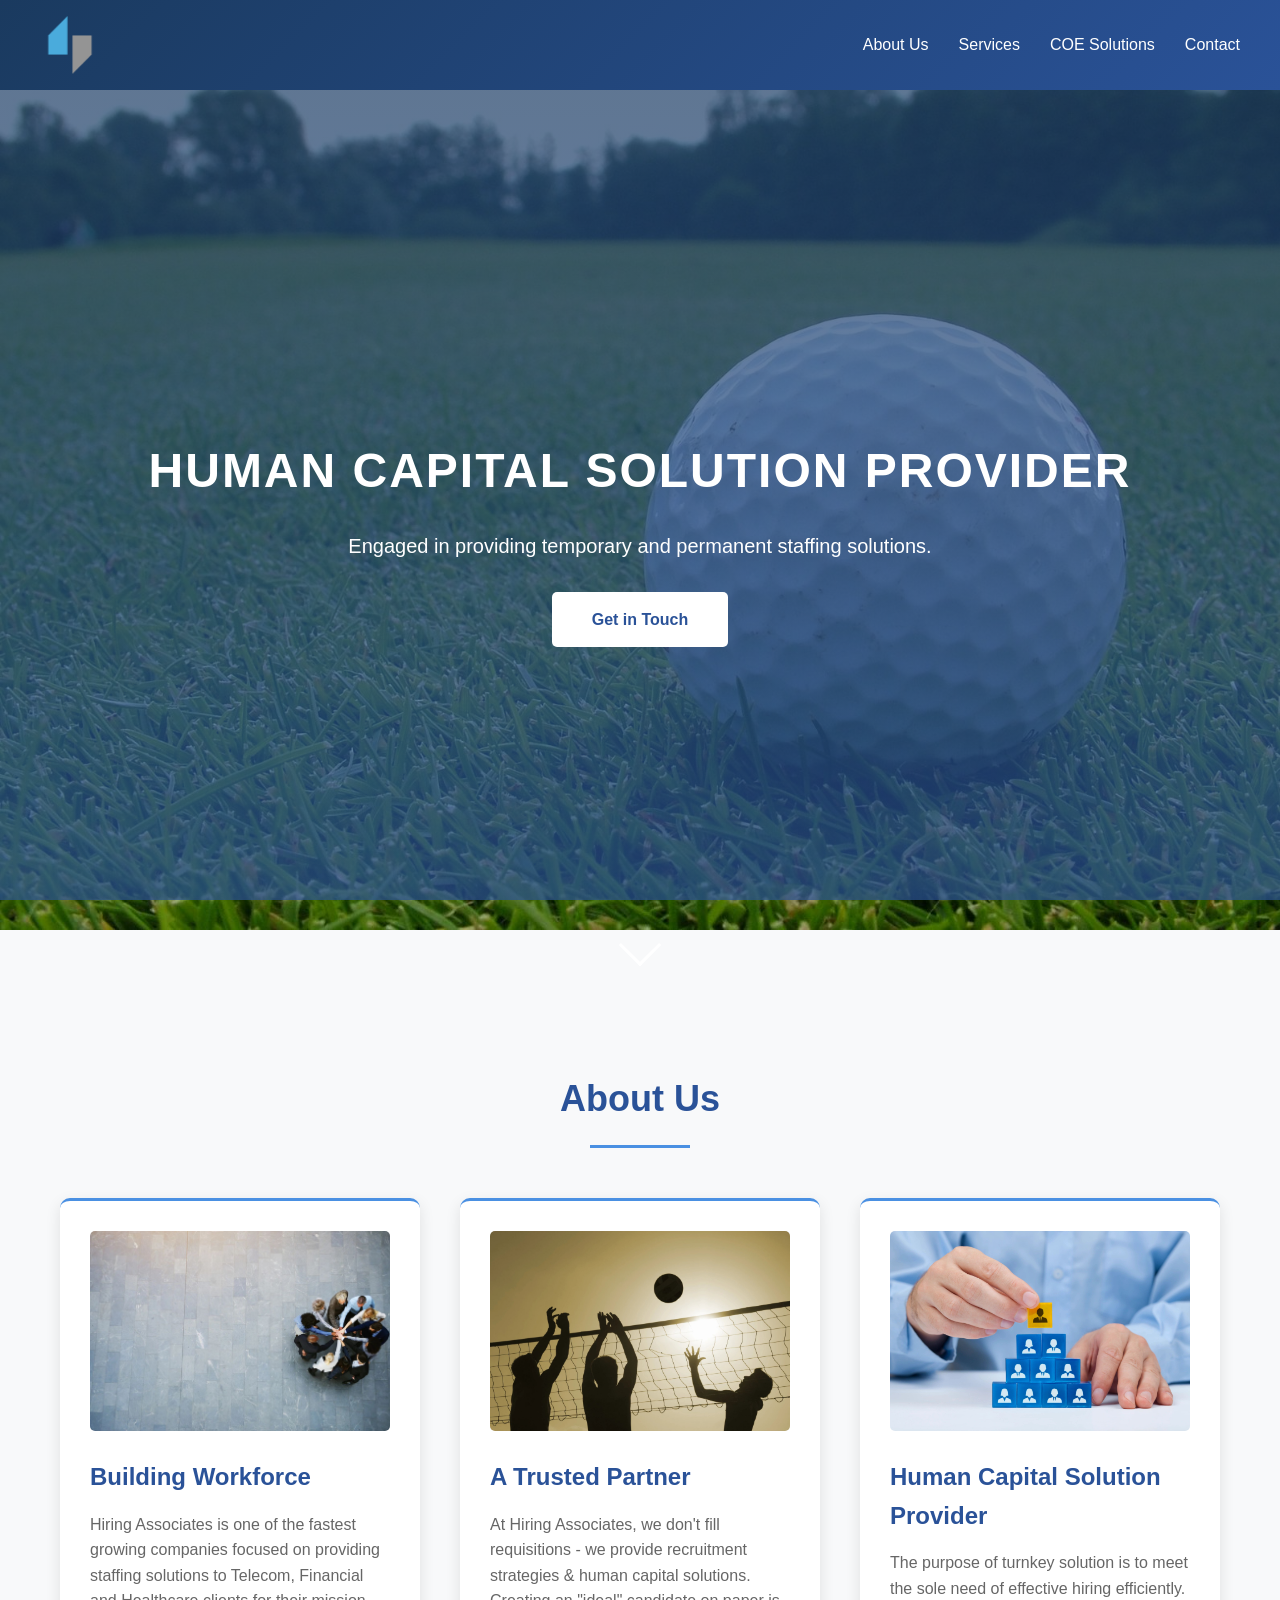
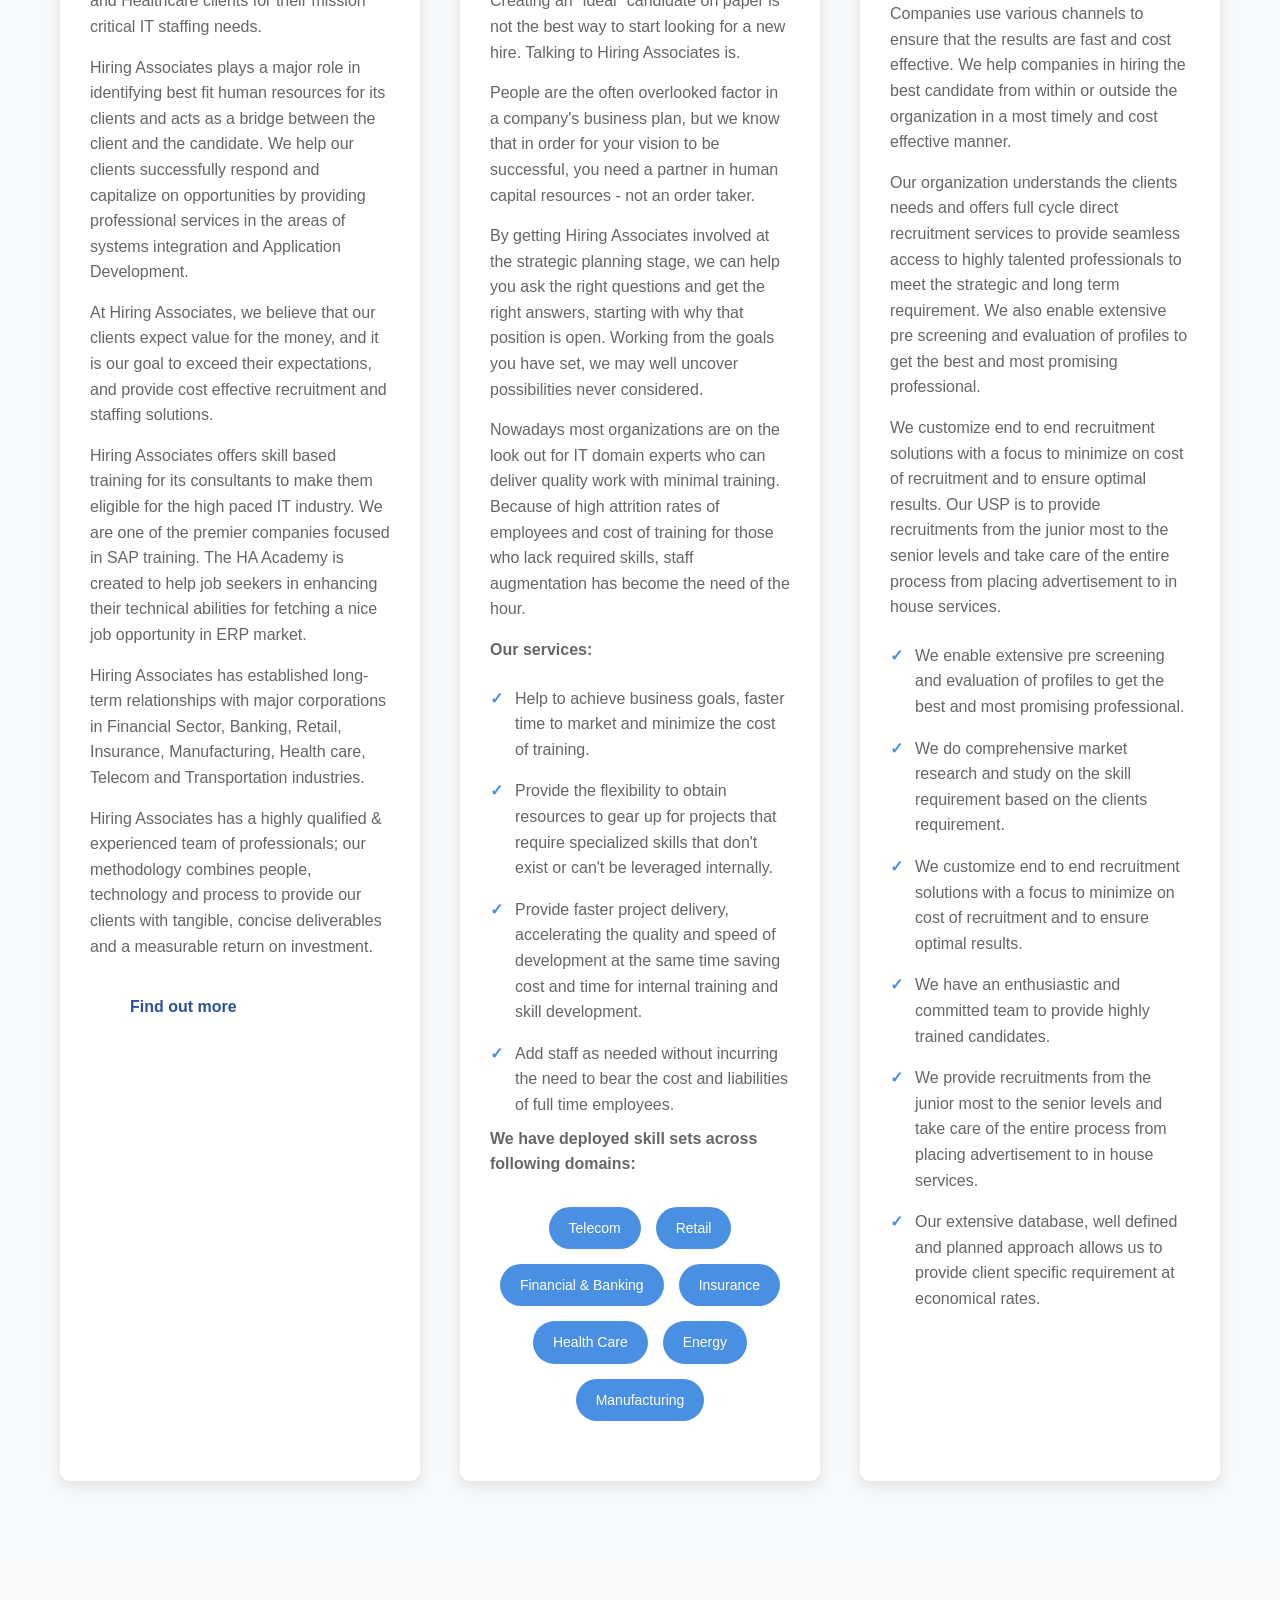
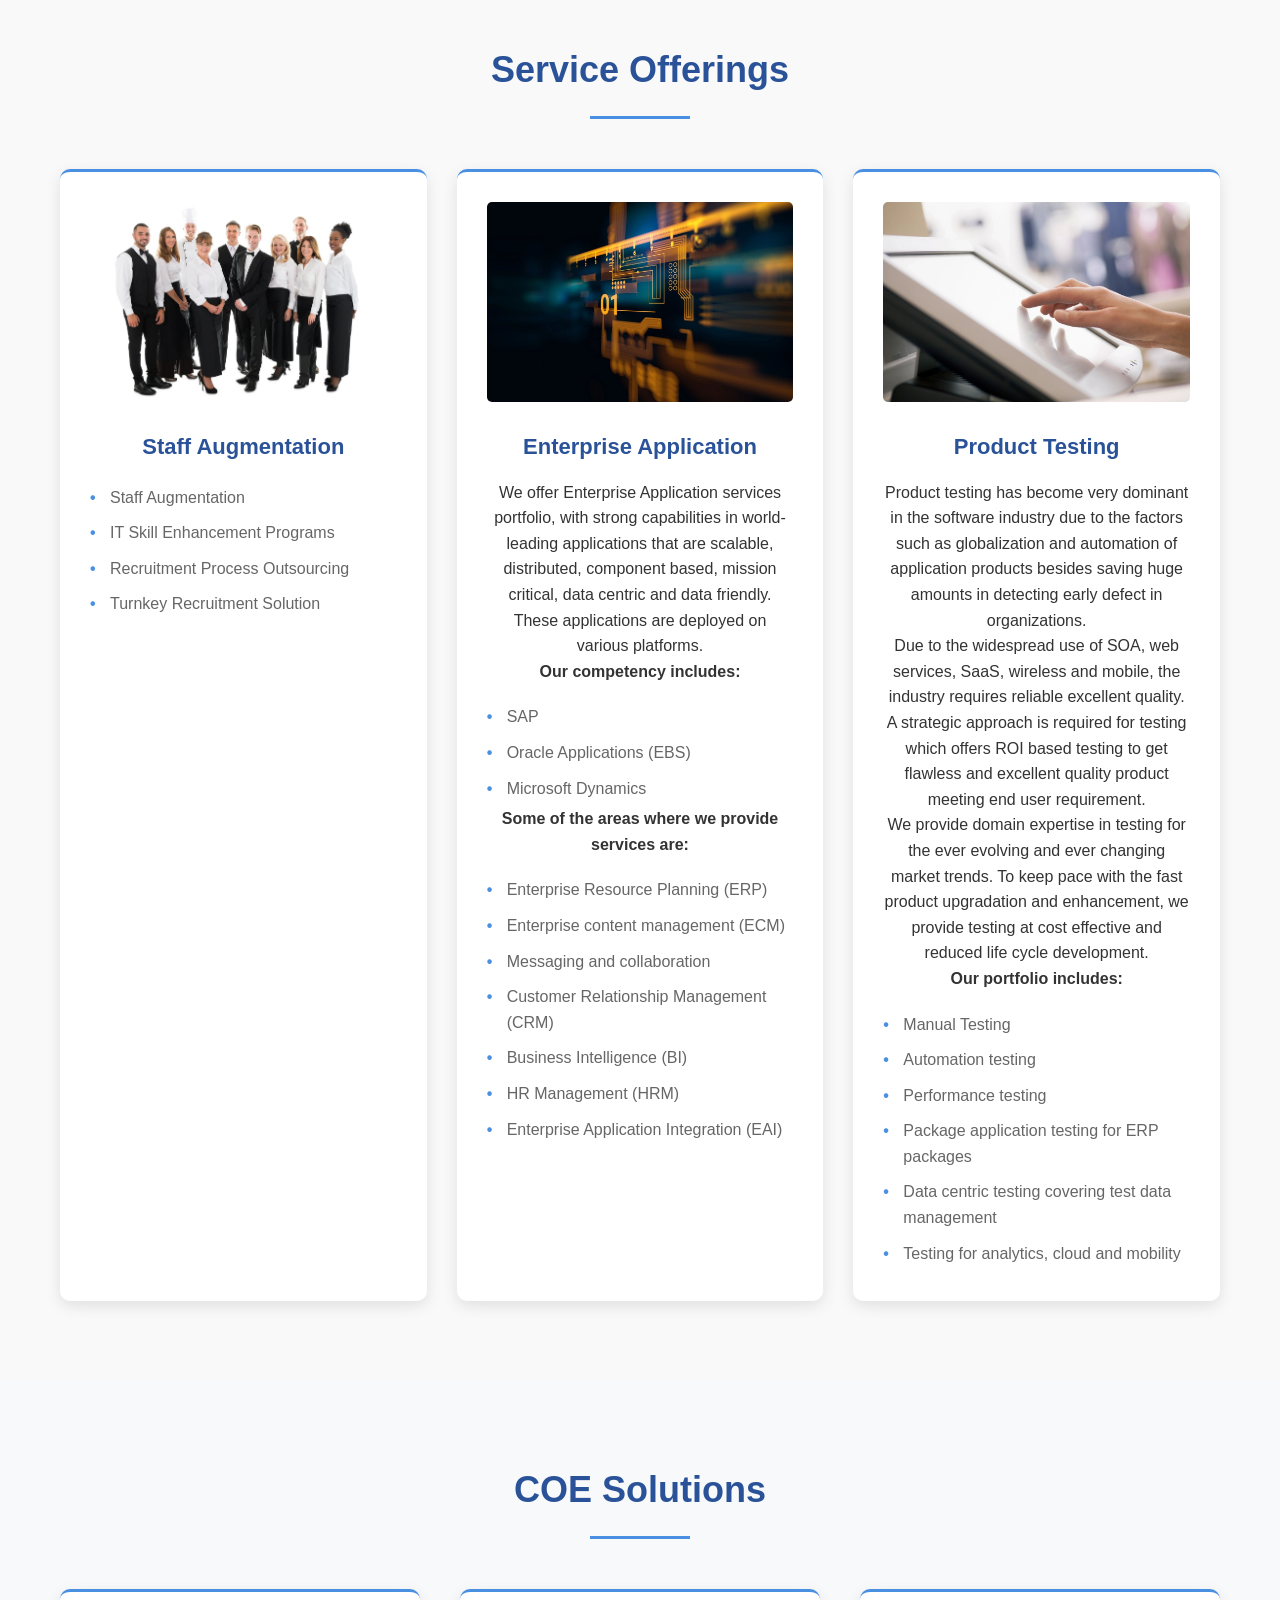
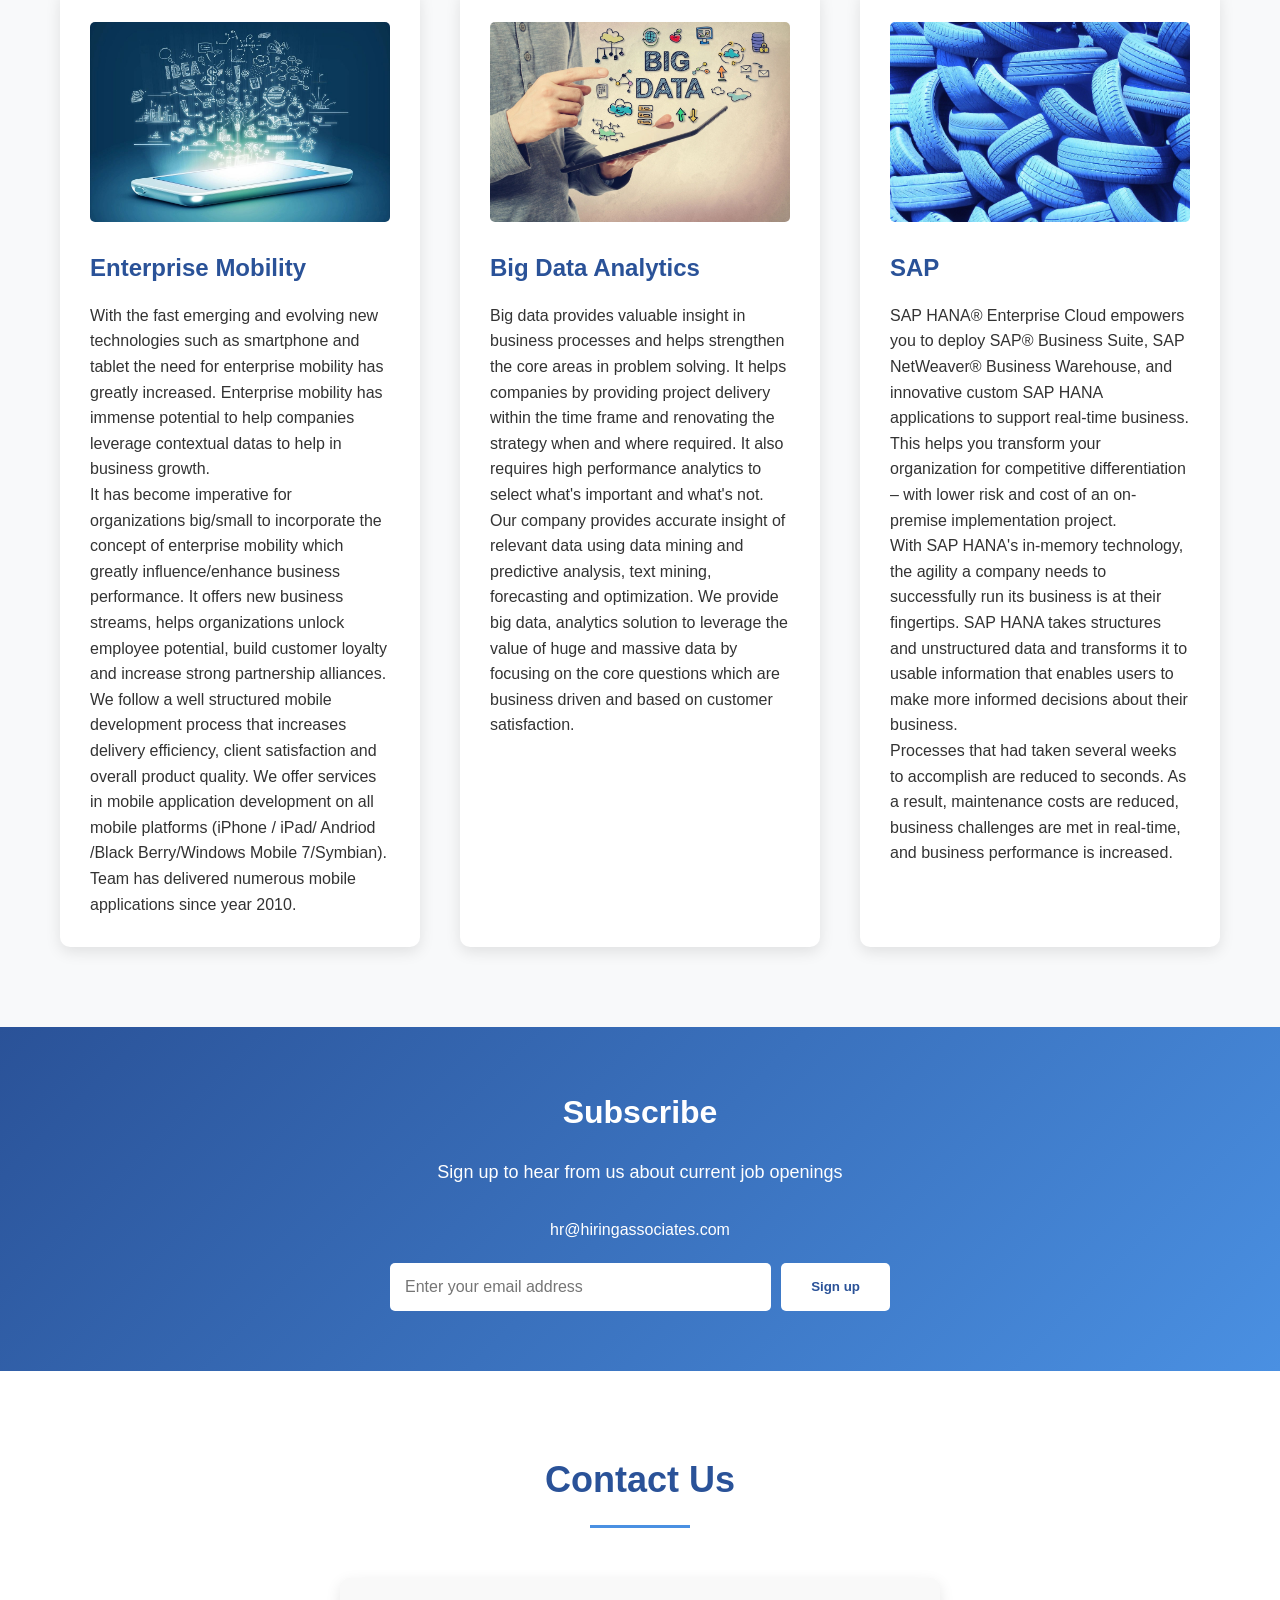
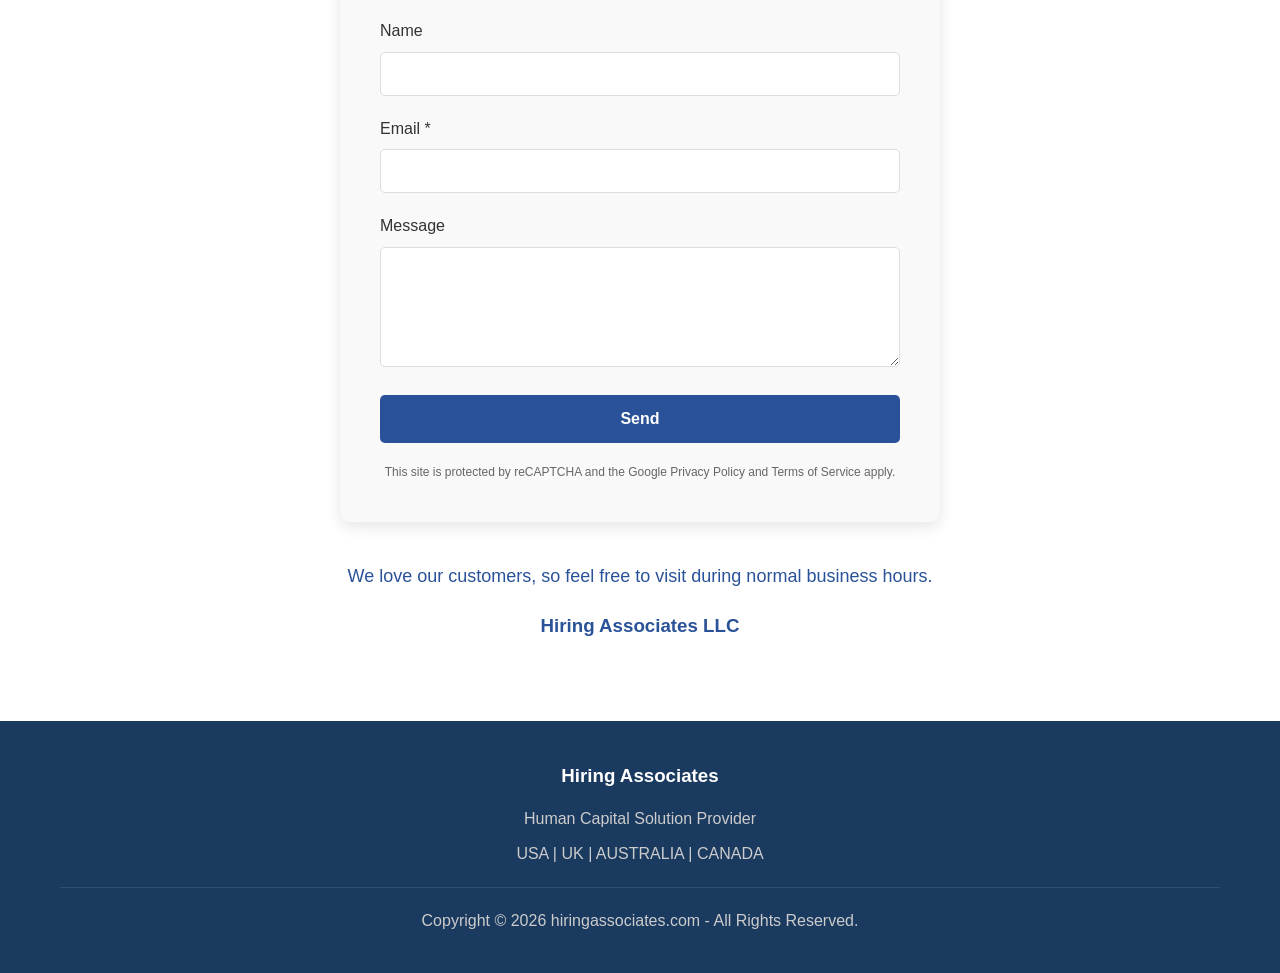
==== index.html @ 74b5fdcd "Initial commit: Hiring Associates website" ====
<!DOCTYPE html>
<html lang="en-IN">
<head>
    <meta charset="UTF-8">
    <meta http-equiv="X-UA-Compatible" content="IE=edge">
    <meta name="viewport" content="width=device-width, initial-scale=1.0">
    <title>Recruitment Strategies - Technology Jobs Hiring Recruitment</title>
    <meta name="description" content="Hiring Associates offers hiring solutions and recruitment strategies & services to build your workforce as and when needed and with in the budget">
    <meta name="author" content="hiringassociates.com">
    <meta name="generator" content="Starfield Technologies; Go Daddy Website Builder 8.0.0000">
    
    <!-- Open Graph / Facebook -->
    <meta property="og:type" content="website">
    <meta property="og:url" content="https://hiringassociates.com/">
    <meta property="og:site_name" content="hiringassociates.com">
    <meta property="og:title" content="human capital solution provider">
    <meta property="og:description" content="engaged in providing temporary and permanent staffing solution. USA I UK I AUSTRALIA I CANADA">
    <meta property="og:image" content="http://img1.wsimg.com/isteam/stock/110539">
    <meta property="og:locale" content="en_IN">
    
    <!-- Twitter -->
    <meta name="twitter:card" content="summary">
    <meta name="twitter:title" content="hiringassociates.com">
    <meta name="twitter:description" content="human capital solution provider">
    <meta name="twitter:image" content="http://img1.wsimg.com/isteam/stock/110539">
    <meta name="twitter:image:alt" content="hiringassociates.com">
    
    <!-- Theme Color -->
    <meta name="theme-color" content="#6F6F6F">
    
    <link rel="stylesheet" href="styles.css">
</head>
<body>
    <!-- Header -->
    <header>
        <div class="container header-main">
            <div class="logo">
                <img src="images/logo.png" alt="Hiring Associates" style="max-height: 60px; width: auto;">
            </div>
            <nav>
                <ul>
                    <li><a href="#about">About Us</a></li>
                    <li><a href="#services">Services</a></li>
                    <li><a href="#coe">COE Solutions</a></li>
                    <li><a href="#contact">Contact</a></li>
                </ul>
            </nav>
        </div>
    </header>

    <!-- Hero Section -->
    <section class="hero">
        <div class="container">
            <h1>Human Capital Solution Provider</h1>
            <p>Engaged in providing temporary and permanent staffing solutions.</p>
            <a href="#contact" class="btn">Get in Touch</a>
        </div>
        <a href="#about" class="scroll-down" aria-label="Scroll down">
            <div class="scroll-down-arrow"></div>
        </a>
    </section>

    <!-- About Us Section -->
    <section id="about">
        <div class="container">
            <h2 class="section-title">About Us</h2>
            <div class="about-grid">
                <div class="about-card">
                    <img src="images/image18.jpg" alt="Building Workforce">
                    <h3>Building Workforce</h3>
                    <p>Hiring Associates is one of the fastest growing companies focused on providing staffing solutions to Telecom, Financial and Healthcare clients for their mission critical IT staffing needs.</p>
                    <p>Hiring Associates plays a major role in identifying best fit human resources for its clients and acts as a bridge between the client and the candidate. We help our clients successfully respond and capitalize on opportunities by providing professional services in the areas of systems integration and Application Development.</p>
                    <p>At Hiring Associates, we believe that our clients expect value for the money, and it is our goal to exceed their expectations, and provide cost effective recruitment and staffing solutions.</p>
                    <p>Hiring Associates offers skill based training for its consultants to make them eligible for the high paced IT industry. We are one of the premier companies focused in SAP training. The HA Academy is created to help job seekers in enhancing their technical abilities for fetching a nice job opportunity in ERP market.</p>
                    <p>Hiring Associates has established long-term relationships with major corporations in Financial Sector, Banking, Retail, Insurance, Manufacturing, Health care, Telecom and Transportation industries.</p>
                    <p>Hiring Associates has a highly qualified & experienced team of professionals; our methodology combines people, technology and process to provide our clients with tangible, concise deliverables and a measurable return on investment.</p>
                    <div style="margin-top: 20px;">
                        <a href="#about" class="btn" style="display: inline-block;">Find out more</a>
                    </div>
                </div>

                <div class="about-card">
                    <img src="images/image19.jpg" alt="A Trusted Partner">
                    <h3>A Trusted Partner</h3>
                    <p>At Hiring Associates, we don't fill requisitions - we provide recruitment strategies & human capital solutions. Creating an "ideal" candidate on paper is not the best way to start looking for a new hire. Talking to Hiring Associates is.</p>
                    <p>People are the often overlooked factor in a company's business plan, but we know that in order for your vision to be successful, you need a partner in human capital resources - not an order taker.</p>
                    <p>By getting Hiring Associates involved at the strategic planning stage, we can help you ask the right questions and get the right answers, starting with why that position is open. Working from the goals you have set, we may well uncover possibilities never considered.</p>
                    <p>Nowadays most organizations are on the look out for IT domain experts who can deliver quality work with minimal training. Because of high attrition rates of employees and cost of training for those who lack required skills, staff augmentation has become the need of the hour.</p>
                    <p><strong>Our services:</strong></p>
                    <ul>
                        <li>Help to achieve business goals, faster time to market and minimize the cost of training.</li>
                        <li>Provide the flexibility to obtain resources to gear up for projects that require specialized skills that don't exist or can't be leveraged internally.</li>
                        <li>Provide faster project delivery, accelerating the quality and speed of development at the same time saving cost and time for internal training and skill development.</li>
                        <li>Add staff as needed without incurring the need to bear the cost and liabilities of full time employees.</li>
                    </ul>
                    <p><strong>We have deployed skill sets across following domains:</strong></p>
                    <div class="domain-list">
                        <span class="domain-tag">Telecom</span>
                        <span class="domain-tag">Retail</span>
                        <span class="domain-tag">Financial & Banking</span>
                        <span class="domain-tag">Insurance</span>
                        <span class="domain-tag">Health Care</span>
                        <span class="domain-tag">Energy</span>
                        <span class="domain-tag">Manufacturing</span>
                    </div>
                </div>

                <div class="about-card">
                    <img src="images/image20.jpg" alt="Human Capital Solution Provider">
                    <h3>Human Capital Solution Provider</h3>
                    <p>The purpose of turnkey solution is to meet the sole need of effective hiring efficiently. Companies use various channels to ensure that the results are fast and cost effective. We help companies in hiring the best candidate from within or outside the organization in a most timely and cost effective manner.</p>
                    <p>Our organization understands the clients needs and offers full cycle direct recruitment services to provide seamless access to highly talented professionals to meet the strategic and long term requirement. We also enable extensive pre screening and evaluation of profiles to get the best and most promising professional.</p>
                    <p>We customize end to end recruitment solutions with a focus to minimize on cost of recruitment and to ensure optimal results. Our USP is to provide recruitments from the junior most to the senior levels and take care of the entire process from placing advertisement to in house services.</p>
                    <ul>
                        <li>We enable extensive pre screening and evaluation of profiles to get the best and most promising professional.</li>
                        <li>We do comprehensive market research and study on the skill requirement based on the clients requirement.</li>
                        <li>We customize end to end recruitment solutions with a focus to minimize on cost of recruitment and to ensure optimal results.</li>
                        <li>We have an enthusiastic and committed team to provide highly trained candidates.</li>
                        <li>We provide recruitments from the junior most to the senior levels and take care of the entire process from placing advertisement to in house services.</li>
                        <li>Our extensive database, well defined and planned approach allows us to provide client specific requirement at economical rates.</li>
                    </ul>
                </div>
            </div>
        </div>
    </section>

    <!-- Service Offerings Section -->
    <section id="services" style="background: #f9f9f9;">
        <div class="container">
            <h2 class="section-title">Service Offerings</h2>
            <div class="services-grid">
                <div class="service-card">
                    <img src="images/image21.jpg" alt="Staff Augmentation">
                    <h3>Staff Augmentation</h3>
                    <ul>
                        <li>Staff Augmentation</li>
                        <li>IT Skill Enhancement Programs</li>
                        <li>Recruitment Process Outsourcing</li>
                        <li>Turnkey Recruitment Solution</li>
                    </ul>
                </div>

                <div class="service-card">
                    <img src="images/image22.jpg" alt="Enterprise Application">
                    <h3>Enterprise Application</h3>
                    <p>We offer Enterprise Application services portfolio, with strong capabilities in world-leading applications that are scalable, distributed, component based, mission critical, data centric and data friendly. These applications are deployed on various platforms.</p>
                    <p><strong>Our competency includes:</strong></p>
                    <ul>
                        <li>SAP</li>
                        <li>Oracle Applications (EBS)</li>
                        <li>Microsoft Dynamics</li>
                    </ul>
                    <p><strong>Some of the areas where we provide services are:</strong></p>
                    <ul>
                        <li>Enterprise Resource Planning (ERP)</li>
                        <li>Enterprise content management (ECM)</li>
                        <li>Messaging and collaboration</li>
                        <li>Customer Relationship Management (CRM)</li>
                        <li>Business Intelligence (BI)</li>
                        <li>HR Management (HRM)</li>
                        <li>Enterprise Application Integration (EAI)</li>
                    </ul>
                </div>

                <div class="service-card">
                    <img src="images/image23.jpg" alt="Product Testing">
                    <h3>Product Testing</h3>
                    <p>Product testing has become very dominant in the software industry due to the factors such as globalization and automation of application products besides saving huge amounts in detecting early defect in organizations.</p>
                    <p>Due to the widespread use of SOA, web services, SaaS, wireless and mobile, the industry requires reliable excellent quality. A strategic approach is required for testing which offers ROI based testing to get flawless and excellent quality product meeting end user requirement.</p>
                    <p>We provide domain expertise in testing for the ever evolving and ever changing market trends. To keep pace with the fast product upgradation and enhancement, we provide testing at cost effective and reduced life cycle development.</p>
                    <p><strong>Our portfolio includes:</strong></p>
                    <ul>
                        <li>Manual Testing</li>
                        <li>Automation testing</li>
                        <li>Performance testing</li>
                        <li>Package application testing for ERP packages</li>
                        <li>Data centric testing covering test data management</li>
                        <li>Testing for analytics, cloud and mobility</li>
                    </ul>
                </div>
            </div>
        </div>
    </section>

    <!-- COE Solutions Section -->
    <section id="coe">
        <div class="container">
            <h2 class="section-title">COE Solutions</h2>
            <div class="coe-grid">
                <div class="coe-card">
                    <img src="images/image24.jpg" alt="Enterprise Mobility">
                    <h3>Enterprise Mobility</h3>
                    <p>With the fast emerging and evolving new technologies such as smartphone and tablet the need for enterprise mobility has greatly increased. Enterprise mobility has immense potential to help companies leverage contextual datas to help in business growth.</p>
                    <p>It has become imperative for organizations big/small to incorporate the concept of enterprise mobility which greatly influence/enhance business performance. It offers new business streams, helps organizations unlock employee potential, build customer loyalty and increase strong partnership alliances.</p>
                    <p>We follow a well structured mobile development process that increases delivery efficiency, client satisfaction and overall product quality. We offer services in mobile application development on all mobile platforms (iPhone / iPad/ Andriod /Black Berry/Windows Mobile 7/Symbian). Team has delivered numerous mobile applications since year 2010.</p>
                </div>

                <div class="coe-card">
                    <img src="images/image25.jpg" alt="Big Data Analytics">
                    <h3>Big Data Analytics</h3>
                    <p>Big data provides valuable insight in business processes and helps strengthen the core areas in problem solving. It helps companies by providing project delivery within the time frame and renovating the strategy when and where required. It also requires high performance analytics to select what's important and what's not.</p>
                    <p>Our company provides accurate insight of relevant data using data mining and predictive analysis, text mining, forecasting and optimization. We provide big data, analytics solution to leverage the value of huge and massive data by focusing on the core questions which are business driven and based on customer satisfaction.</p>
                </div>

                <div class="coe-card">
                    <img src="images/image26.jpg" alt="SAP">
                    <h3>SAP</h3>
                    <p>SAP HANA® Enterprise Cloud empowers you to deploy SAP® Business Suite, SAP NetWeaver® Business Warehouse, and innovative custom SAP HANA applications to support real-time business. This helps you transform your organization for competitive differentiation – with lower risk and cost of an on-premise implementation project.</p>
                    <p>With SAP HANA's in-memory technology, the agility a company needs to successfully run its business is at their fingertips. SAP HANA takes structures and unstructured data and transforms it to usable information that enables users to make more informed decisions about their business.</p>
                    <p>Processes that had taken several weeks to accomplish are reduced to seconds. As a result, maintenance costs are reduced, business challenges are met in real-time, and business performance is increased.</p>
                </div>
            </div>
        </div>
    </section>

    <!-- Subscribe Section -->
    <section class="subscribe">
        <div class="container">
            <h2>Subscribe</h2>
            <p>Sign up to hear from us about current job openings</p>
            <p style="font-size: 16px; margin-bottom: 20px;">hr@hiringassociates.com</p>
            <form class="subscribe-form" onsubmit="event.preventDefault(); alert('Thank you for subscribing!');">
                <input type="email" placeholder="Enter your email address" required>
                <button type="submit">Sign up</button>
            </form>
        </div>
    </section>

    <!-- Contact Section -->
    <section id="contact" class="contact">
        <div class="container">
            <h2 class="section-title">Contact Us</h2>
            <div class="contact-form">
                <form onsubmit="event.preventDefault(); alert('Thank you for your message! We will get back to you soon.');">
                    <div class="form-group">
                        <label for="name">Name</label>
                        <input type="text" id="name" name="name" required>
                    </div>
                    <div class="form-group">
                        <label for="email">Email *</label>
                        <input type="email" id="email" name="email" required>
                    </div>
                    <div class="form-group">
                        <label for="message">Message</label>
                        <textarea id="message" name="message" required></textarea>
                    </div>
                    <div class="form-group">
                        <button type="submit">Send</button>
                    </div>
                </form>
                <p style="text-align: center; margin-top: 20px; color: #666; font-size: 12px;">
                    This site is protected by reCAPTCHA and the Google Privacy Policy and Terms of Service apply.
                </p>
            </div>
            <div class="contact-info" style="text-align: center; margin-top: 40px;">
                <p style="font-size: 18px; margin-bottom: 10px;">We love our customers, so feel free to visit during normal business hours.</p>
                <h3 style="margin-top: 20px;">Hiring Associates LLC</h3>
            </div>
        </div>
    </section>

    <!-- Footer -->
    <footer>
        <div class="container">
            <div class="footer-content">
                <h3>Hiring Associates</h3>
                <p>Human Capital Solution Provider</p>
                <p>USA | UK | AUSTRALIA | CANADA</p>
            </div>
            <div class="footer-bottom">
                <p>Copyright © <span id="copyright-year"></span> hiringassociates.com - All Rights Reserved.</p>
            </div>
        </div>
    </footer>

    <script src="script.js"></script>
</body>
</html>
---- styles.css ----
:root {
    /* Primary Colors - Professional Blue Palette */
    --primary-dark: #1a3a5f;
    --primary: #2a5298;
    --primary-light: #3d6bb3;
    --secondary: #4a90e2;
    --accent: #5ba3f5;
    
    /* Neutral Colors */
    --text-dark: #2c3e50;
    --text: #333;
    --text-light: #666;
    --bg-light: #f8f9fa;
    --bg-white: #ffffff;
    
    /* Gradient Colors */
    --gradient-start: #1a3a5f;
    --gradient-end: #2a5298;
    --gradient-hero-start: #2a5298;
    --gradient-hero-end: #4a90e2;
}

* {
    margin: 0;
    padding: 0;
    box-sizing: border-box;
}

body {
    font-family: 'Segoe UI', Tahoma, Geneva, Verdana, sans-serif;
    line-height: 1.6;
    color: var(--text);
    background-color: var(--bg-light);
}

.container {
    max-width: 1200px;
    margin: 0 auto;
    padding: 0 20px;
}

/* Header */
header {
    background: linear-gradient(135deg, var(--gradient-start) 0%, var(--gradient-end) 100%);
    color: white;
    padding: 10px 0;
    box-shadow: 0 2px 10px rgba(0,0,0,0.1);
}

.header-main {
    display: flex;
    justify-content: space-between;
    align-items: center;
    padding: 5px 0;
}

.logo {
    font-size: 28px;
    font-weight: bold;
    text-transform: uppercase;
    display: flex;
    align-items: center;
}

.logo img {
    max-height: 45px;
    width: auto;
    height: auto;
}

nav ul {
    list-style: none;
    display: flex;
    gap: 30px;
}

nav a {
    color: white;
    text-decoration: none;
    font-weight: 500;
    transition: opacity 0.3s;
}

nav a:hover {
    opacity: 0.8;
}

/* Hero Section */
.hero {
    background-image: linear-gradient(rgba(26, 58, 95, 0.7), rgba(42, 82, 152, 0.7)), url('images/banner.jpg');
    background-size: cover;
    background-position: center;
    background-repeat: no-repeat;
    background-attachment: fixed;
    color: white;
    text-align: center;
    padding: 100px 20px;
    position: relative;
    min-height: 100vh;
    display: flex;
    flex-direction: column;
    justify-content: center;
    align-items: center;
}

.hero h1 {
    font-size: 48px;
    margin-bottom: 20px;
    text-transform: uppercase;
    letter-spacing: 2px;
}

.hero p {
    font-size: 20px;
    margin-bottom: 30px;
}

.btn {
    display: inline-block;
    padding: 15px 40px;
    background: white;
    color: var(--primary);
    text-decoration: none;
    border-radius: 5px;
    font-weight: bold;
    transition: transform 0.3s, box-shadow 0.3s;
}

.btn:hover {
    transform: translateY(-2px);
    box-shadow: 0 5px 15px rgba(0,0,0,0.2);
}

/* Scroll Down Arrow */
.scroll-down {
    position: absolute;
    bottom: 30px;
    left: 50%;
    transform: translateX(-50%);
    animation: bounce 2s infinite;
    cursor: pointer;
    z-index: 10;
}

.scroll-down-arrow {
    width: 30px;
    height: 30px;
    border-right: 3px solid white;
    border-bottom: 3px solid white;
    transform: rotate(45deg);
    transition: all 0.3s;
}

.scroll-down:hover .scroll-down-arrow {
    border-color: var(--accent);
    transform: rotate(45deg) scale(1.2);
}

@keyframes bounce {
    0%, 20%, 50%, 80%, 100% {
        transform: translateX(-50%) translateY(0);
    }
    40% {
        transform: translateX(-50%) translateY(-10px);
    }
    60% {
        transform: translateX(-50%) translateY(-5px);
    }
}

/* Section Styles */
section {
    padding: 80px 20px;
}

.section-title {
    text-align: center;
    font-size: 36px;
    margin-bottom: 50px;
    color: var(--primary);
    position: relative;
    padding-bottom: 20px;
}

.section-title::after {
    content: '';
    position: absolute;
    bottom: 0;
    left: 50%;
    transform: translateX(-50%);
    width: 100px;
    height: 3px;
    background: var(--secondary);
}

/* About Us */
.about-grid {
    display: grid;
    grid-template-columns: repeat(auto-fit, minmax(300px, 1fr));
    gap: 40px;
    margin-top: 40px;
}

.about-card {
    background: var(--bg-white);
    padding: 30px;
    border-radius: 10px;
    box-shadow: 0 5px 15px rgba(0,0,0,0.1);
    transition: transform 0.3s, box-shadow 0.3s;
    border-top: 3px solid var(--secondary);
}

.about-card:hover {
    transform: translateY(-5px);
    box-shadow: 0 8px 25px rgba(42, 82, 152, 0.2);
}

.about-card h3 {
    color: var(--primary);
    margin-bottom: 15px;
    font-size: 24px;
}

.about-card img {
    width: 100%;
    height: 200px;
    object-fit: cover;
    border-radius: 5px;
    margin-bottom: 20px;
    background: #e0e0e0;
}

.about-card p {
    margin-bottom: 15px;
    color: var(--text-light);
}

.about-card ul {
    list-style: none;
    padding-left: 0;
}

.about-card ul li {
    padding: 8px 0;
    padding-left: 25px;
    position: relative;
    color: #666;
}

.about-card ul li::before {
    content: '✓';
    position: absolute;
    left: 0;
    color: var(--secondary);
    font-weight: bold;
}

/* Services */
.services-grid {
    display: grid;
    grid-template-columns: repeat(auto-fit, minmax(280px, 1fr));
    gap: 30px;
    margin-top: 40px;
}

.service-card {
    background: var(--bg-white);
    padding: 30px;
    border-radius: 10px;
    box-shadow: 0 5px 15px rgba(0,0,0,0.1);
    text-align: center;
    transition: transform 0.3s, box-shadow 0.3s;
    border-top: 3px solid var(--secondary);
}

.service-card:hover {
    transform: translateY(-5px);
    box-shadow: 0 8px 25px rgba(42, 82, 152, 0.2);
}

.service-card img {
    width: 100%;
    height: 200px;
    object-fit: cover;
    border-radius: 5px;
    margin-bottom: 20px;
    background: #e0e0e0;
}

.service-card h3 {
    color: var(--primary);
    margin-bottom: 15px;
    font-size: 22px;
}

.service-card ul {
    list-style: none;
    text-align: left;
    margin-top: 15px;
}

.service-card ul li {
    padding: 5px 0;
    color: var(--text-light);
    padding-left: 20px;
    position: relative;
}

.service-card ul li::before {
    content: '•';
    position: absolute;
    left: 0;
    color: var(--secondary);
    font-weight: bold;
}

/* COE Solutions */
.coe-grid {
    display: grid;
    grid-template-columns: repeat(auto-fit, minmax(300px, 1fr));
    gap: 40px;
    margin-top: 40px;
}

.coe-card {
    background: var(--bg-white);
    padding: 30px;
    border-radius: 10px;
    box-shadow: 0 5px 15px rgba(0,0,0,0.1);
    border-top: 3px solid var(--secondary);
    transition: transform 0.3s, box-shadow 0.3s;
}

.coe-card:hover {
    transform: translateY(-5px);
    box-shadow: 0 8px 25px rgba(42, 82, 152, 0.2);
}

.coe-card img {
    width: 100%;
    height: 200px;
    object-fit: cover;
    border-radius: 5px;
    margin-bottom: 20px;
    background: #e0e0e0;
}

.coe-card h3 {
    color: var(--primary);
    margin-bottom: 15px;
    font-size: 24px;
}

/* Subscribe Section */
.subscribe {
    background: linear-gradient(135deg, var(--gradient-hero-start) 0%, var(--gradient-hero-end) 100%);
    color: white;
    text-align: center;
    padding: 60px 20px;
}

.subscribe h2 {
    font-size: 32px;
    margin-bottom: 20px;
}

.subscribe p {
    font-size: 18px;
    margin-bottom: 30px;
}

.subscribe-form {
    max-width: 500px;
    margin: 0 auto;
    display: flex;
    gap: 10px;
}

.subscribe-form input {
    flex: 1;
    padding: 15px;
    border: none;
    border-radius: 5px;
    font-size: 16px;
}

.subscribe-form button {
    padding: 15px 30px;
    background: white;
    color: var(--primary);
    border: none;
    border-radius: 5px;
    font-weight: bold;
    cursor: pointer;
    transition: transform 0.3s, box-shadow 0.3s;
}

.subscribe-form button:hover {
    transform: translateY(-2px);
}

/* Contact Section */
.contact {
    background: var(--bg-white);
}

.contact-form {
    max-width: 600px;
    margin: 0 auto;
    background: #f9f9f9;
    padding: 40px;
    border-radius: 10px;
    box-shadow: 0 5px 15px rgba(0,0,0,0.1);
}

.form-group {
    margin-bottom: 20px;
}

.form-group label {
    display: block;
    margin-bottom: 8px;
    color: #333;
    font-weight: 500;
}

.form-group input,
.form-group textarea {
    width: 100%;
    padding: 12px;
    border: 1px solid #ddd;
    border-radius: 5px;
    font-size: 16px;
    font-family: inherit;
}

.form-group textarea {
    resize: vertical;
    min-height: 120px;
}

.form-group button {
    width: 100%;
    padding: 15px;
    background: var(--primary);
    color: white;
    border: none;
    border-radius: 5px;
    font-size: 16px;
    font-weight: bold;
    cursor: pointer;
    transition: background 0.3s, transform 0.3s;
}

.form-group button:hover {
    background: var(--primary-dark);
    transform: translateY(-2px);
    box-shadow: 0 5px 15px rgba(42, 82, 152, 0.3);
}

/* Footer */
footer {
    background: var(--primary-dark);
    color: white;
    padding: 40px 20px;
    text-align: center;
}

.footer-content {
    margin-bottom: 20px;
}

.footer-content h3 {
    margin-bottom: 15px;
}

.footer-content p {
    margin-bottom: 10px;
    color: #ccc;
}

.footer-bottom {
    border-top: 1px solid rgba(255,255,255,0.1);
    padding-top: 20px;
    margin-top: 20px;
    color: #ccc;
}

/* Responsive */
@media (max-width: 768px) {
    .header-main {
        flex-direction: column;
        gap: 20px;
    }

    nav ul {
        flex-direction: column;
        gap: 15px;
        text-align: center;
    }

    .hero {
        background-attachment: scroll;
        padding: 60px 20px;
        min-height: 100vh;
    }

    .hero h1 {
        font-size: 32px;
    }

    .hero p {
        font-size: 18px;
    }

    .subscribe-form {
        flex-direction: column;
    }

    .about-grid,
    .services-grid,
    .coe-grid {
        grid-template-columns: 1fr;
    }
}

/* Domain List */
.domain-list {
    display: flex;
    flex-wrap: wrap;
    gap: 15px;
    justify-content: center;
    margin: 30px 0;
}

.domain-tag {
    background: var(--secondary);
    color: white;
    padding: 10px 20px;
    border-radius: 25px;
    font-size: 14px;
    transition: background 0.3s;
}

.domain-tag:hover {
    background: var(--accent);
}

.contact-info p,
.contact-info h3 {
    color: var(--primary);
}
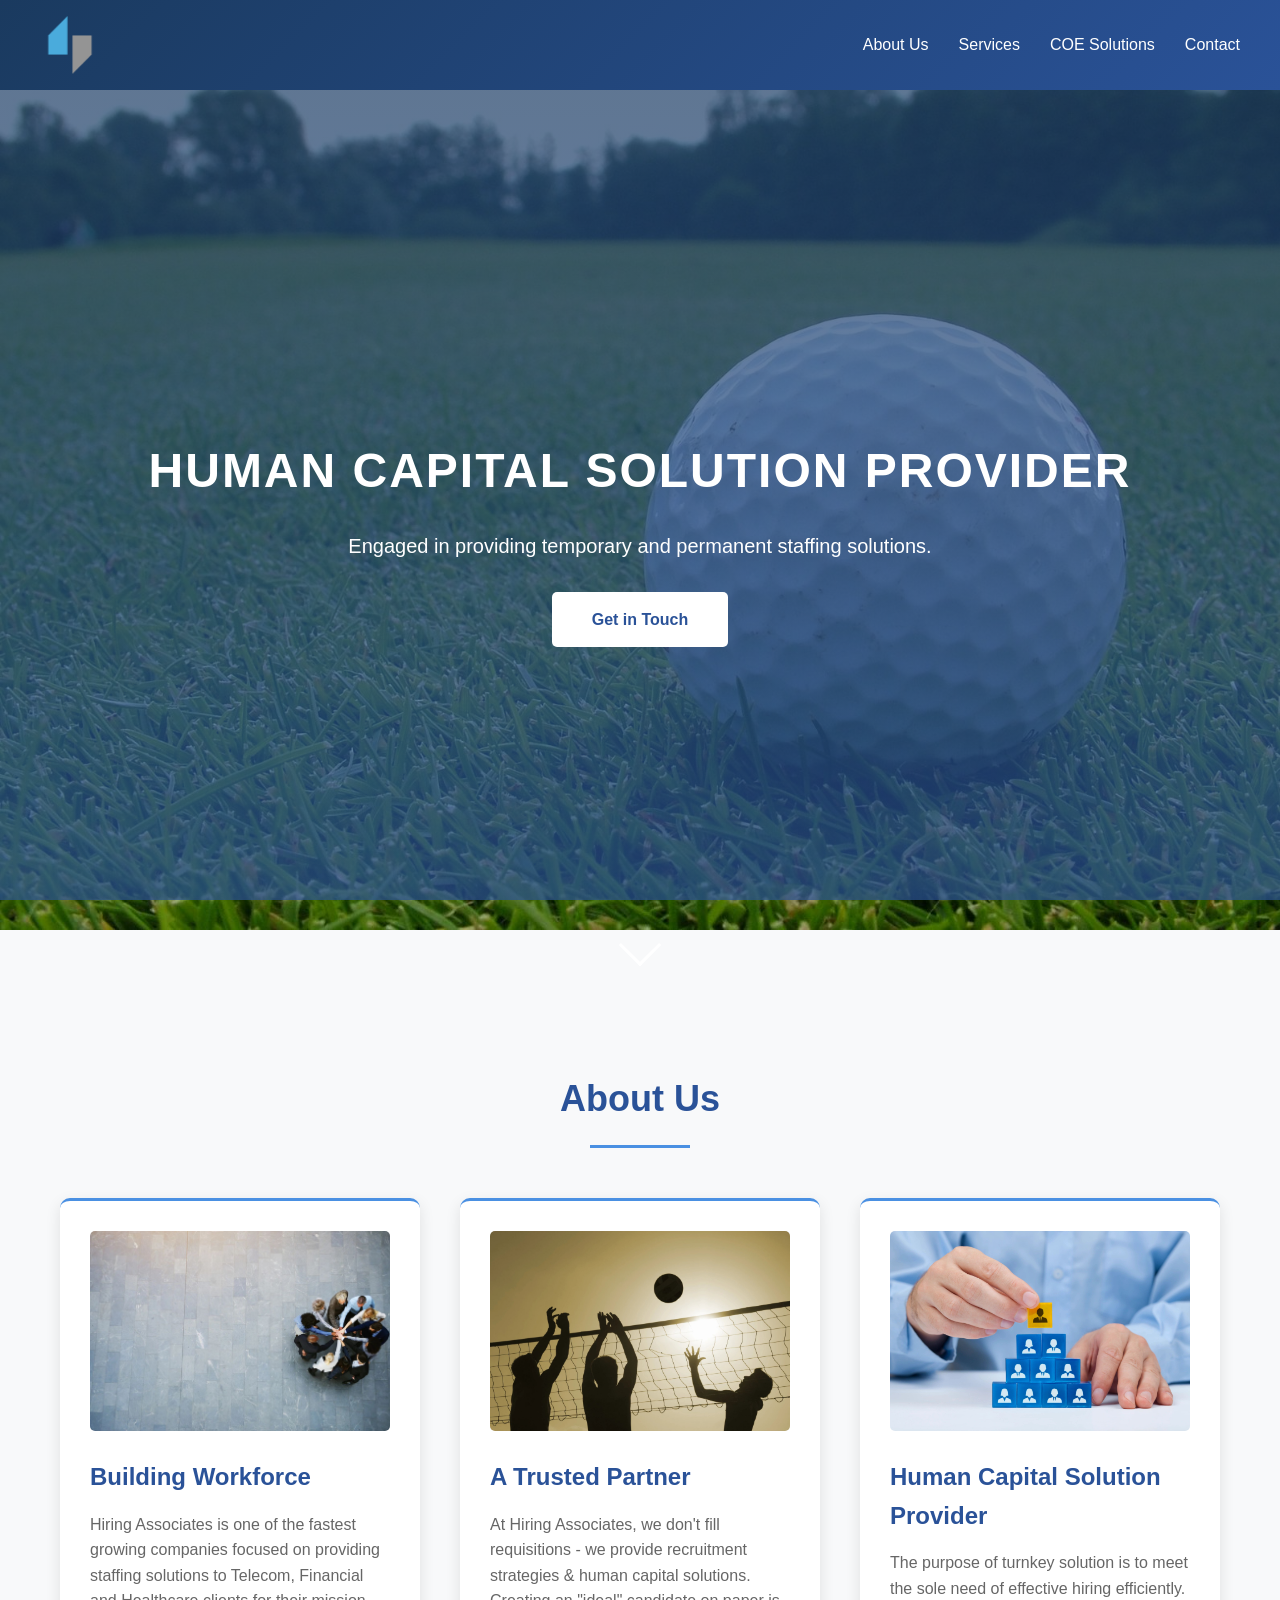
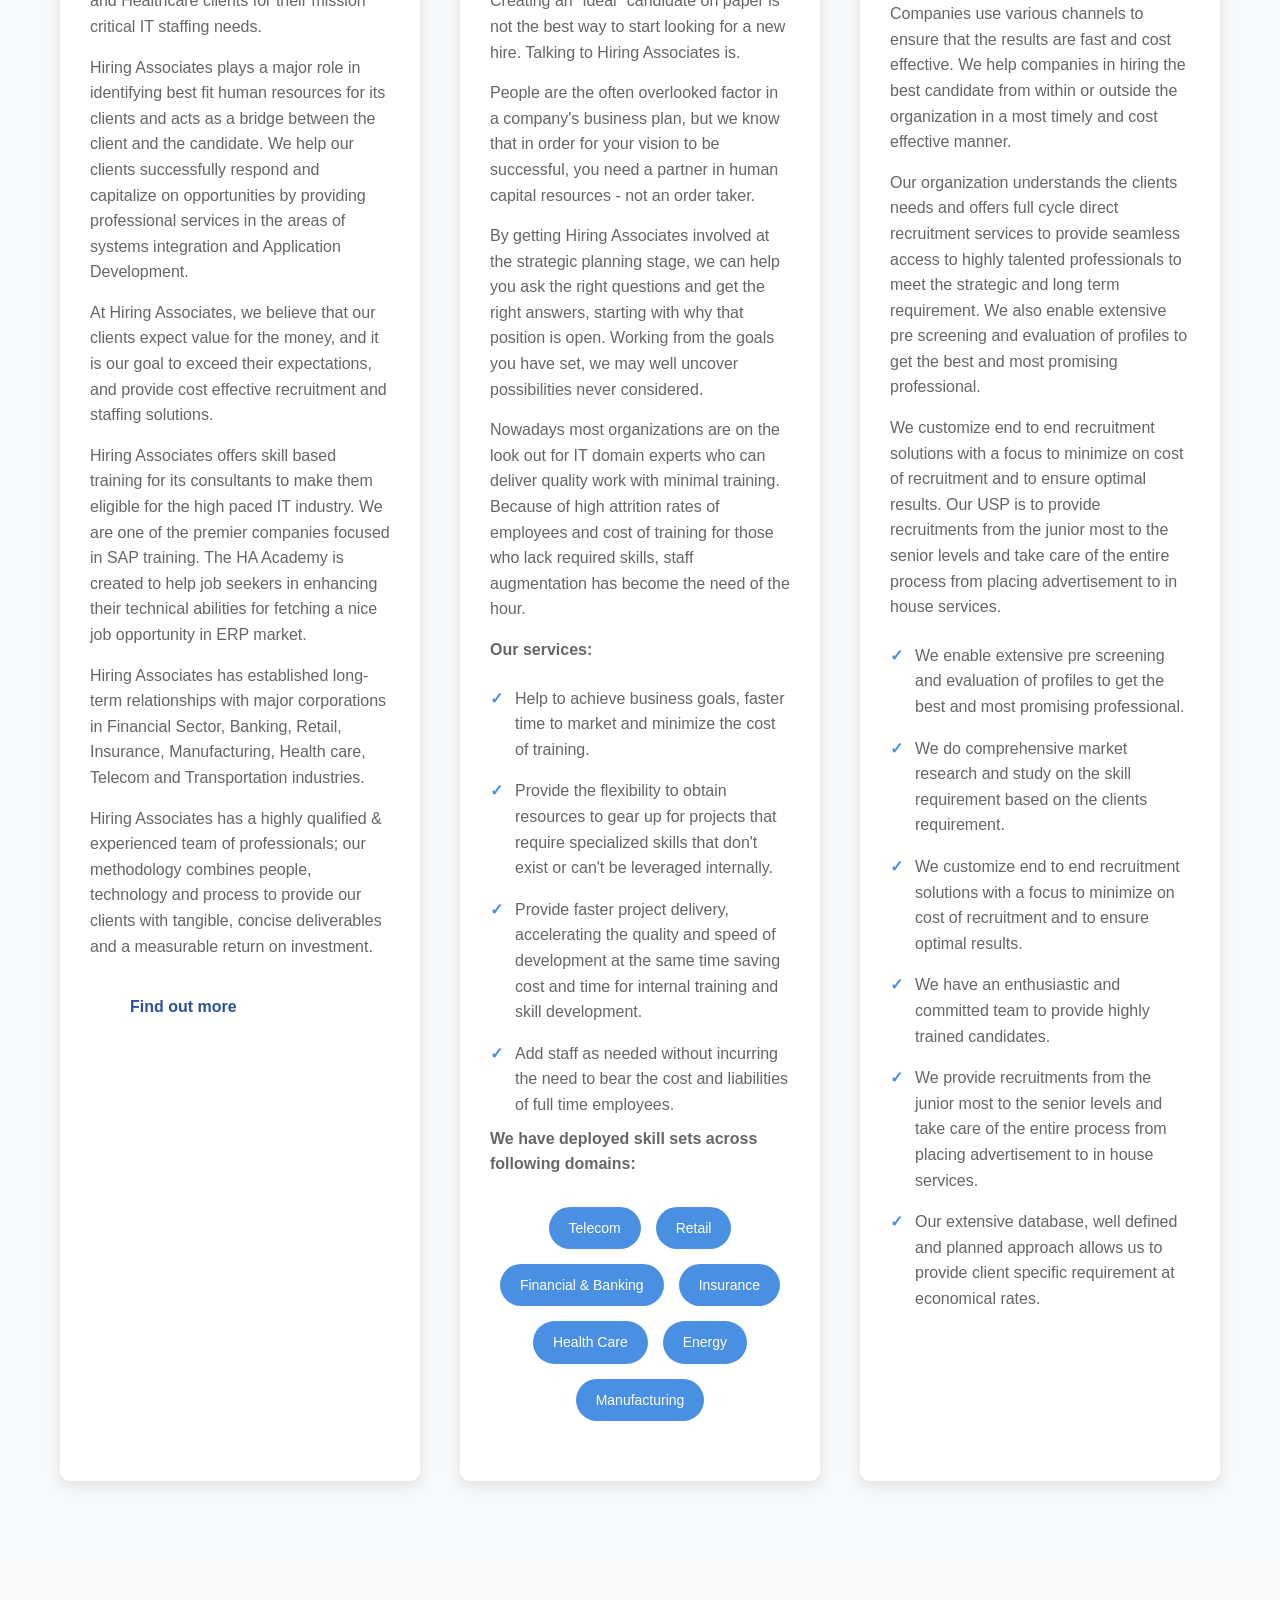
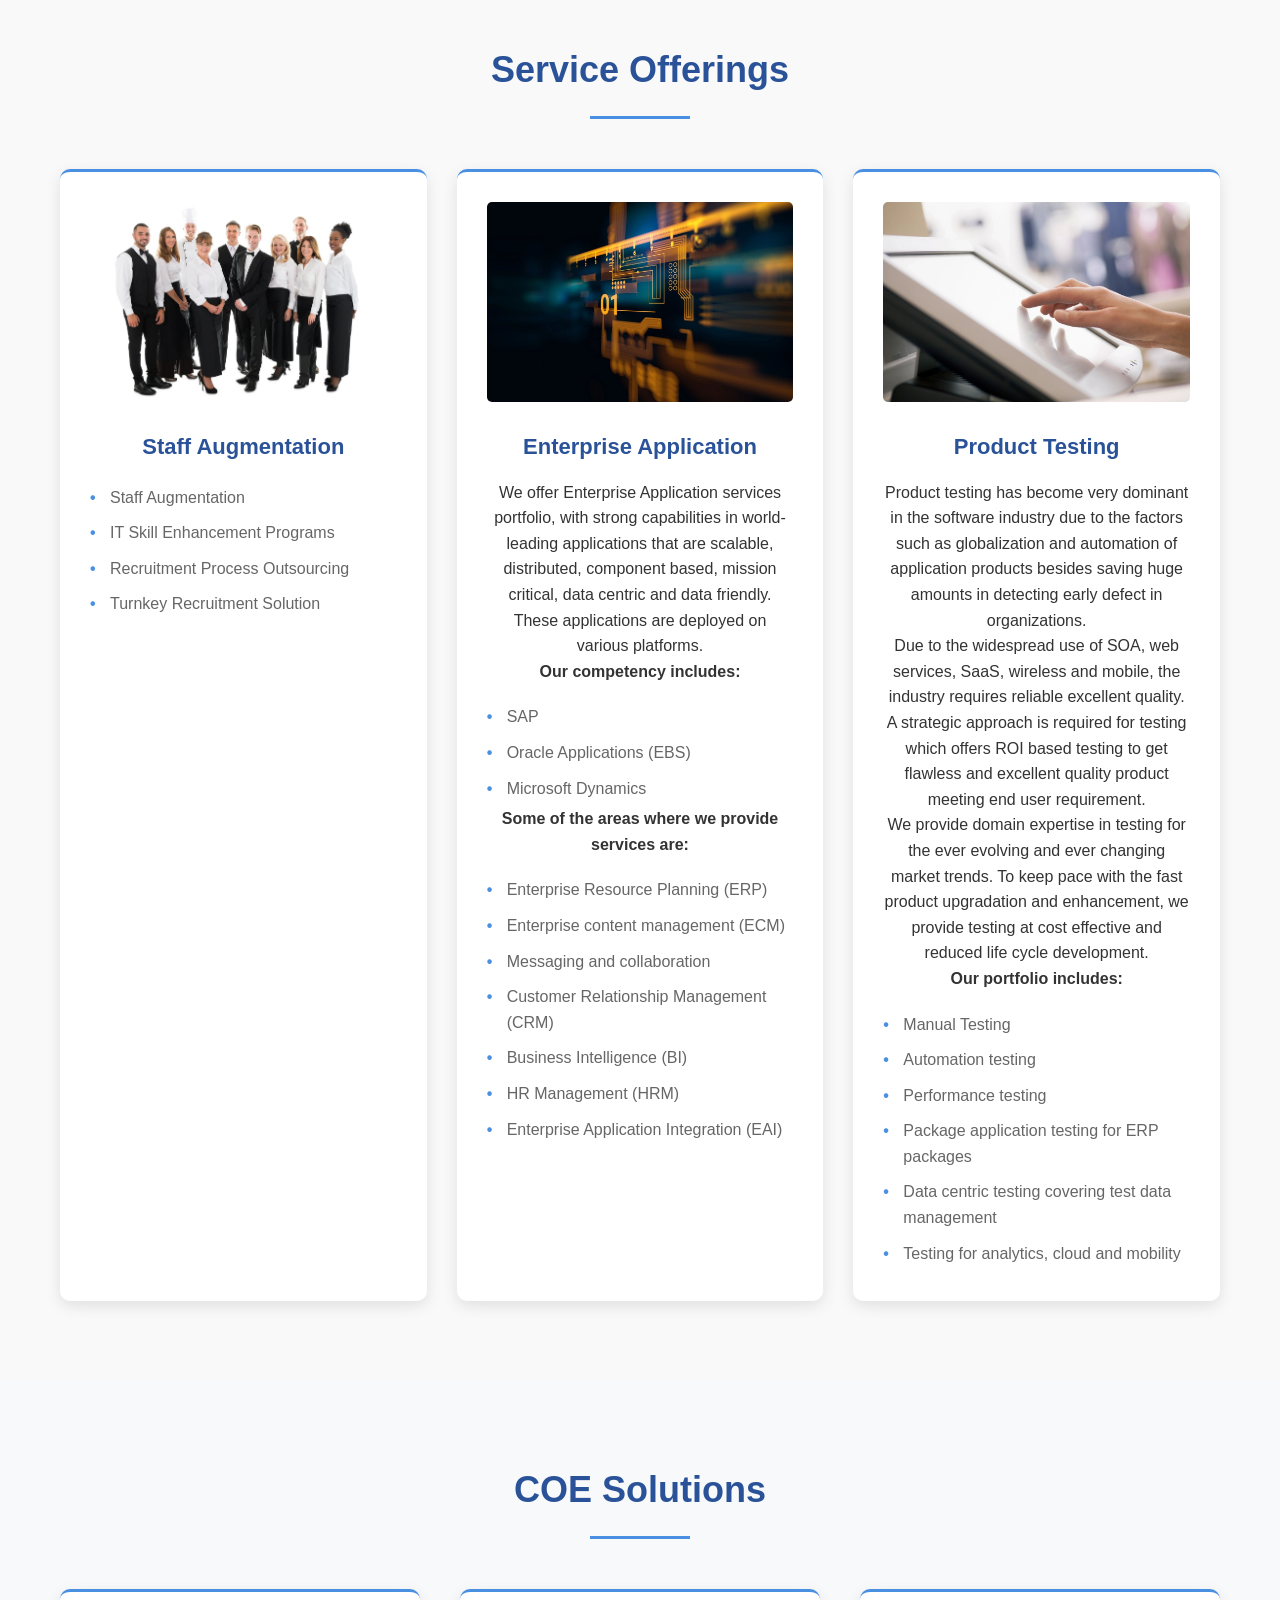
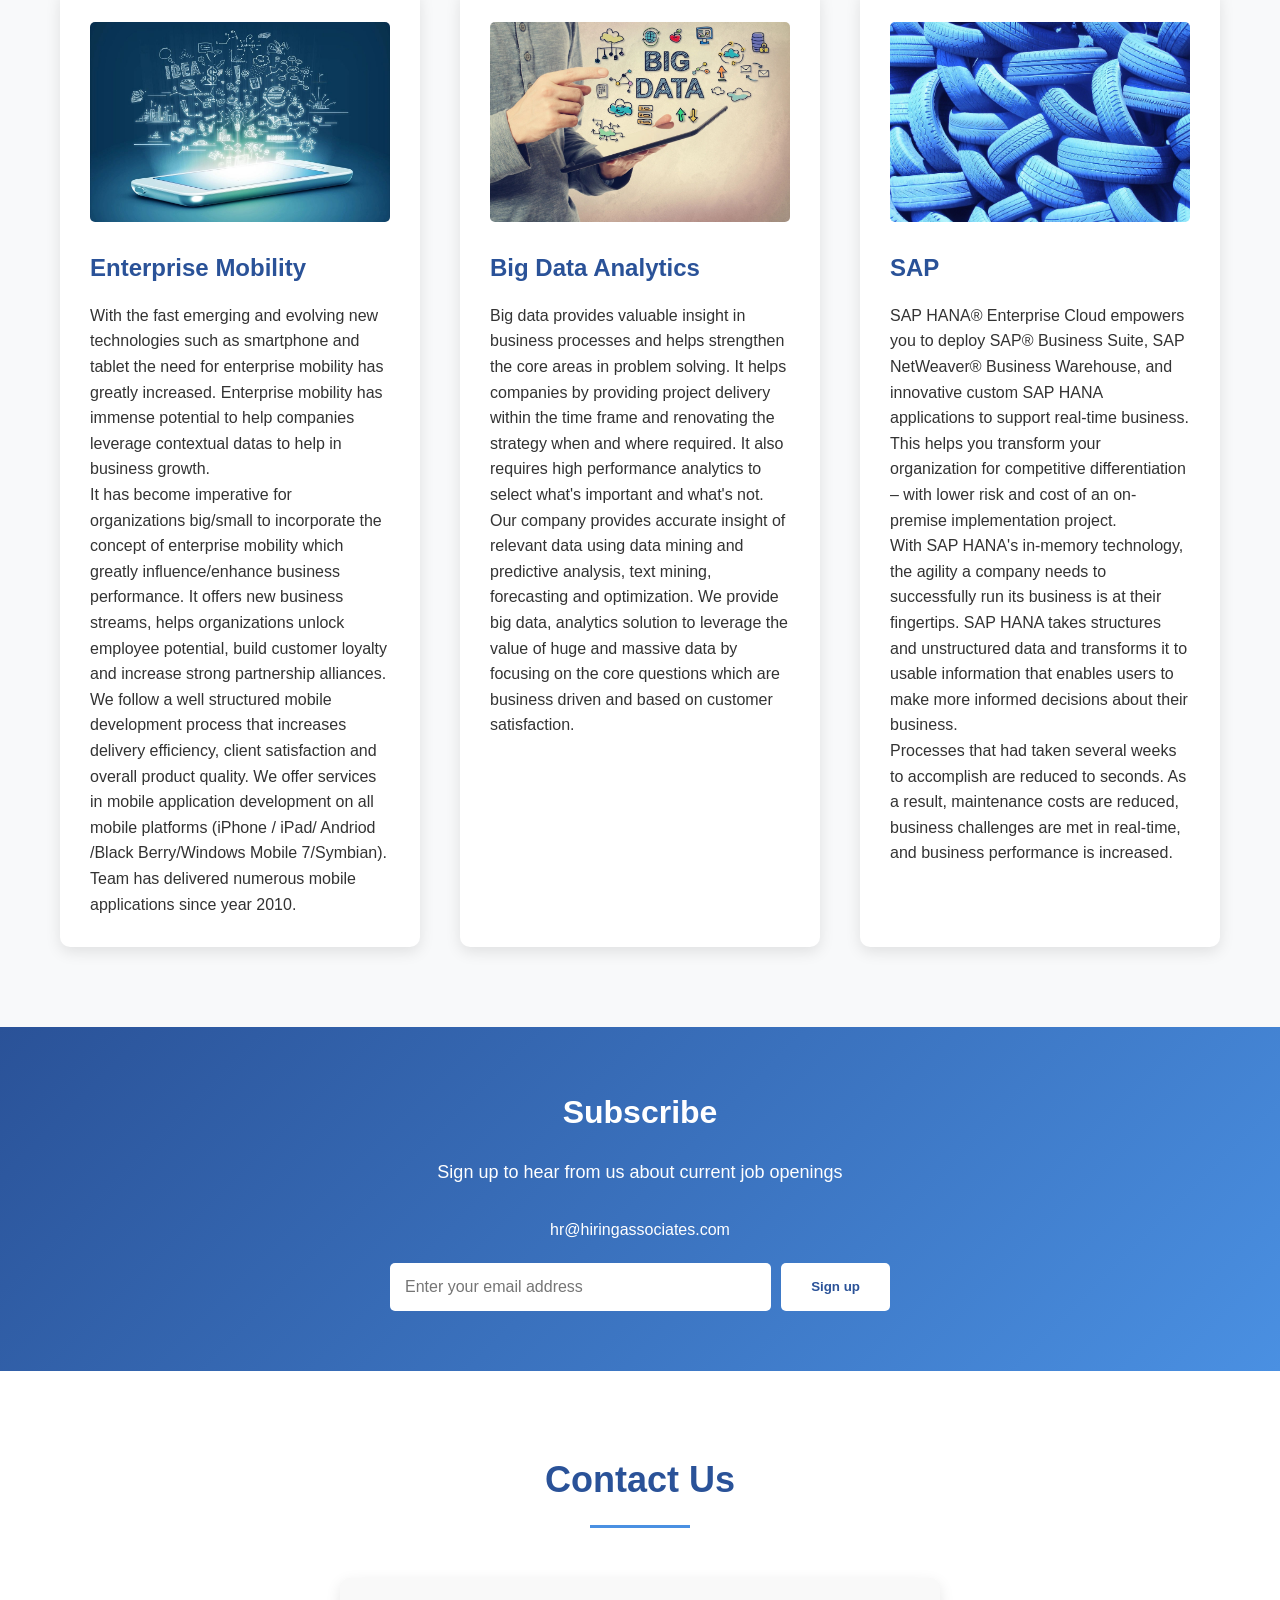
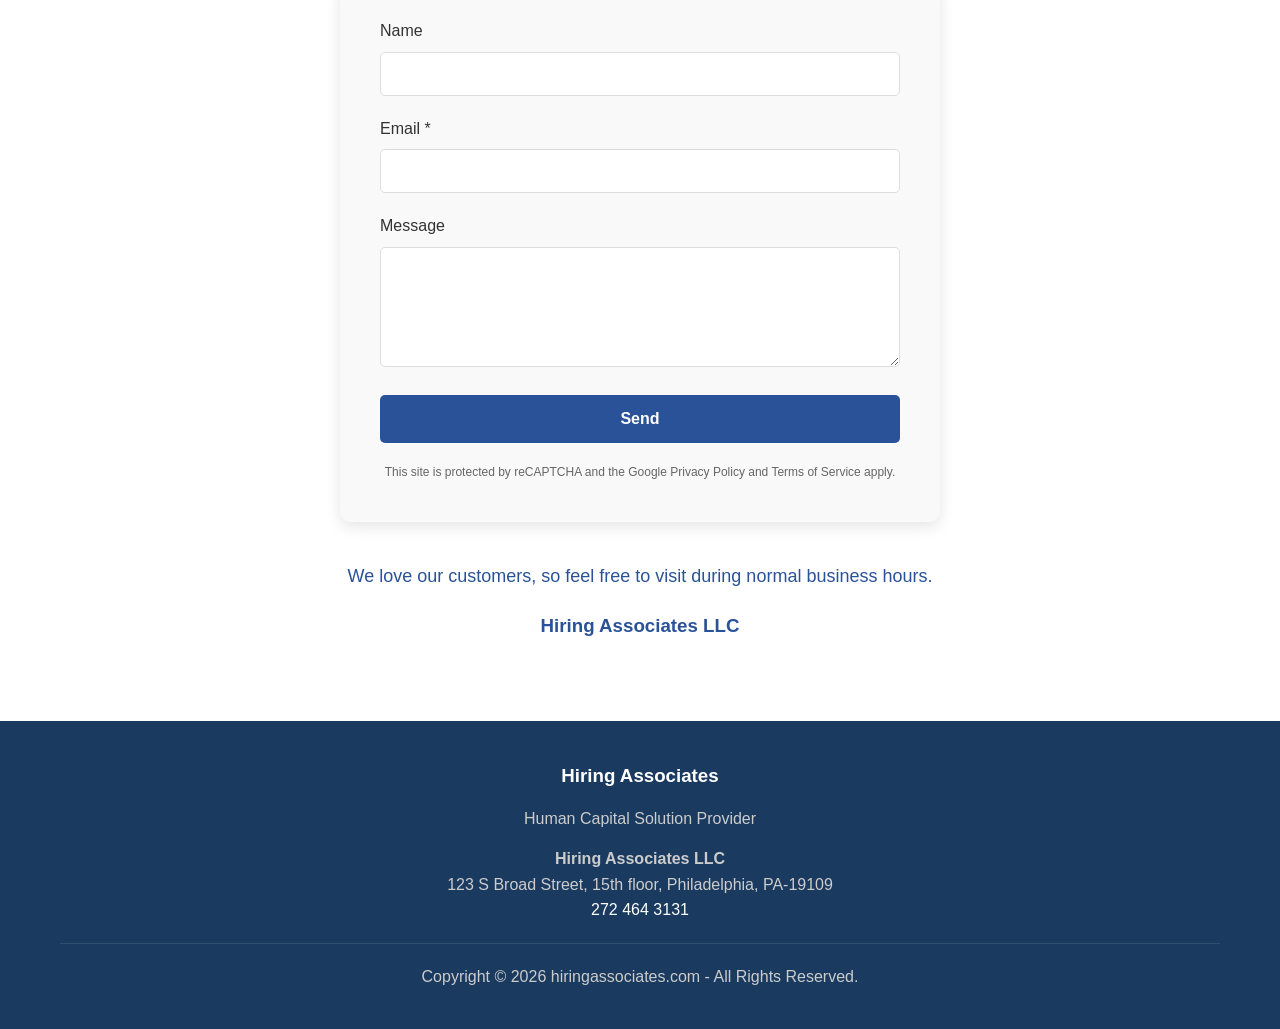
==== commit f408f1ad: "Footer: add Philadelphia address, remove USA|UK|AUSTRALIA|CANADA line" ====
--- a/index.html
+++ b/index.html
@@ -265,7 +265,11 @@
             <div class="footer-content">
                 <h3>Hiring Associates</h3>
                 <p>Human Capital Solution Provider</p>
-                <p>USA | UK | AUSTRALIA | CANADA</p>
+                <p class="footer-address">
+                    <strong>Hiring Associates LLC</strong><br>
+                    123 S Broad Street, 15th floor, Philadelphia, PA-19109<br>
+                    <a href="tel:2724643131">272 464 3131</a>
+                </p>
             </div>
             <div class="footer-bottom">
                 <p>Copyright © <span id="copyright-year"></span> hiringassociates.com - All Rights Reserved.</p>
--- a/styles.css
+++ b/styles.css
@@ -479,6 +479,20 @@
     color: #ccc;
 }
 
+.footer-address {
+    margin-top: 15px;
+    line-height: 1.6;
+}
+
+.footer-address a {
+    color: #fff;
+    text-decoration: none;
+}
+
+.footer-address a:hover {
+    text-decoration: underline;
+}
+
 .footer-bottom {
     border-top: 1px solid rgba(255,255,255,0.1);
     padding-top: 20px;
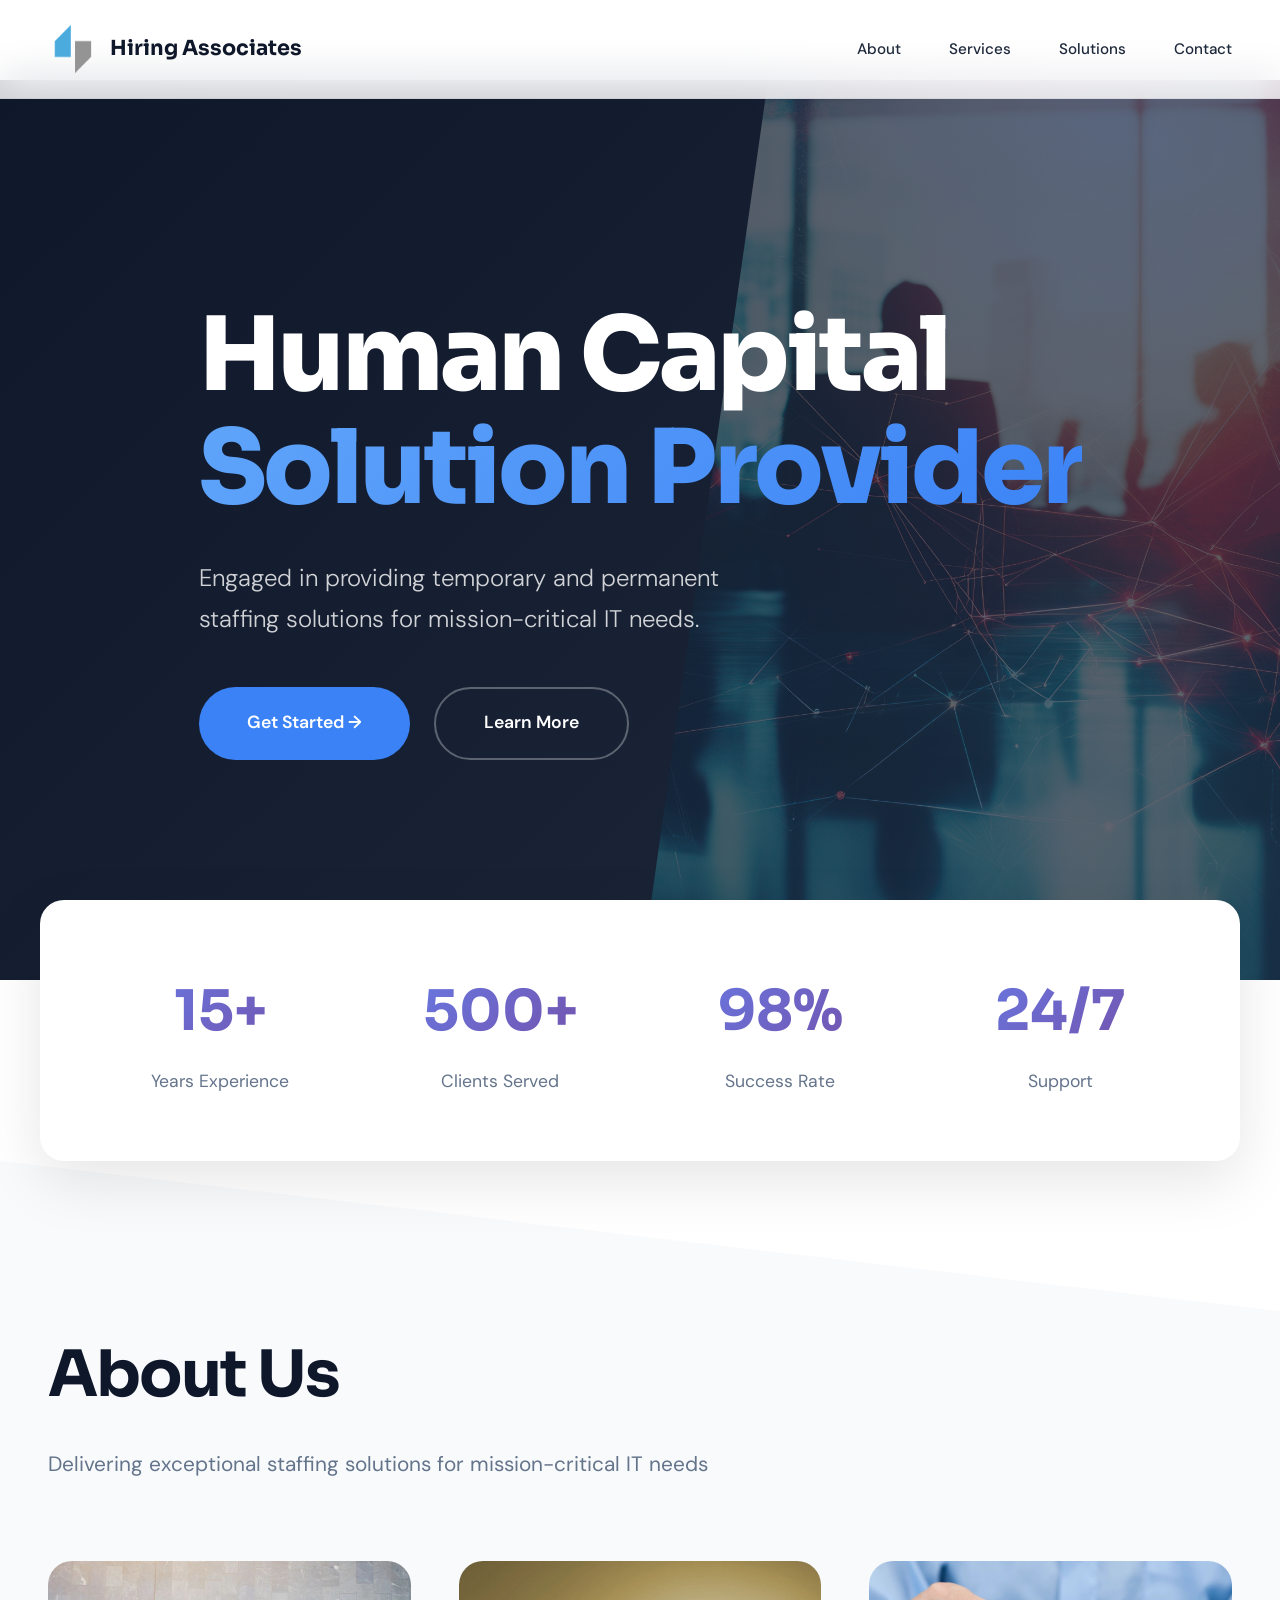
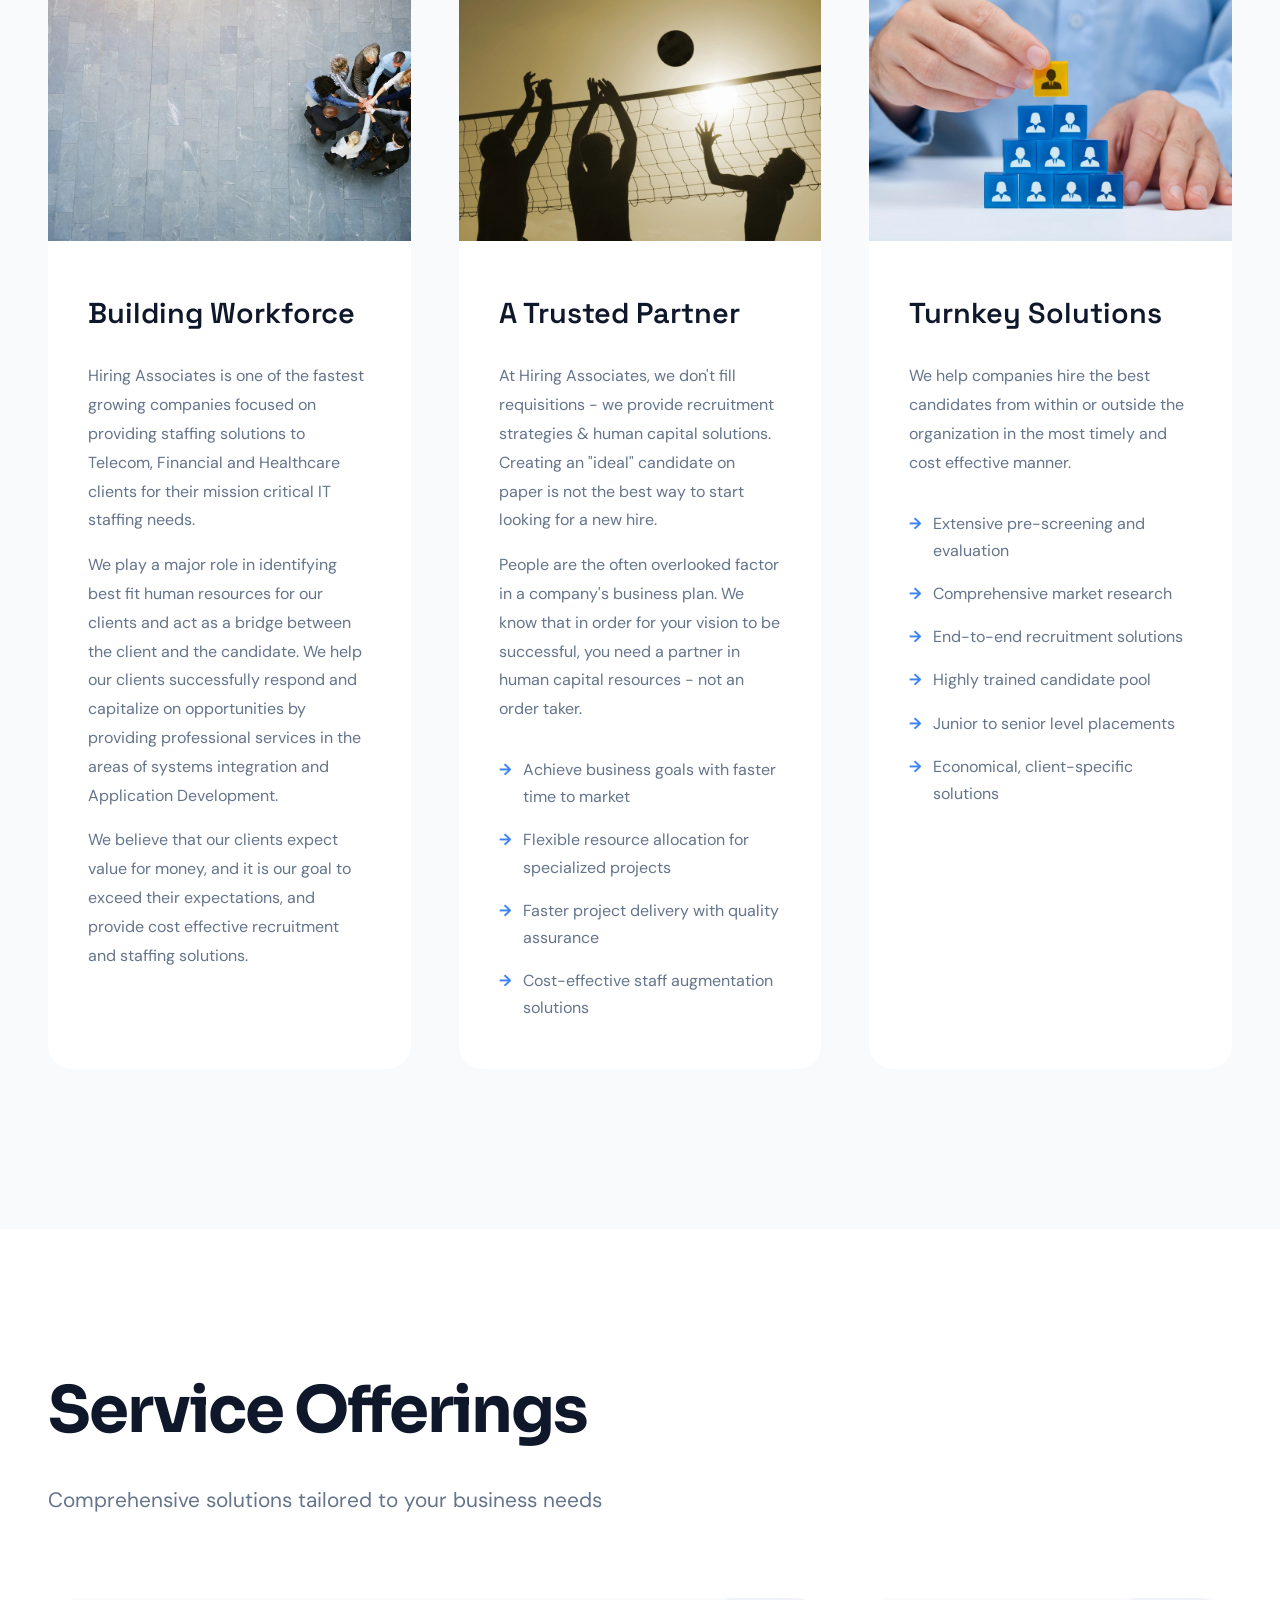
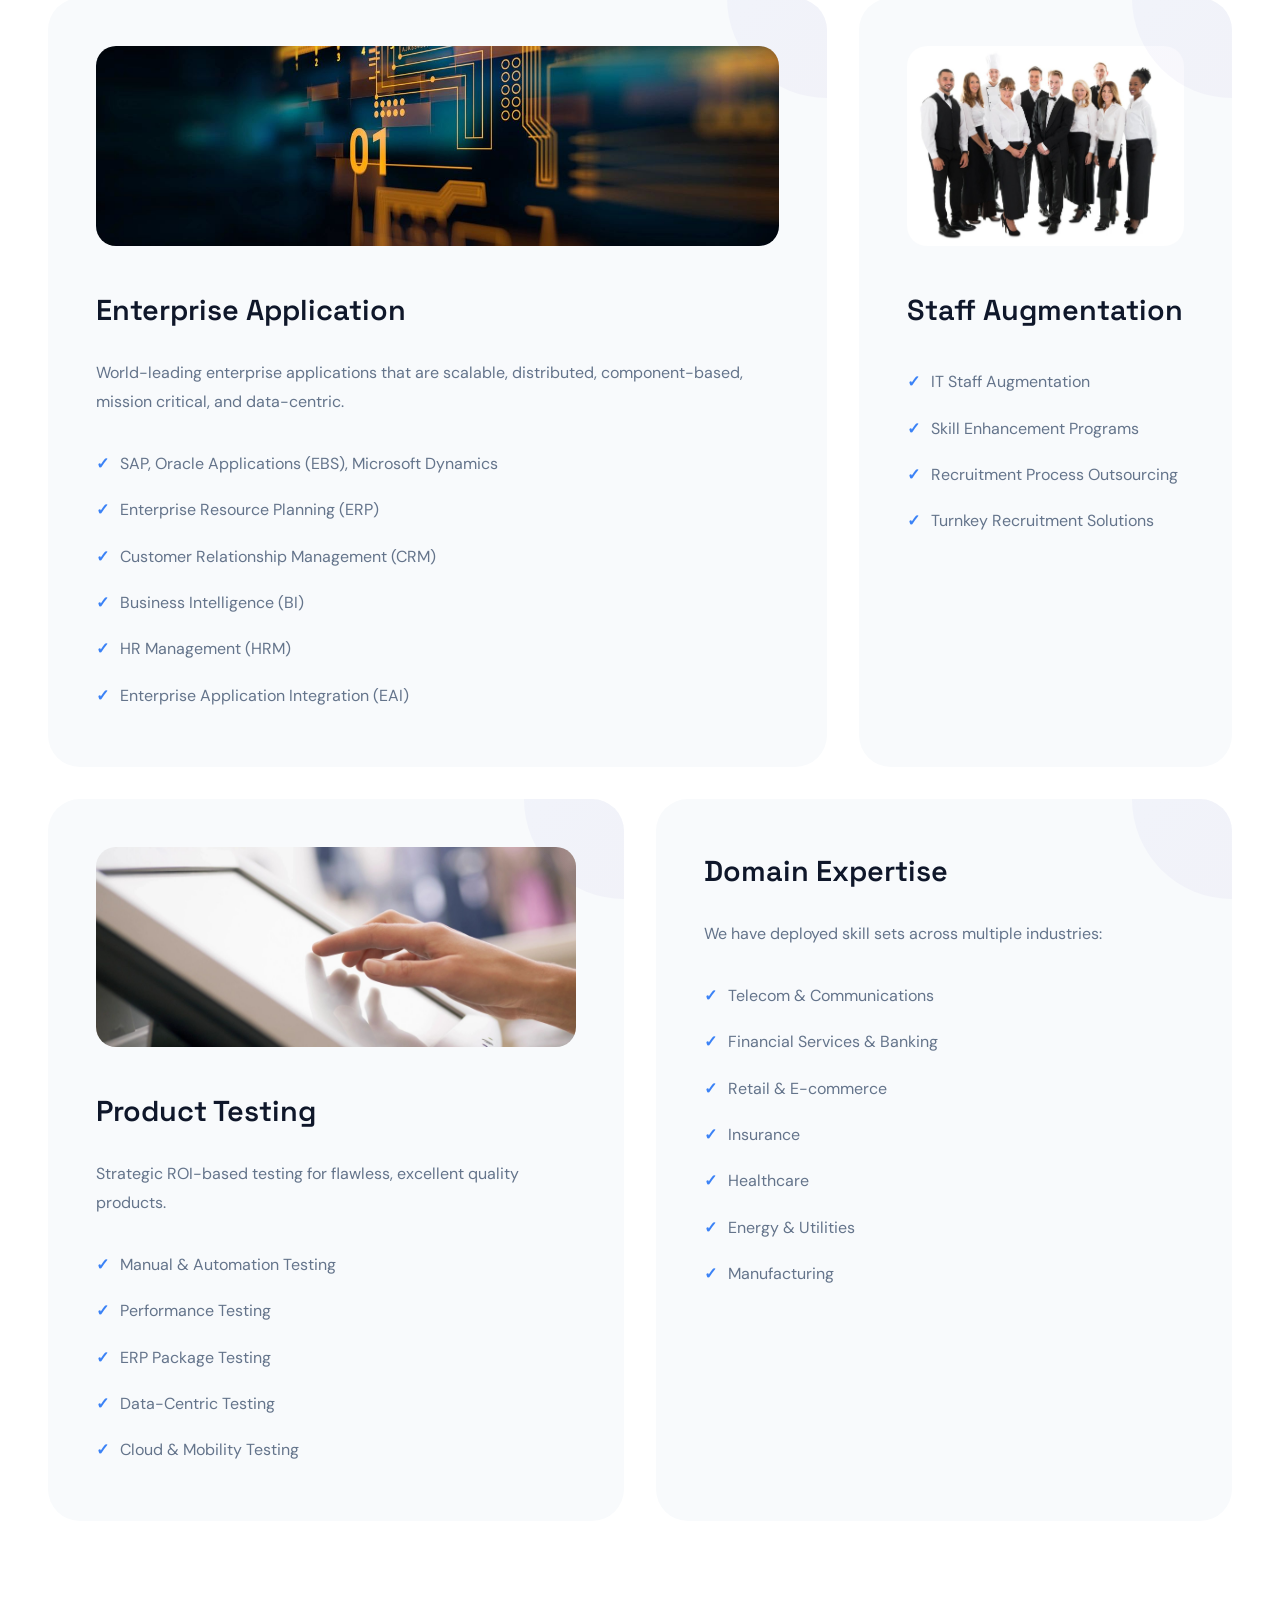
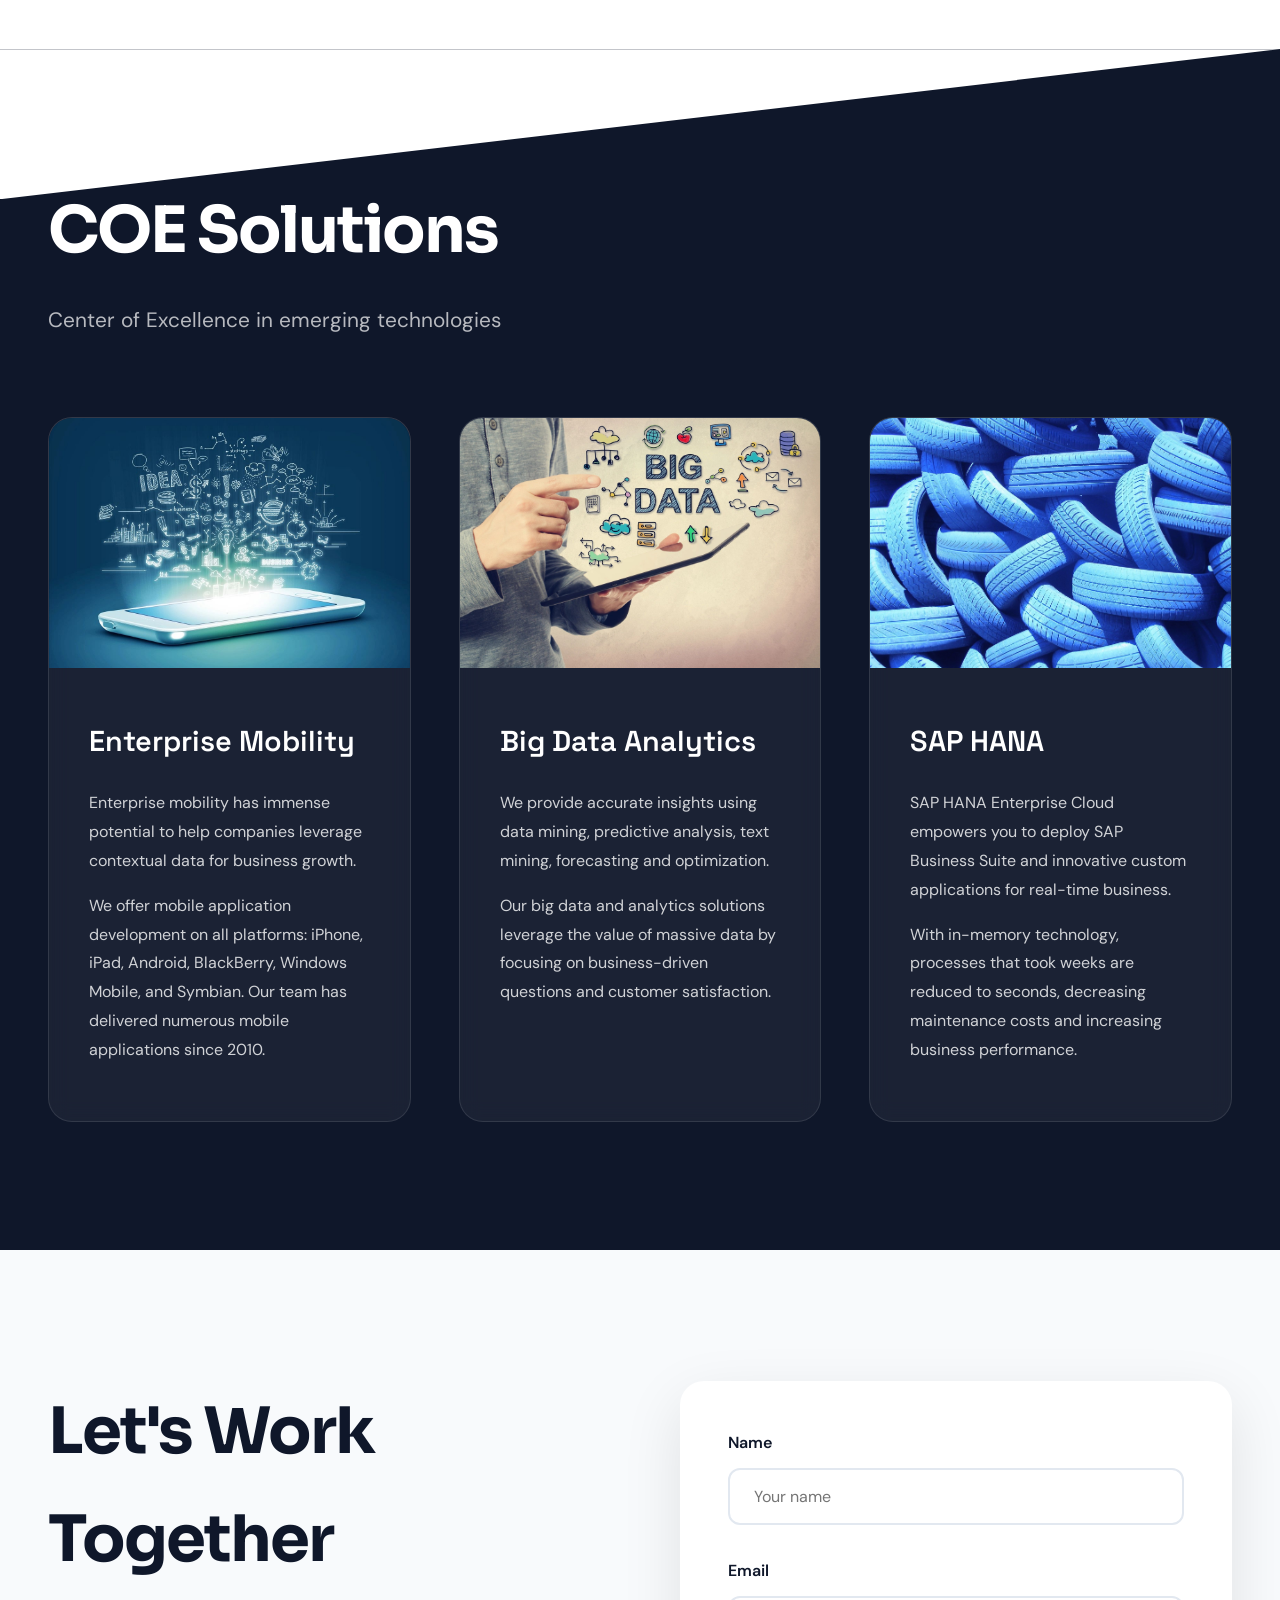
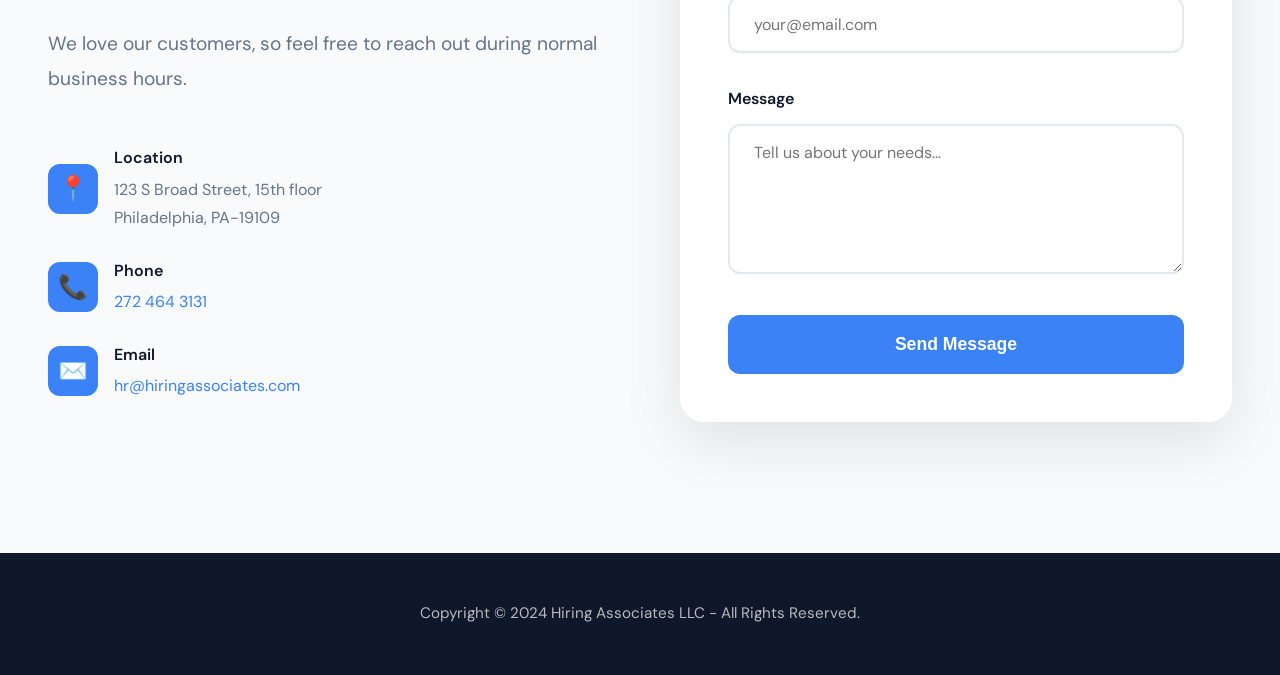
==== commit 2e6a8141: "Design updates: new layout, hero image, styles" ====
--- a/index.html
+++ b/index.html
@@ -1,160 +1,862 @@
 <!DOCTYPE html>
-<html lang="en-IN">
+<html lang="en">
 <head>
     <meta charset="UTF-8">
-    <meta http-equiv="X-UA-Compatible" content="IE=edge">
     <meta name="viewport" content="width=device-width, initial-scale=1.0">
-    <title>Recruitment Strategies - Technology Jobs Hiring Recruitment</title>
-    <meta name="description" content="Hiring Associates offers hiring solutions and recruitment strategies & services to build your workforce as and when needed and with in the budget">
-    <meta name="author" content="hiringassociates.com">
-    <meta name="generator" content="Starfield Technologies; Go Daddy Website Builder 8.0.0000">
-    
-    <!-- Open Graph / Facebook -->
-    <meta property="og:type" content="website">
-    <meta property="og:url" content="https://hiringassociates.com/">
-    <meta property="og:site_name" content="hiringassociates.com">
-    <meta property="og:title" content="human capital solution provider">
-    <meta property="og:description" content="engaged in providing temporary and permanent staffing solution. USA I UK I AUSTRALIA I CANADA">
-    <meta property="og:image" content="http://img1.wsimg.com/isteam/stock/110539">
-    <meta property="og:locale" content="en_IN">
-    
-    <!-- Twitter -->
-    <meta name="twitter:card" content="summary">
-    <meta name="twitter:title" content="hiringassociates.com">
-    <meta name="twitter:description" content="human capital solution provider">
-    <meta name="twitter:image" content="http://img1.wsimg.com/isteam/stock/110539">
-    <meta name="twitter:image:alt" content="hiringassociates.com">
-    
-    <!-- Theme Color -->
-    <meta name="theme-color" content="#6F6F6F">
-    
-    <link rel="stylesheet" href="styles.css">
+    <title>Hiring Associates - Human Capital Solutions</title>
+    <link rel="preconnect" href="https://fonts.googleapis.com">
+    <link rel="preconnect" href="https://fonts.gstatic.com" crossorigin>
+    <link href="https://fonts.googleapis.com/css2?family=DM+Sans:wght@400;500;700&family=Space+Grotesk:wght@300;400;500;600;700&family=Sora:wght@300;400;600;700;800&display=swap" rel="stylesheet">
+    <style>
+        * {
+            margin: 0;
+            padding: 0;
+            box-sizing: border-box;
+        }
+
+        :root {
+            --primary: #0F172A;
+            --accent: #3B82F6;
+            --accent-light: #60A5FA;
+            --text: #1E293B;
+            --text-light: #64748B;
+            --bg: #FFFFFF;
+            --bg-alt: #F8FAFC;
+            --gradient-1: linear-gradient(135deg, #667eea 0%, #764ba2 100%);
+            --gradient-2: linear-gradient(135deg, #f093fb 0%, #f5576c 100%);
+            --gradient-3: linear-gradient(135deg, #4facfe 0%, #00f2fe 100%);
+        }
+
+        html {
+            scroll-behavior: smooth;
+            scroll-padding-top: 100px;
+        }
+
+        body {
+            font-family: 'DM Sans', -apple-system, sans-serif;
+            line-height: 1.7;
+            color: var(--text);
+            background: var(--bg);
+            overflow-x: hidden;
+        }
+
+        /* Navigation */
+        nav {
+            position: fixed;
+            top: 0;
+            left: 0;
+            right: 0;
+            z-index: 1000;
+            background: rgba(255, 255, 255, 0.8);
+            backdrop-filter: blur(20px) saturate(180%);
+            border-bottom: 1px solid rgba(0, 0, 0, 0.05);
+        }
+
+        .nav-container {
+            max-width: 1400px;
+            margin: 0 auto;
+            padding: 1.5rem 3rem;
+            display: flex;
+            justify-content: space-between;
+            align-items: center;
+        }
+
+        .logo {
+            display: flex;
+            align-items: center;
+            gap: 0.75rem;
+        }
+
+        .logo img {
+            height: 50px;
+        }
+
+        .logo-text {
+            font-family: 'Sora', sans-serif;
+            font-weight: 700;
+            font-size: 1.3rem;
+            color: var(--primary);
+        }
+
+        .nav-links {
+            display: flex;
+            gap: 3rem;
+            list-style: none;
+        }
+
+        .nav-links a {
+            text-decoration: none;
+            color: var(--text);
+            font-weight: 500;
+            font-size: 0.95rem;
+            transition: color 0.3s;
+            position: relative;
+        }
+
+        .nav-links a::after {
+            content: '';
+            position: absolute;
+            bottom: -5px;
+            left: 0;
+            width: 0;
+            height: 2px;
+            background: var(--accent);
+            transition: width 0.3s;
+        }
+
+        .nav-links a:hover {
+            color: var(--accent);
+        }
+
+        .nav-links a:hover::after {
+            width: 100%;
+        }
+
+        /* Hero Section - Full screen with diagonal split */
+        .hero {
+            min-height: 100vh;
+            display: flex;
+            align-items: center;
+            position: relative;
+            overflow: hidden;
+            background: linear-gradient(135deg, #0F172A 0%, #1E293B 100%);
+            margin-top: 80px;
+        }
+
+        .hero::before {
+            content: '';
+            position: absolute;
+            top: 0;
+            right: 0;
+            width: 50%;
+            height: 100%;
+            background: url('images/hero-banner.jpeg') center/cover;
+            clip-path: polygon(20% 0, 100% 0, 100% 100%, 0% 100%);
+            opacity: 0.3;
+        }
+
+        .hero::after {
+            content: '';
+            position: absolute;
+            top: -50%;
+            right: -20%;
+            width: 800px;
+            height: 800px;
+            background: radial-gradient(circle, rgba(59, 130, 246, 0.15) 0%, transparent 70%);
+            border-radius: 50%;
+            animation: float 20s ease-in-out infinite;
+        }
+
+        @keyframes float {
+            0%, 100% { transform: translate(0, 0) scale(1); }
+            50% { transform: translate(-50px, 50px) scale(1.1); }
+        }
+
+        .hero-content {
+            max-width: 1400px;
+            margin: 0 auto;
+            padding: 0 3rem;
+            position: relative;
+            z-index: 2;
+        }
+
+        .hero h1 {
+            font-family: 'Sora', sans-serif;
+            font-size: clamp(3rem, 8vw, 7rem);
+            font-weight: 800;
+            line-height: 1.1;
+            color: #FFFFFF;
+            margin-bottom: 2rem;
+            letter-spacing: -3px;
+        }
+
+        .hero h1 span {
+            background: linear-gradient(135deg, #60A5FA 0%, #3B82F6 100%);
+            -webkit-background-clip: text;
+            -webkit-text-fill-color: transparent;
+            background-clip: text;
+        }
+
+        .hero p {
+            font-size: 1.5rem;
+            color: rgba(255, 255, 255, 0.8);
+            max-width: 600px;
+            margin-bottom: 3rem;
+            font-weight: 300;
+        }
+
+        .cta-group {
+            display: flex;
+            gap: 1.5rem;
+            flex-wrap: wrap;
+        }
+
+        .btn-primary {
+            padding: 1.2rem 3rem;
+            background: var(--accent);
+            color: white;
+            text-decoration: none;
+            border-radius: 50px;
+            font-weight: 600;
+            font-size: 1.1rem;
+            transition: all 0.3s;
+            display: inline-flex;
+            align-items: center;
+            gap: 0.5rem;
+        }
+
+        .btn-primary:hover {
+            background: var(--accent-light);
+            transform: translateY(-2px);
+            box-shadow: 0 20px 40px rgba(59, 130, 246, 0.3);
+        }
+
+        .btn-secondary {
+            padding: 1.2rem 3rem;
+            background: transparent;
+            color: white;
+            text-decoration: none;
+            border-radius: 50px;
+            font-weight: 600;
+            font-size: 1.1rem;
+            border: 2px solid rgba(255, 255, 255, 0.3);
+            transition: all 0.3s;
+        }
+
+        .btn-secondary:hover {
+            background: rgba(255, 255, 255, 0.1);
+            border-color: rgba(255, 255, 255, 0.5);
+        }
+
+        /* Stats Section - Overlapping */
+        .stats {
+            background: white;
+            margin: -80px auto 0;
+            max-width: 1200px;
+            position: relative;
+            z-index: 10;
+            border-radius: 24px;
+            padding: 4rem;
+            box-shadow: 0 20px 60px rgba(0, 0, 0, 0.1);
+            display: grid;
+            grid-template-columns: repeat(auto-fit, minmax(200px, 1fr));
+            gap: 3rem;
+        }
+
+        .stat-item {
+            text-align: center;
+        }
+
+        .stat-item h3 {
+            font-family: 'Sora', sans-serif;
+            font-size: 3.5rem;
+            font-weight: 700;
+            background: var(--gradient-1);
+            -webkit-background-clip: text;
+            -webkit-text-fill-color: transparent;
+            background-clip: text;
+            margin-bottom: 0.5rem;
+        }
+
+        .stat-item p {
+            color: var(--text-light);
+            font-size: 1.1rem;
+        }
+
+        /* About Section - Diagonal layout */
+        .about {
+            padding: 10rem 3rem;
+            background: var(--bg-alt);
+            position: relative;
+            overflow: hidden;
+        }
+
+        .about::before {
+            content: '';
+            position: absolute;
+            top: 0;
+            left: 0;
+            right: 0;
+            height: 150px;
+            background: white;
+            clip-path: polygon(0 0, 100% 0, 100% 100%, 0 0);
+        }
+
+        .about-container {
+            max-width: 1400px;
+            margin: 0 auto;
+        }
+
+        .section-title {
+            font-family: 'Sora', sans-serif;
+            font-size: clamp(2.5rem, 5vw, 4rem);
+            font-weight: 700;
+            color: var(--primary);
+            margin-bottom: 1rem;
+            letter-spacing: -2px;
+        }
+
+        .section-subtitle {
+            font-size: 1.3rem;
+            color: var(--text-light);
+            margin-bottom: 5rem;
+        }
+
+        .about-grid {
+            display: grid;
+            grid-template-columns: repeat(auto-fit, minmax(350px, 1fr));
+            gap: 3rem;
+        }
+
+        .about-card {
+            background: white;
+            border-radius: 24px;
+            overflow: hidden;
+            position: relative;
+            transition: all 0.5s cubic-bezier(0.175, 0.885, 0.32, 1.275);
+        }
+
+        .about-card:hover {
+            transform: translateY(-20px);
+        }
+
+        .about-card::before {
+            content: '';
+            position: absolute;
+            top: 0;
+            left: 0;
+            right: 0;
+            height: 6px;
+            background: var(--gradient-1);
+            transform: scaleX(0);
+            transform-origin: left;
+            transition: transform 0.5s;
+        }
+
+        .about-card:hover::before {
+            transform: scaleX(1);
+        }
+
+        .about-card-image {
+            width: 100%;
+            height: 280px;
+            object-fit: cover;
+            position: relative;
+        }
+
+        .about-card-content {
+            padding: 2.5rem;
+        }
+
+        .about-card h3 {
+            font-family: 'Space Grotesk', sans-serif;
+            font-size: 1.8rem;
+            font-weight: 600;
+            margin-bottom: 1.5rem;
+            color: var(--primary);
+        }
+
+        .about-card p {
+            color: var(--text-light);
+            line-height: 1.8;
+            margin-bottom: 1rem;
+        }
+
+        .about-card ul {
+            list-style: none;
+            margin-top: 1.5rem;
+        }
+
+        .about-card ul li {
+            padding: 0.5rem 0;
+            padding-left: 1.5rem;
+            position: relative;
+            color: var(--text-light);
+        }
+
+        .about-card ul li::before {
+            content: '→';
+            position: absolute;
+            left: 0;
+            color: var(--accent);
+            font-weight: 700;
+        }
+
+        /* Services Section - Bento Box Layout */
+        .services {
+            padding: 8rem 3rem;
+            background: white;
+            position: relative;
+        }
+
+        .services-container {
+            max-width: 1400px;
+            margin: 0 auto;
+        }
+
+        .bento-grid {
+            display: grid;
+            grid-template-columns: repeat(12, 1fr);
+            gap: 2rem;
+            margin-top: 4rem;
+        }
+
+        .bento-item {
+            background: var(--bg-alt);
+            border-radius: 32px;
+            padding: 3rem;
+            position: relative;
+            overflow: hidden;
+            transition: all 0.5s;
+        }
+
+        .bento-item:hover {
+            transform: scale(1.02);
+            box-shadow: 0 30px 60px rgba(0, 0, 0, 0.1);
+        }
+
+        .bento-item.large {
+            grid-column: span 8;
+        }
+
+        .bento-item.medium {
+            grid-column: span 4;
+        }
+
+        .bento-item.small {
+            grid-column: span 6;
+        }
+
+        .bento-item::before {
+            content: '';
+            position: absolute;
+            top: 0;
+            right: 0;
+            width: 200px;
+            height: 200px;
+            background: var(--gradient-1);
+            opacity: 0.05;
+            border-radius: 50%;
+            transform: translate(50%, -50%);
+        }
+
+        .bento-item img {
+            width: 100%;
+            height: 200px;
+            object-fit: cover;
+            border-radius: 20px;
+            margin-bottom: 2rem;
+        }
+
+        .bento-item h3 {
+            font-family: 'Space Grotesk', sans-serif;
+            font-size: 1.8rem;
+            font-weight: 600;
+            margin-bottom: 1.5rem;
+            color: var(--primary);
+        }
+
+        .bento-item p {
+            color: var(--text-light);
+            line-height: 1.8;
+            margin-bottom: 1rem;
+        }
+
+        .bento-item ul {
+            list-style: none;
+            margin-top: 1.5rem;
+        }
+
+        .bento-item ul li {
+            padding: 0.6rem 0;
+            padding-left: 1.5rem;
+            position: relative;
+            color: var(--text-light);
+        }
+
+        .bento-item ul li::before {
+            content: '✓';
+            position: absolute;
+            left: 0;
+            color: var(--accent);
+            font-weight: 700;
+        }
+
+        /* COE Section - Diagonal with image */
+        .coe {
+            padding: 8rem 3rem;
+            background: var(--primary);
+            color: white;
+            position: relative;
+            overflow: hidden;
+        }
+
+        .coe::before {
+            content: '';
+            position: absolute;
+            top: 0;
+            left: 0;
+            right: 0;
+            height: 150px;
+            background: white;
+            clip-path: polygon(0 0, 100% 0, 100% 0, 0 100%);
+        }
+
+        .coe-container {
+            max-width: 1400px;
+            margin: 0 auto;
+            position: relative;
+            z-index: 2;
+        }
+
+        .coe .section-title {
+            color: white;
+        }
+
+        .coe .section-subtitle {
+            color: rgba(255, 255, 255, 0.7);
+        }
+
+        .coe-grid {
+            display: grid;
+            grid-template-columns: repeat(auto-fit, minmax(350px, 1fr));
+            gap: 3rem;
+            margin-top: 4rem;
+        }
+
+        .coe-card {
+            background: rgba(255, 255, 255, 0.05);
+            backdrop-filter: blur(10px);
+            border: 1px solid rgba(255, 255, 255, 0.1);
+            border-radius: 24px;
+            overflow: hidden;
+            transition: all 0.5s;
+        }
+
+        .coe-card:hover {
+            background: rgba(255, 255, 255, 0.08);
+            transform: translateY(-10px);
+        }
+
+        .coe-card img {
+            width: 100%;
+            height: 250px;
+            object-fit: cover;
+        }
+
+        .coe-card-content {
+            padding: 2.5rem;
+        }
+
+        .coe-card h3 {
+            font-family: 'Space Grotesk', sans-serif;
+            font-size: 1.8rem;
+            font-weight: 600;
+            margin-bottom: 1.5rem;
+        }
+
+        .coe-card p {
+            color: rgba(255, 255, 255, 0.8);
+            line-height: 1.8;
+            margin-bottom: 1rem;
+        }
+
+        /* Contact Section - Modern split */
+        .contact {
+            padding: 8rem 3rem;
+            background: var(--bg-alt);
+        }
+
+        .contact-container {
+            max-width: 1200px;
+            margin: 0 auto;
+            display: grid;
+            grid-template-columns: 1fr 1fr;
+            gap: 5rem;
+            align-items: center;
+        }
+
+        .contact-info h2 {
+            font-family: 'Sora', sans-serif;
+            font-size: clamp(2.5rem, 5vw, 4rem);
+            font-weight: 700;
+            color: var(--primary);
+            margin-bottom: 2rem;
+            letter-spacing: -2px;
+        }
+
+        .contact-info p {
+            font-size: 1.2rem;
+            color: var(--text-light);
+            margin-bottom: 3rem;
+            line-height: 1.8;
+        }
+
+        .contact-details {
+            margin-top: 2rem;
+        }
+
+        .contact-detail {
+            display: flex;
+            align-items: center;
+            gap: 1rem;
+            margin-bottom: 1.5rem;
+        }
+
+        .contact-icon {
+            width: 50px;
+            height: 50px;
+            border-radius: 12px;
+            background: var(--accent);
+            display: flex;
+            align-items: center;
+            justify-content: center;
+            font-size: 1.5rem;
+            color: white;
+        }
+
+        .contact-detail-text h4 {
+            font-weight: 600;
+            margin-bottom: 0.25rem;
+            color: var(--primary);
+        }
+
+        .contact-detail-text p {
+            margin: 0;
+            font-size: 1rem;
+        }
+
+        .contact-detail-text a {
+            color: var(--accent);
+            text-decoration: none;
+        }
+
+        .contact-form {
+            background: white;
+            padding: 3rem;
+            border-radius: 24px;
+            box-shadow: 0 20px 60px rgba(0, 0, 0, 0.1);
+        }
+
+        .form-group {
+            margin-bottom: 2rem;
+        }
+
+        .form-group label {
+            display: block;
+            margin-bottom: 0.75rem;
+            font-weight: 600;
+            color: var(--primary);
+        }
+
+        .form-group input,
+        .form-group textarea {
+            width: 100%;
+            padding: 1rem 1.5rem;
+            border: 2px solid #E2E8F0;
+            border-radius: 12px;
+            font-family: inherit;
+            font-size: 1rem;
+            transition: all 0.3s;
+        }
+
+        .form-group input:focus,
+        .form-group textarea:focus {
+            outline: none;
+            border-color: var(--accent);
+        }
+
+        .form-group textarea {
+            resize: vertical;
+            min-height: 150px;
+        }
+
+        .submit-btn {
+            width: 100%;
+            padding: 1.2rem;
+            background: var(--accent);
+            color: white;
+            border: none;
+            border-radius: 12px;
+            font-size: 1.1rem;
+            font-weight: 600;
+            cursor: pointer;
+            transition: all 0.3s;
+        }
+
+        .submit-btn:hover {
+            background: var(--accent-light);
+            transform: translateY(-2px);
+            box-shadow: 0 10px 30px rgba(59, 130, 246, 0.3);
+        }
+
+        /* Footer */
+        footer {
+            background: var(--primary);
+            color: rgba(255, 255, 255, 0.7);
+            padding: 3rem;
+            text-align: center;
+        }
+
+        footer p {
+            font-size: 0.95rem;
+        }
+
+        /* Responsive */
+        @media (max-width: 968px) {
+            .nav-links {
+                display: none;
+            }
+
+            .hero h1 {
+                font-size: 3rem;
+            }
+
+            .stats {
+                margin: 2rem auto;
+                padding: 2rem;
+                grid-template-columns: 1fr 1fr;
+            }
+
+            .about-grid,
+            .coe-grid {
+                grid-template-columns: 1fr;
+            }
+
+            .bento-item.large,
+            .bento-item.medium,
+            .bento-item.small {
+                grid-column: span 12;
+            }
+
+            .contact-container {
+                grid-template-columns: 1fr;
+                gap: 3rem;
+            }
+        }
+
+        /* Scroll animations */
+        .fade-in {
+            opacity: 0;
+            transform: translateY(30px);
+            transition: opacity 0.6s, transform 0.6s;
+        }
+
+        .fade-in.visible {
+            opacity: 1;
+            transform: translateY(0);
+        }
+    </style>
 </head>
 <body>
-    <!-- Header -->
-    <header>
-        <div class="container header-main">
+    <nav>
+        <div class="nav-container">
             <div class="logo">
-                <img src="images/logo.png" alt="Hiring Associates" style="max-height: 60px; width: auto;">
+                <img src="images/logo.png" alt="Hiring Associates">
+                <span class="logo-text">Hiring Associates</span>
             </div>
-            <nav>
-                <ul>
-                    <li><a href="#about">About Us</a></li>
-                    <li><a href="#services">Services</a></li>
-                    <li><a href="#coe">COE Solutions</a></li>
-                    <li><a href="#contact">Contact</a></li>
-                </ul>
-            </nav>
+            <ul class="nav-links">
+                <li><a href="#about">About</a></li>
+                <li><a href="#services">Services</a></li>
+                <li><a href="#coe">Solutions</a></li>
+                <li><a href="#contact">Contact</a></li>
+            </ul>
         </div>
-    </header>
-
-    <!-- Hero Section -->
+    </nav>
+
     <section class="hero">
-        <div class="container">
-            <h1>Human Capital Solution Provider</h1>
-            <p>Engaged in providing temporary and permanent staffing solutions.</p>
-            <a href="#contact" class="btn">Get in Touch</a>
+        <div class="hero-content">
+            <h1>Human Capital<br><span>Solution Provider</span></h1>
+            <p>Engaged in providing temporary and permanent staffing solutions for mission-critical IT needs.</p>
+            <div class="cta-group">
+                <a href="#contact" class="btn-primary">Get Started →</a>
+                <a href="#about" class="btn-secondary">Learn More</a>
+            </div>
         </div>
-        <a href="#about" class="scroll-down" aria-label="Scroll down">
-            <div class="scroll-down-arrow"></div>
-        </a>
     </section>
 
-    <!-- About Us Section -->
-    <section id="about">
-        <div class="container">
+    <div class="stats">
+        <div class="stat-item">
+            <h3>15+</h3>
+            <p>Years Experience</p>
+        </div>
+        <div class="stat-item">
+            <h3>500+</h3>
+            <p>Clients Served</p>
+        </div>
+        <div class="stat-item">
+            <h3>98%</h3>
+            <p>Success Rate</p>
+        </div>
+        <div class="stat-item">
+            <h3>24/7</h3>
+            <p>Support</p>
+        </div>
+    </div>
+
+    <section id="about" class="about">
+        <div class="about-container">
             <h2 class="section-title">About Us</h2>
+            <p class="section-subtitle">Delivering exceptional staffing solutions for mission-critical IT needs</p>
+
             <div class="about-grid">
-                <div class="about-card">
-                    <img src="images/image18.jpg" alt="Building Workforce">
-                    <h3>Building Workforce</h3>
-                    <p>Hiring Associates is one of the fastest growing companies focused on providing staffing solutions to Telecom, Financial and Healthcare clients for their mission critical IT staffing needs.</p>
-                    <p>Hiring Associates plays a major role in identifying best fit human resources for its clients and acts as a bridge between the client and the candidate. We help our clients successfully respond and capitalize on opportunities by providing professional services in the areas of systems integration and Application Development.</p>
-                    <p>At Hiring Associates, we believe that our clients expect value for the money, and it is our goal to exceed their expectations, and provide cost effective recruitment and staffing solutions.</p>
-                    <p>Hiring Associates offers skill based training for its consultants to make them eligible for the high paced IT industry. We are one of the premier companies focused in SAP training. The HA Academy is created to help job seekers in enhancing their technical abilities for fetching a nice job opportunity in ERP market.</p>
-                    <p>Hiring Associates has established long-term relationships with major corporations in Financial Sector, Banking, Retail, Insurance, Manufacturing, Health care, Telecom and Transportation industries.</p>
-                    <p>Hiring Associates has a highly qualified & experienced team of professionals; our methodology combines people, technology and process to provide our clients with tangible, concise deliverables and a measurable return on investment.</p>
-                    <div style="margin-top: 20px;">
-                        <a href="#about" class="btn" style="display: inline-block;">Find out more</a>
+                <div class="about-card fade-in">
+                    <img src="images/image18.jpg" alt="Building Workforce" class="about-card-image">
+                    <div class="about-card-content">
+                        <h3>Building Workforce</h3>
+                        <p>Hiring Associates is one of the fastest growing companies focused on providing staffing solutions to Telecom, Financial and Healthcare clients for their mission critical IT staffing needs.</p>
+                        <p>We play a major role in identifying best fit human resources for our clients and act as a bridge between the client and the candidate. We help our clients successfully respond and capitalize on opportunities by providing professional services in the areas of systems integration and Application Development.</p>
+                        <p>We believe that our clients expect value for money, and it is our goal to exceed their expectations, and provide cost effective recruitment and staffing solutions.</p>
                     </div>
                 </div>
 
-                <div class="about-card">
-                    <img src="images/image19.jpg" alt="A Trusted Partner">
-                    <h3>A Trusted Partner</h3>
-                    <p>At Hiring Associates, we don't fill requisitions - we provide recruitment strategies & human capital solutions. Creating an "ideal" candidate on paper is not the best way to start looking for a new hire. Talking to Hiring Associates is.</p>
-                    <p>People are the often overlooked factor in a company's business plan, but we know that in order for your vision to be successful, you need a partner in human capital resources - not an order taker.</p>
-                    <p>By getting Hiring Associates involved at the strategic planning stage, we can help you ask the right questions and get the right answers, starting with why that position is open. Working from the goals you have set, we may well uncover possibilities never considered.</p>
-                    <p>Nowadays most organizations are on the look out for IT domain experts who can deliver quality work with minimal training. Because of high attrition rates of employees and cost of training for those who lack required skills, staff augmentation has become the need of the hour.</p>
-                    <p><strong>Our services:</strong></p>
-                    <ul>
-                        <li>Help to achieve business goals, faster time to market and minimize the cost of training.</li>
-                        <li>Provide the flexibility to obtain resources to gear up for projects that require specialized skills that don't exist or can't be leveraged internally.</li>
-                        <li>Provide faster project delivery, accelerating the quality and speed of development at the same time saving cost and time for internal training and skill development.</li>
-                        <li>Add staff as needed without incurring the need to bear the cost and liabilities of full time employees.</li>
-                    </ul>
-                    <p><strong>We have deployed skill sets across following domains:</strong></p>
-                    <div class="domain-list">
-                        <span class="domain-tag">Telecom</span>
-                        <span class="domain-tag">Retail</span>
-                        <span class="domain-tag">Financial & Banking</span>
-                        <span class="domain-tag">Insurance</span>
-                        <span class="domain-tag">Health Care</span>
-                        <span class="domain-tag">Energy</span>
-                        <span class="domain-tag">Manufacturing</span>
+                <div class="about-card fade-in">
+                    <img src="images/image19.jpg" alt="A Trusted Partner" class="about-card-image">
+                    <div class="about-card-content">
+                        <h3>A Trusted Partner</h3>
+                        <p>At Hiring Associates, we don't fill requisitions - we provide recruitment strategies & human capital solutions. Creating an "ideal" candidate on paper is not the best way to start looking for a new hire.</p>
+                        <p>People are the often overlooked factor in a company's business plan. We know that in order for your vision to be successful, you need a partner in human capital resources - not an order taker.</p>
+                        <ul>
+                            <li>Achieve business goals with faster time to market</li>
+                            <li>Flexible resource allocation for specialized projects</li>
+                            <li>Faster project delivery with quality assurance</li>
+                            <li>Cost-effective staff augmentation solutions</li>
+                        </ul>
                     </div>
                 </div>
 
-                <div class="about-card">
-                    <img src="images/image20.jpg" alt="Human Capital Solution Provider">
-                    <h3>Human Capital Solution Provider</h3>
-                    <p>The purpose of turnkey solution is to meet the sole need of effective hiring efficiently. Companies use various channels to ensure that the results are fast and cost effective. We help companies in hiring the best candidate from within or outside the organization in a most timely and cost effective manner.</p>
-                    <p>Our organization understands the clients needs and offers full cycle direct recruitment services to provide seamless access to highly talented professionals to meet the strategic and long term requirement. We also enable extensive pre screening and evaluation of profiles to get the best and most promising professional.</p>
-                    <p>We customize end to end recruitment solutions with a focus to minimize on cost of recruitment and to ensure optimal results. Our USP is to provide recruitments from the junior most to the senior levels and take care of the entire process from placing advertisement to in house services.</p>
-                    <ul>
-                        <li>We enable extensive pre screening and evaluation of profiles to get the best and most promising professional.</li>
-                        <li>We do comprehensive market research and study on the skill requirement based on the clients requirement.</li>
-                        <li>We customize end to end recruitment solutions with a focus to minimize on cost of recruitment and to ensure optimal results.</li>
-                        <li>We have an enthusiastic and committed team to provide highly trained candidates.</li>
-                        <li>We provide recruitments from the junior most to the senior levels and take care of the entire process from placing advertisement to in house services.</li>
-                        <li>Our extensive database, well defined and planned approach allows us to provide client specific requirement at economical rates.</li>
-                    </ul>
+                <div class="about-card fade-in">
+                    <img src="images/image20.jpg" alt="Turnkey Solutions" class="about-card-image">
+                    <div class="about-card-content">
+                        <h3>Turnkey Solutions</h3>
+                        <p>We help companies hire the best candidates from within or outside the organization in the most timely and cost effective manner.</p>
+                        <ul>
+                            <li>Extensive pre-screening and evaluation</li>
+                            <li>Comprehensive market research</li>
+                            <li>End-to-end recruitment solutions</li>
+                            <li>Highly trained candidate pool</li>
+                            <li>Junior to senior level placements</li>
+                            <li>Economical, client-specific solutions</li>
+                        </ul>
+                    </div>
                 </div>
             </div>
         </div>
     </section>
 
-    <!-- Service Offerings Section -->
-    <section id="services" style="background: #f9f9f9;">
-        <div class="container">
+    <section id="services" class="services">
+        <div class="services-container">
             <h2 class="section-title">Service Offerings</h2>
-            <div class="services-grid">
-                <div class="service-card">
-                    <img src="images/image21.jpg" alt="Staff Augmentation">
-                    <h3>Staff Augmentation</h3>
-                    <ul>
-                        <li>Staff Augmentation</li>
-                        <li>IT Skill Enhancement Programs</li>
-                        <li>Recruitment Process Outsourcing</li>
-                        <li>Turnkey Recruitment Solution</li>
-                    </ul>
-                </div>
-
-                <div class="service-card">
+            <p class="section-subtitle">Comprehensive solutions tailored to your business needs</p>
+
+            <div class="bento-grid">
+                <div class="bento-item large fade-in">
                     <img src="images/image22.jpg" alt="Enterprise Application">
                     <h3>Enterprise Application</h3>
-                    <p>We offer Enterprise Application services portfolio, with strong capabilities in world-leading applications that are scalable, distributed, component based, mission critical, data centric and data friendly. These applications are deployed on various platforms.</p>
-                    <p><strong>Our competency includes:</strong></p>
+                    <p>World-leading enterprise applications that are scalable, distributed, component-based, mission critical, and data-centric.</p>
                     <ul>
-                        <li>SAP</li>
-                        <li>Oracle Applications (EBS)</li>
-                        <li>Microsoft Dynamics</li>
-                    </ul>
-                    <p><strong>Some of the areas where we provide services are:</strong></p>
-                    <ul>
+                        <li>SAP, Oracle Applications (EBS), Microsoft Dynamics</li>
                         <li>Enterprise Resource Planning (ERP)</li>
-                        <li>Enterprise content management (ECM)</li>
-                        <li>Messaging and collaboration</li>
                         <li>Customer Relationship Management (CRM)</li>
                         <li>Business Intelligence (BI)</li>
                         <li>HR Management (HRM)</li>
@@ -162,121 +864,167 @@
                     </ul>
                 </div>
 
-                <div class="service-card">
+                <div class="bento-item medium fade-in">
+                    <img src="images/image21.jpg" alt="Staff Augmentation">
+                    <h3>Staff Augmentation</h3>
+                    <ul>
+                        <li>IT Staff Augmentation</li>
+                        <li>Skill Enhancement Programs</li>
+                        <li>Recruitment Process Outsourcing</li>
+                        <li>Turnkey Recruitment Solutions</li>
+                    </ul>
+                </div>
+
+                <div class="bento-item small fade-in">
                     <img src="images/image23.jpg" alt="Product Testing">
                     <h3>Product Testing</h3>
-                    <p>Product testing has become very dominant in the software industry due to the factors such as globalization and automation of application products besides saving huge amounts in detecting early defect in organizations.</p>
-                    <p>Due to the widespread use of SOA, web services, SaaS, wireless and mobile, the industry requires reliable excellent quality. A strategic approach is required for testing which offers ROI based testing to get flawless and excellent quality product meeting end user requirement.</p>
-                    <p>We provide domain expertise in testing for the ever evolving and ever changing market trends. To keep pace with the fast product upgradation and enhancement, we provide testing at cost effective and reduced life cycle development.</p>
-                    <p><strong>Our portfolio includes:</strong></p>
+                    <p>Strategic ROI-based testing for flawless, excellent quality products.</p>
                     <ul>
-                        <li>Manual Testing</li>
-                        <li>Automation testing</li>
-                        <li>Performance testing</li>
-                        <li>Package application testing for ERP packages</li>
-                        <li>Data centric testing covering test data management</li>
-                        <li>Testing for analytics, cloud and mobility</li>
+                        <li>Manual & Automation Testing</li>
+                        <li>Performance Testing</li>
+                        <li>ERP Package Testing</li>
+                        <li>Data-Centric Testing</li>
+                        <li>Cloud & Mobility Testing</li>
+                    </ul>
+                </div>
+
+                <div class="bento-item small fade-in">
+                    <h3>Domain Expertise</h3>
+                    <p>We have deployed skill sets across multiple industries:</p>
+                    <ul>
+                        <li>Telecom & Communications</li>
+                        <li>Financial Services & Banking</li>
+                        <li>Retail & E-commerce</li>
+                        <li>Insurance</li>
+                        <li>Healthcare</li>
+                        <li>Energy & Utilities</li>
+                        <li>Manufacturing</li>
                     </ul>
                 </div>
             </div>
         </div>
     </section>
 
-    <!-- COE Solutions Section -->
-    <section id="coe">
-        <div class="container">
+    <section id="coe" class="coe">
+        <div class="coe-container">
             <h2 class="section-title">COE Solutions</h2>
+            <p class="section-subtitle">Center of Excellence in emerging technologies</p>
+
             <div class="coe-grid">
-                <div class="coe-card">
+                <div class="coe-card fade-in">
                     <img src="images/image24.jpg" alt="Enterprise Mobility">
-                    <h3>Enterprise Mobility</h3>
-                    <p>With the fast emerging and evolving new technologies such as smartphone and tablet the need for enterprise mobility has greatly increased. Enterprise mobility has immense potential to help companies leverage contextual datas to help in business growth.</p>
-                    <p>It has become imperative for organizations big/small to incorporate the concept of enterprise mobility which greatly influence/enhance business performance. It offers new business streams, helps organizations unlock employee potential, build customer loyalty and increase strong partnership alliances.</p>
-                    <p>We follow a well structured mobile development process that increases delivery efficiency, client satisfaction and overall product quality. We offer services in mobile application development on all mobile platforms (iPhone / iPad/ Andriod /Black Berry/Windows Mobile 7/Symbian). Team has delivered numerous mobile applications since year 2010.</p>
+                    <div class="coe-card-content">
+                        <h3>Enterprise Mobility</h3>
+                        <p>Enterprise mobility has immense potential to help companies leverage contextual data for business growth.</p>
+                        <p>We offer mobile application development on all platforms: iPhone, iPad, Android, BlackBerry, Windows Mobile, and Symbian. Our team has delivered numerous mobile applications since 2010.</p>
+                    </div>
                 </div>
 
-                <div class="coe-card">
+                <div class="coe-card fade-in">
                     <img src="images/image25.jpg" alt="Big Data Analytics">
-                    <h3>Big Data Analytics</h3>
-                    <p>Big data provides valuable insight in business processes and helps strengthen the core areas in problem solving. It helps companies by providing project delivery within the time frame and renovating the strategy when and where required. It also requires high performance analytics to select what's important and what's not.</p>
-                    <p>Our company provides accurate insight of relevant data using data mining and predictive analysis, text mining, forecasting and optimization. We provide big data, analytics solution to leverage the value of huge and massive data by focusing on the core questions which are business driven and based on customer satisfaction.</p>
+                    <div class="coe-card-content">
+                        <h3>Big Data Analytics</h3>
+                        <p>We provide accurate insights using data mining, predictive analysis, text mining, forecasting and optimization.</p>
+                        <p>Our big data and analytics solutions leverage the value of massive data by focusing on business-driven questions and customer satisfaction.</p>
+                    </div>
                 </div>
 
-                <div class="coe-card">
-                    <img src="images/image26.jpg" alt="SAP">
-                    <h3>SAP</h3>
-                    <p>SAP HANA® Enterprise Cloud empowers you to deploy SAP® Business Suite, SAP NetWeaver® Business Warehouse, and innovative custom SAP HANA applications to support real-time business. This helps you transform your organization for competitive differentiation – with lower risk and cost of an on-premise implementation project.</p>
-                    <p>With SAP HANA's in-memory technology, the agility a company needs to successfully run its business is at their fingertips. SAP HANA takes structures and unstructured data and transforms it to usable information that enables users to make more informed decisions about their business.</p>
-                    <p>Processes that had taken several weeks to accomplish are reduced to seconds. As a result, maintenance costs are reduced, business challenges are met in real-time, and business performance is increased.</p>
+                <div class="coe-card fade-in">
+                    <img src="images/image26.jpg" alt="SAP Solutions">
+                    <div class="coe-card-content">
+                        <h3>SAP HANA</h3>
+                        <p>SAP HANA Enterprise Cloud empowers you to deploy SAP Business Suite and innovative custom applications for real-time business.</p>
+                        <p>With in-memory technology, processes that took weeks are reduced to seconds, decreasing maintenance costs and increasing business performance.</p>
+                    </div>
                 </div>
             </div>
         </div>
     </section>
 
-    <!-- Subscribe Section -->
-    <section class="subscribe">
-        <div class="container">
-            <h2>Subscribe</h2>
-            <p>Sign up to hear from us about current job openings</p>
-            <p style="font-size: 16px; margin-bottom: 20px;">hr@hiringassociates.com</p>
-            <form class="subscribe-form" onsubmit="event.preventDefault(); alert('Thank you for subscribing!');">
-                <input type="email" placeholder="Enter your email address" required>
-                <button type="submit">Sign up</button>
-            </form>
-        </div>
-    </section>
-
-    <!-- Contact Section -->
     <section id="contact" class="contact">
-        <div class="container">
-            <h2 class="section-title">Contact Us</h2>
+        <div class="contact-container">
+            <div class="contact-info">
+                <h2>Let's Work Together</h2>
+                <p>We love our customers, so feel free to reach out during normal business hours.</p>
+
+                <div class="contact-details">
+                    <div class="contact-detail">
+                        <div class="contact-icon">📍</div>
+                        <div class="contact-detail-text">
+                            <h4>Location</h4>
+                            <p>123 S Broad Street, 15th floor<br>Philadelphia, PA-19109</p>
+                        </div>
+                    </div>
+
+                    <div class="contact-detail">
+                        <div class="contact-icon">📞</div>
+                        <div class="contact-detail-text">
+                            <h4>Phone</h4>
+                            <p><a href="tel:2724643131">272 464 3131</a></p>
+                        </div>
+                    </div>
+
+                    <div class="contact-detail">
+                        <div class="contact-icon">✉️</div>
+                        <div class="contact-detail-text">
+                            <h4>Email</h4>
+                            <p><a href="mailto:hr@hiringassociates.com">hr@hiringassociates.com</a></p>
+                        </div>
+                    </div>
+                </div>
+            </div>
+
             <div class="contact-form">
-                <form onsubmit="event.preventDefault(); alert('Thank you for your message! We will get back to you soon.');">
+                <form>
                     <div class="form-group">
                         <label for="name">Name</label>
-                        <input type="text" id="name" name="name" required>
+                        <input type="text" id="name" placeholder="Your name" required>
                     </div>
                     <div class="form-group">
-                        <label for="email">Email *</label>
-                        <input type="email" id="email" name="email" required>
+                        <label for="email">Email</label>
+                        <input type="email" id="email" placeholder="your@email.com" required>
                     </div>
                     <div class="form-group">
                         <label for="message">Message</label>
-                        <textarea id="message" name="message" required></textarea>
-                    </div>
-                    <div class="form-group">
-                        <button type="submit">Send</button>
-                    </div>
+                        <textarea id="message" placeholder="Tell us about your needs..." required></textarea>
+                    </div>
+                    <button type="submit" class="submit-btn">Send Message</button>
                 </form>
-                <p style="text-align: center; margin-top: 20px; color: #666; font-size: 12px;">
-                    This site is protected by reCAPTCHA and the Google Privacy Policy and Terms of Service apply.
-                </p>
-            </div>
-            <div class="contact-info" style="text-align: center; margin-top: 40px;">
-                <p style="font-size: 18px; margin-bottom: 10px;">We love our customers, so feel free to visit during normal business hours.</p>
-                <h3 style="margin-top: 20px;">Hiring Associates LLC</h3>
             </div>
         </div>
     </section>
 
-    <!-- Footer -->
     <footer>
-        <div class="container">
-            <div class="footer-content">
-                <h3>Hiring Associates</h3>
-                <p>Human Capital Solution Provider</p>
-                <p class="footer-address">
-                    <strong>Hiring Associates LLC</strong><br>
-                    123 S Broad Street, 15th floor, Philadelphia, PA-19109<br>
-                    <a href="tel:2724643131">272 464 3131</a>
-                </p>
-            </div>
-            <div class="footer-bottom">
-                <p>Copyright © <span id="copyright-year"></span> hiringassociates.com - All Rights Reserved.</p>
-            </div>
-        </div>
+        <p>Copyright © 2024 Hiring Associates LLC - All Rights Reserved.</p>
     </footer>
 
-    <script src="script.js"></script>
+    <script>
+        // Scroll animations
+        const observerOptions = {
+            threshold: 0.1,
+            rootMargin: '0px 0px -100px 0px'
+        };
+
+        const observer = new IntersectionObserver((entries) => {
+            entries.forEach(entry => {
+                if (entry.isIntersecting) {
+                    entry.target.classList.add('visible');
+                }
+            });
+        }, observerOptions);
+
+        document.querySelectorAll('.fade-in').forEach(el => observer.observe(el));
+
+        // Smooth scroll
+        document.querySelectorAll('a[href^="#"]').forEach(anchor => {
+            anchor.addEventListener('click', function (e) {
+                e.preventDefault();
+                const target = document.querySelector(this.getAttribute('href'));
+                if (target) {
+                    target.scrollIntoView({ behavior: 'smooth' });
+                }
+            });
+        });
+    </script>
 </body>
 </html>
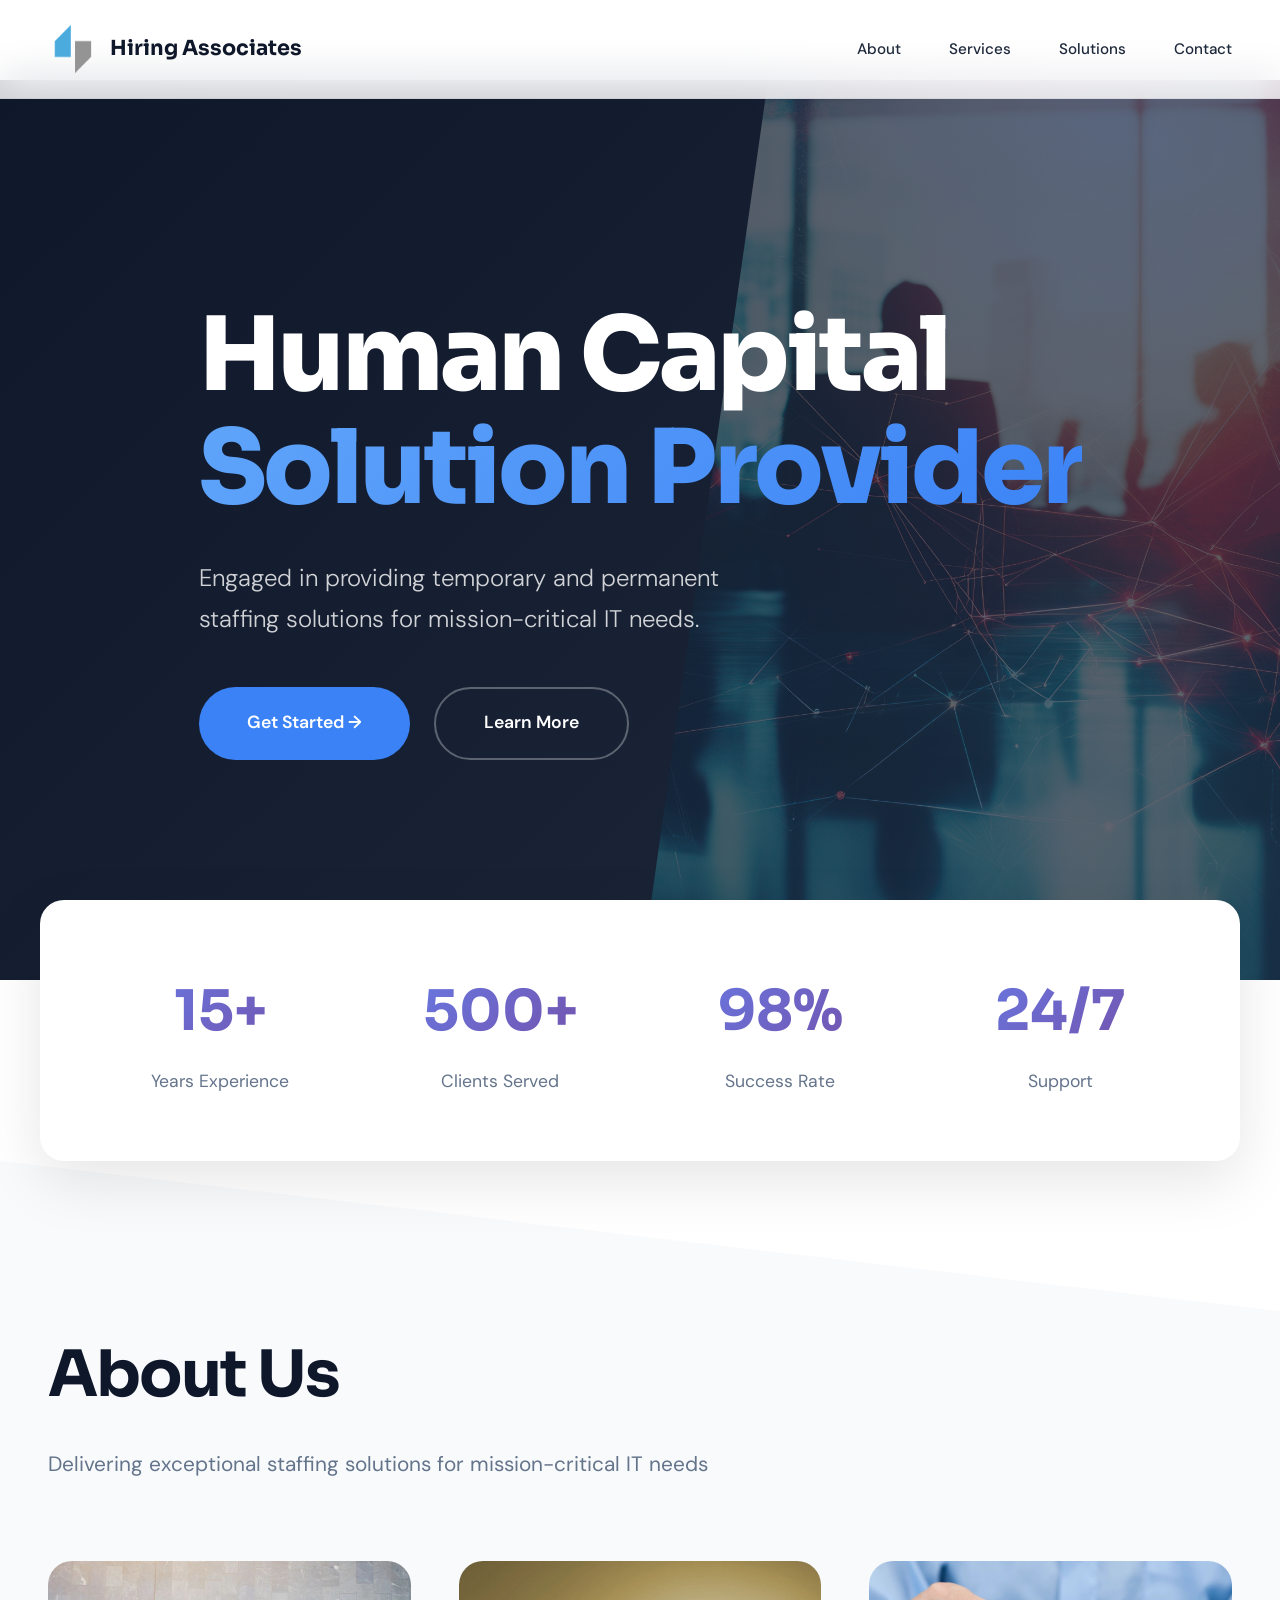
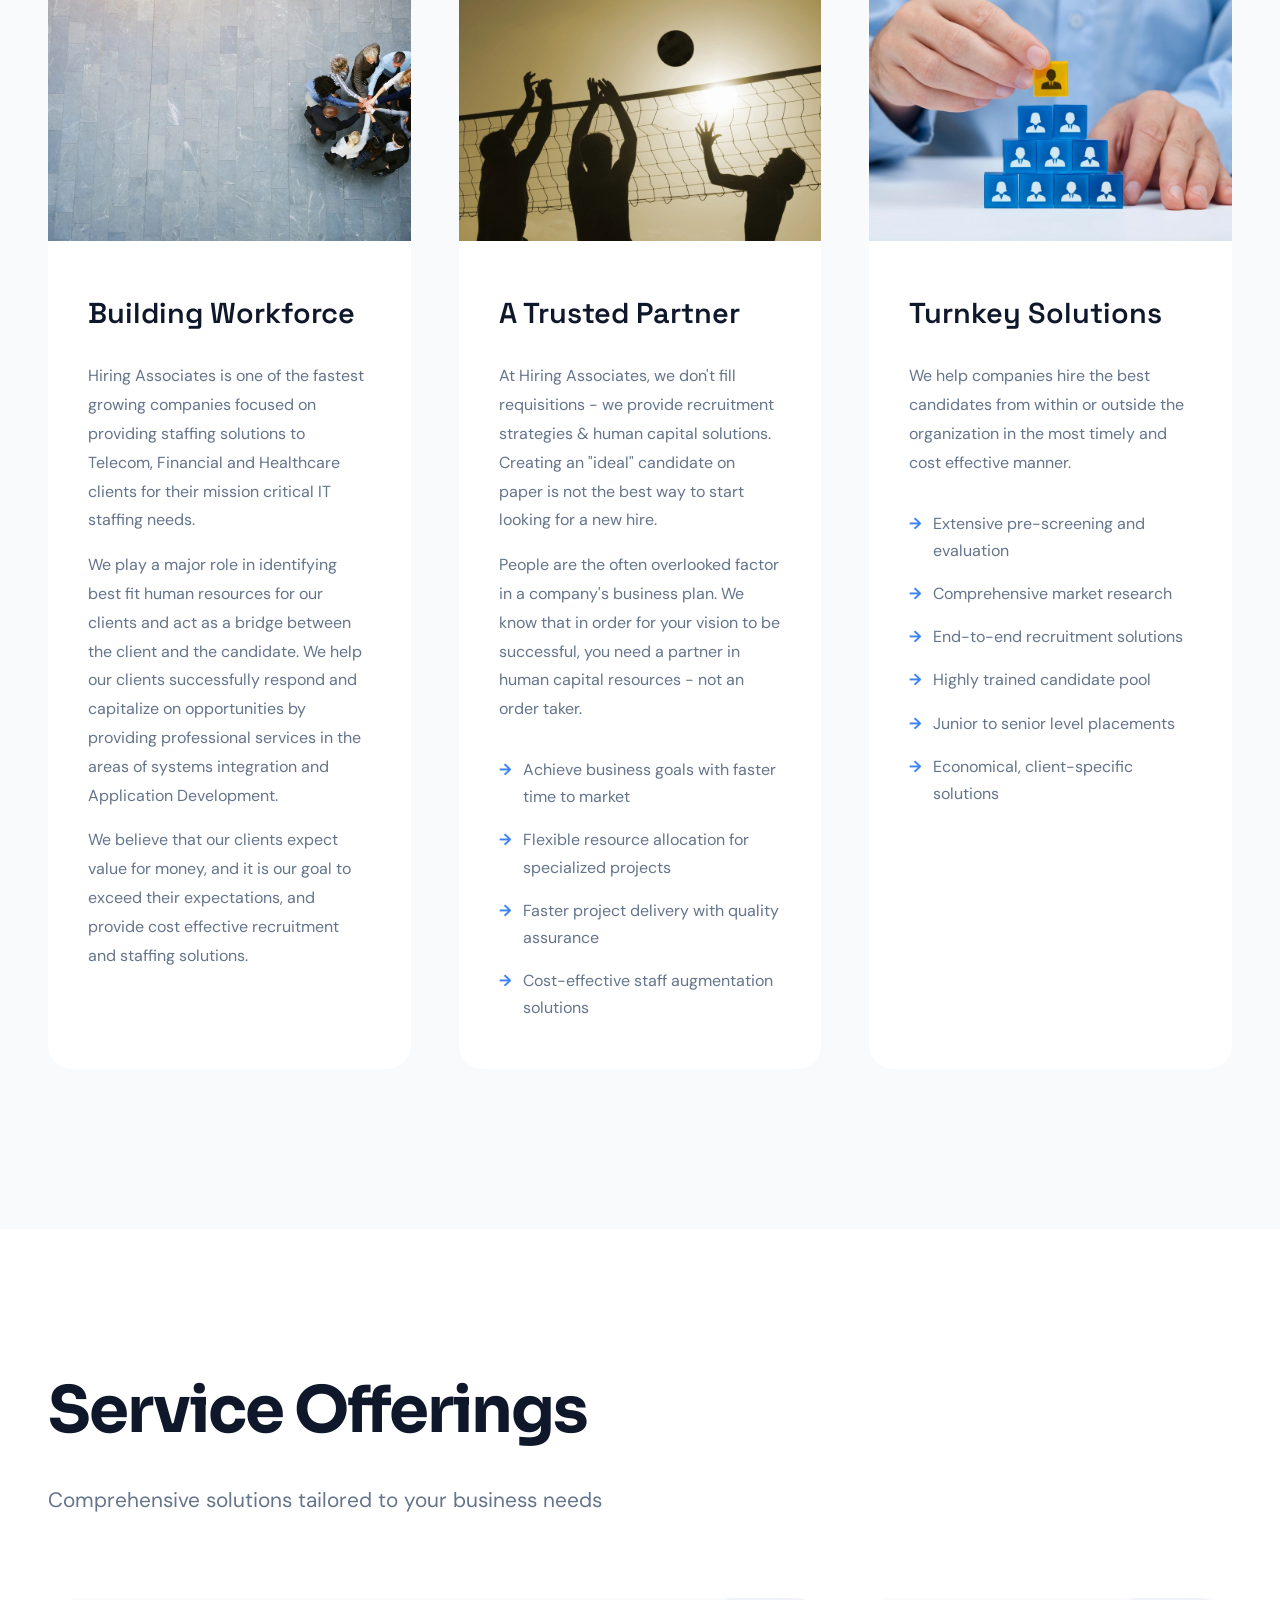
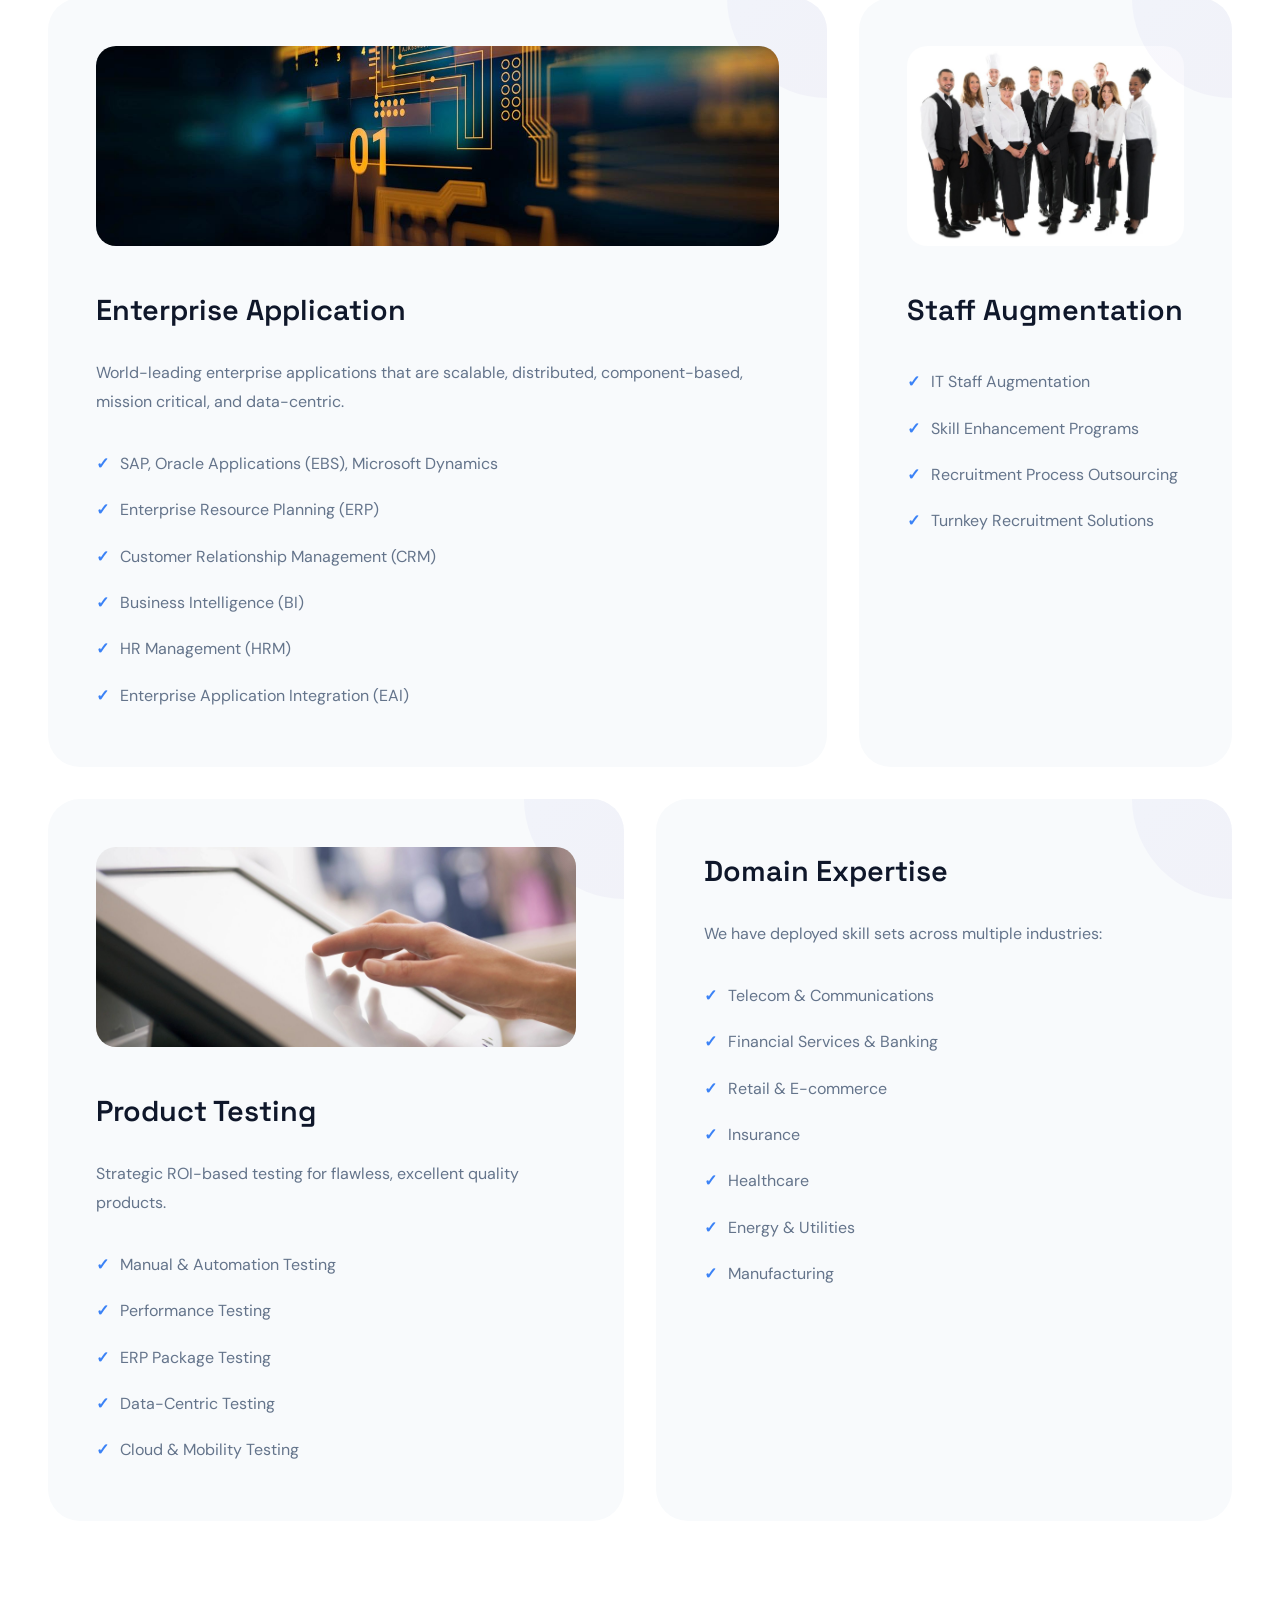
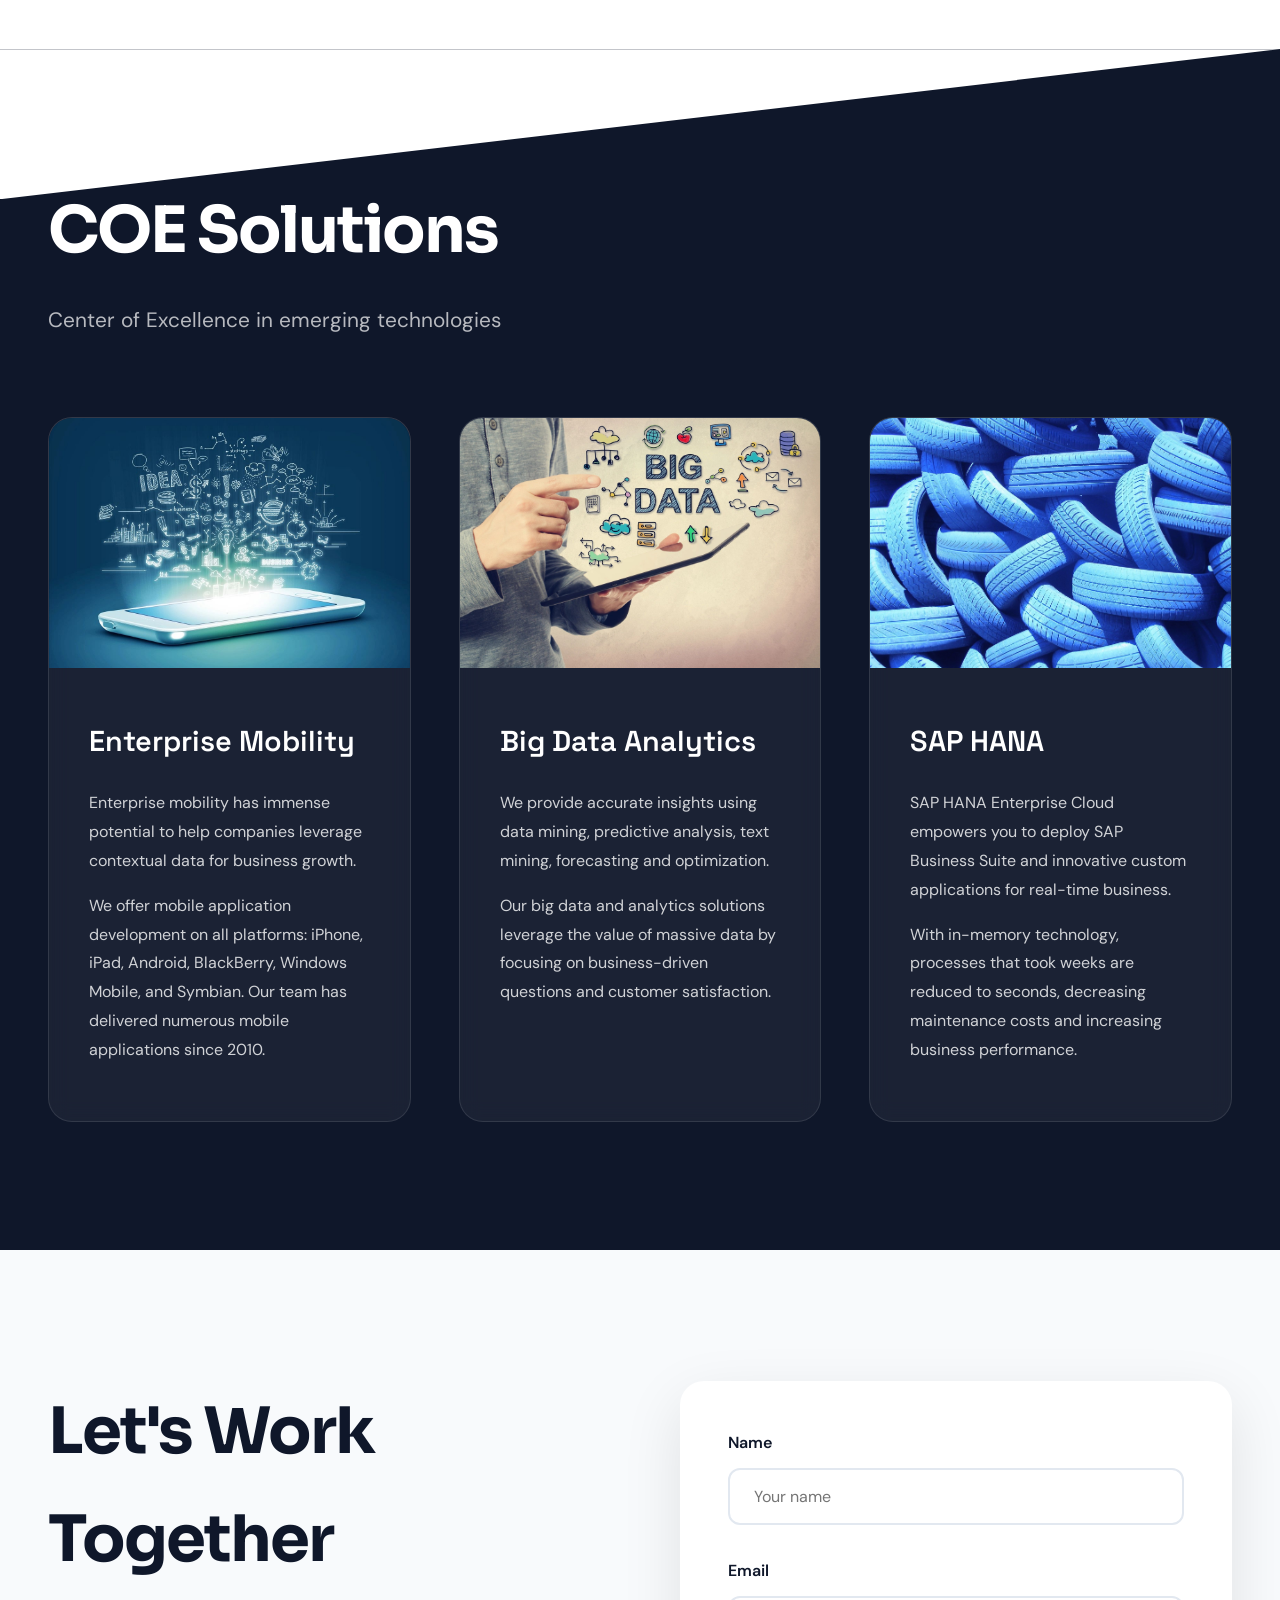
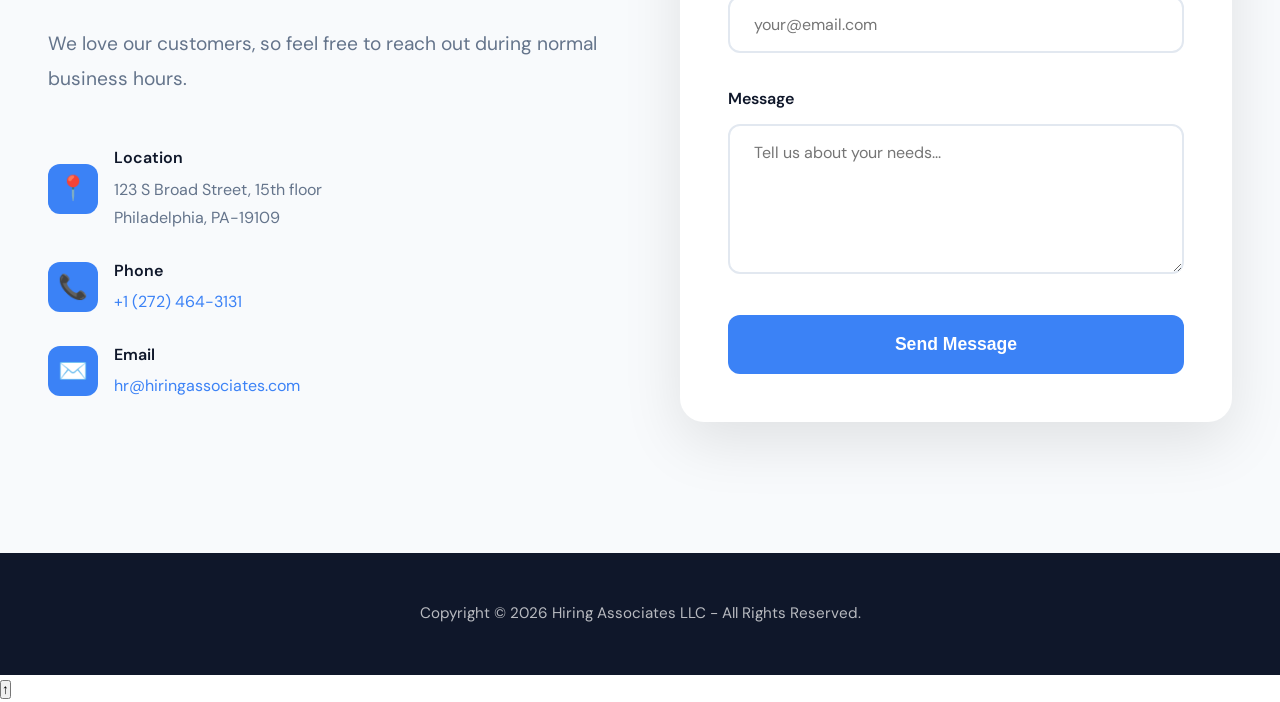
==== commit 22e620b3: "Footer year 2026, phone +1 US format, go-to-top position fix" ====
--- a/index.html
+++ b/index.html
@@ -960,7 +960,7 @@
                         <div class="contact-icon">📞</div>
                         <div class="contact-detail-text">
                             <h4>Phone</h4>
-                            <p><a href="tel:2724643131">272 464 3131</a></p>
+                            <p><a href="tel:+12724643131">+1 (272) 464-3131</a></p>
                         </div>
                     </div>
 
@@ -995,8 +995,12 @@
     </section>
 
     <footer>
-        <p>Copyright © 2024 Hiring Associates LLC - All Rights Reserved.</p>
+        <p>Copyright © 2026 Hiring Associates LLC - All Rights Reserved.</p>
     </footer>
+
+    <div class="go-to-top-wrap">
+        <button type="button" class="go-to-top" id="goToTop" aria-label="Go to top"><span class="go-to-top-arrow">↑</span></button>
+    </div>
 
     <script>
         // Scroll animations
@@ -1025,6 +1029,19 @@
                 }
             });
         });
+
+        // Go to top button
+        const goToTopBtn = document.getElementById('goToTop');
+        window.addEventListener('scroll', () => {
+            if (window.scrollY > 300) {
+                goToTopBtn.classList.add('visible');
+            } else {
+                goToTopBtn.classList.remove('visible');
+            }
+        });
+        goToTopBtn.addEventListener('click', () => {
+            window.scrollTo({ top: 0, behavior: 'smooth' });
+        });
     </script>
 </body>
 </html>
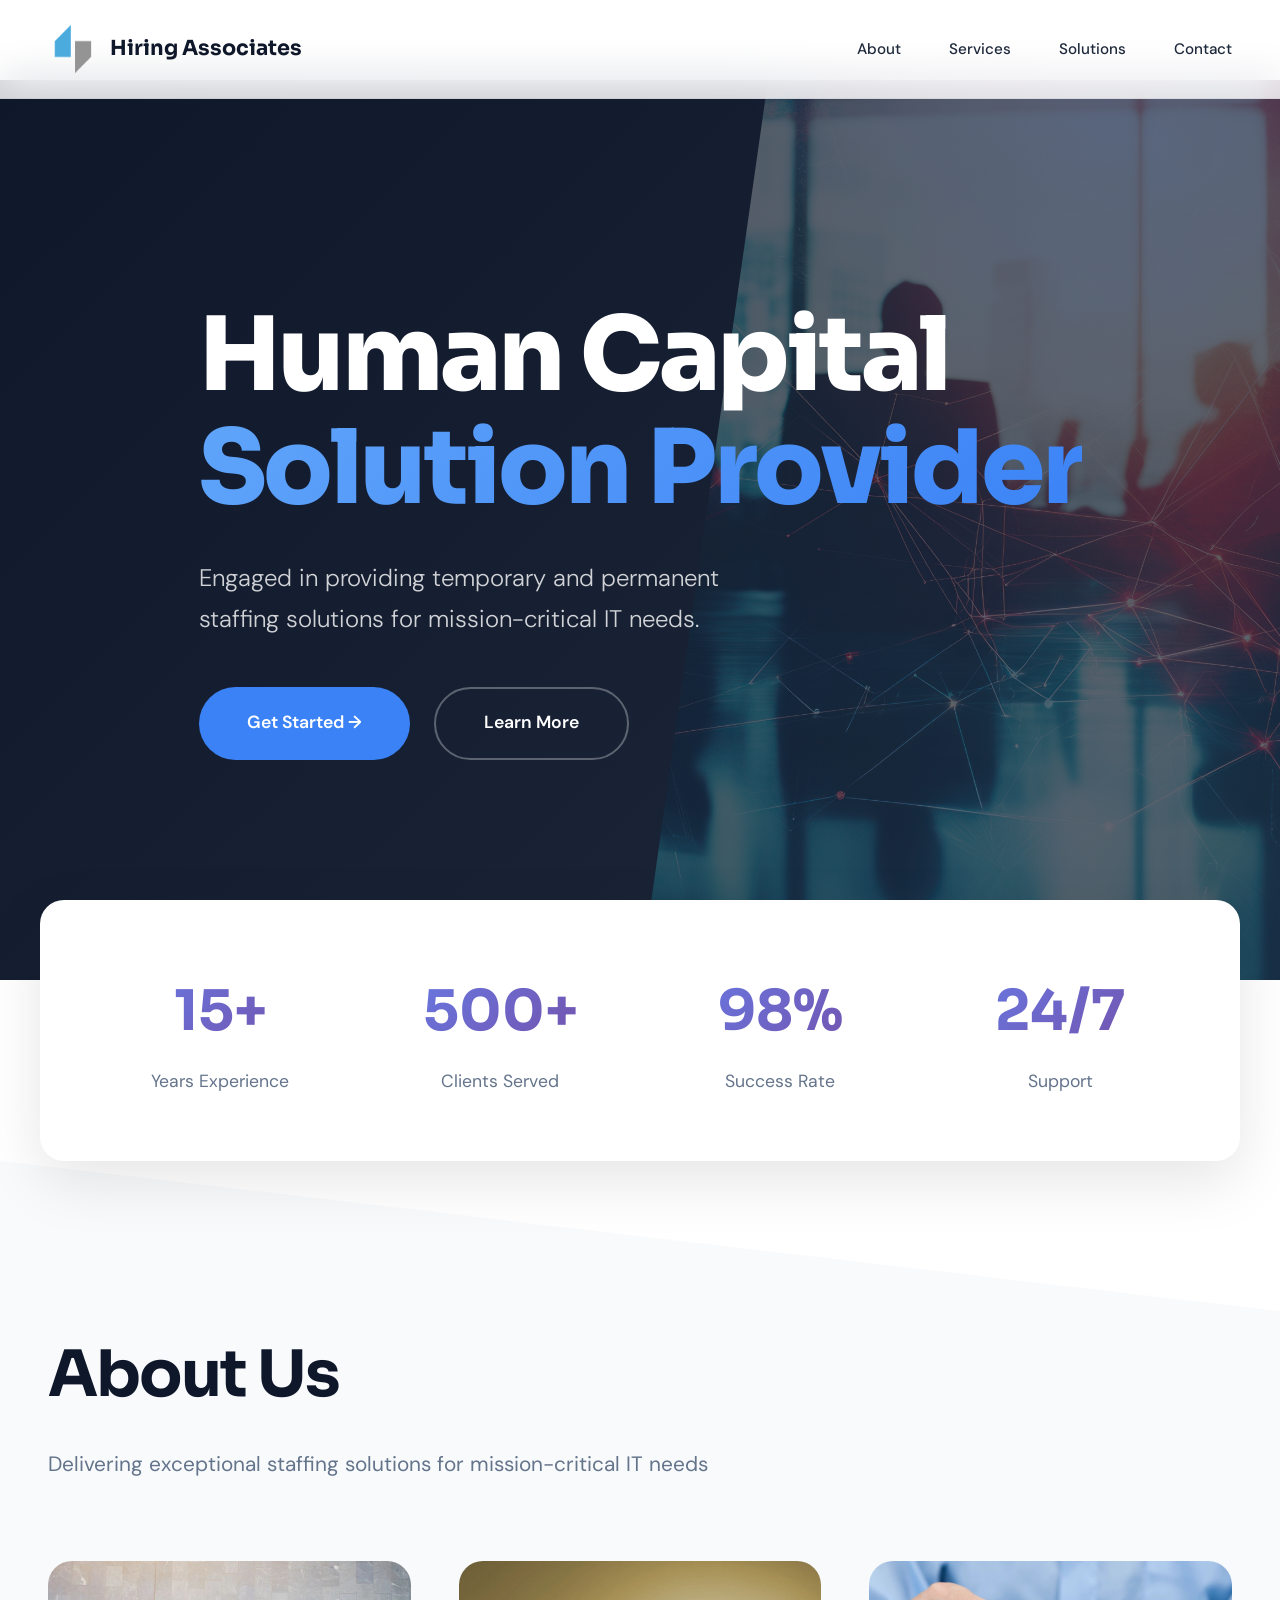
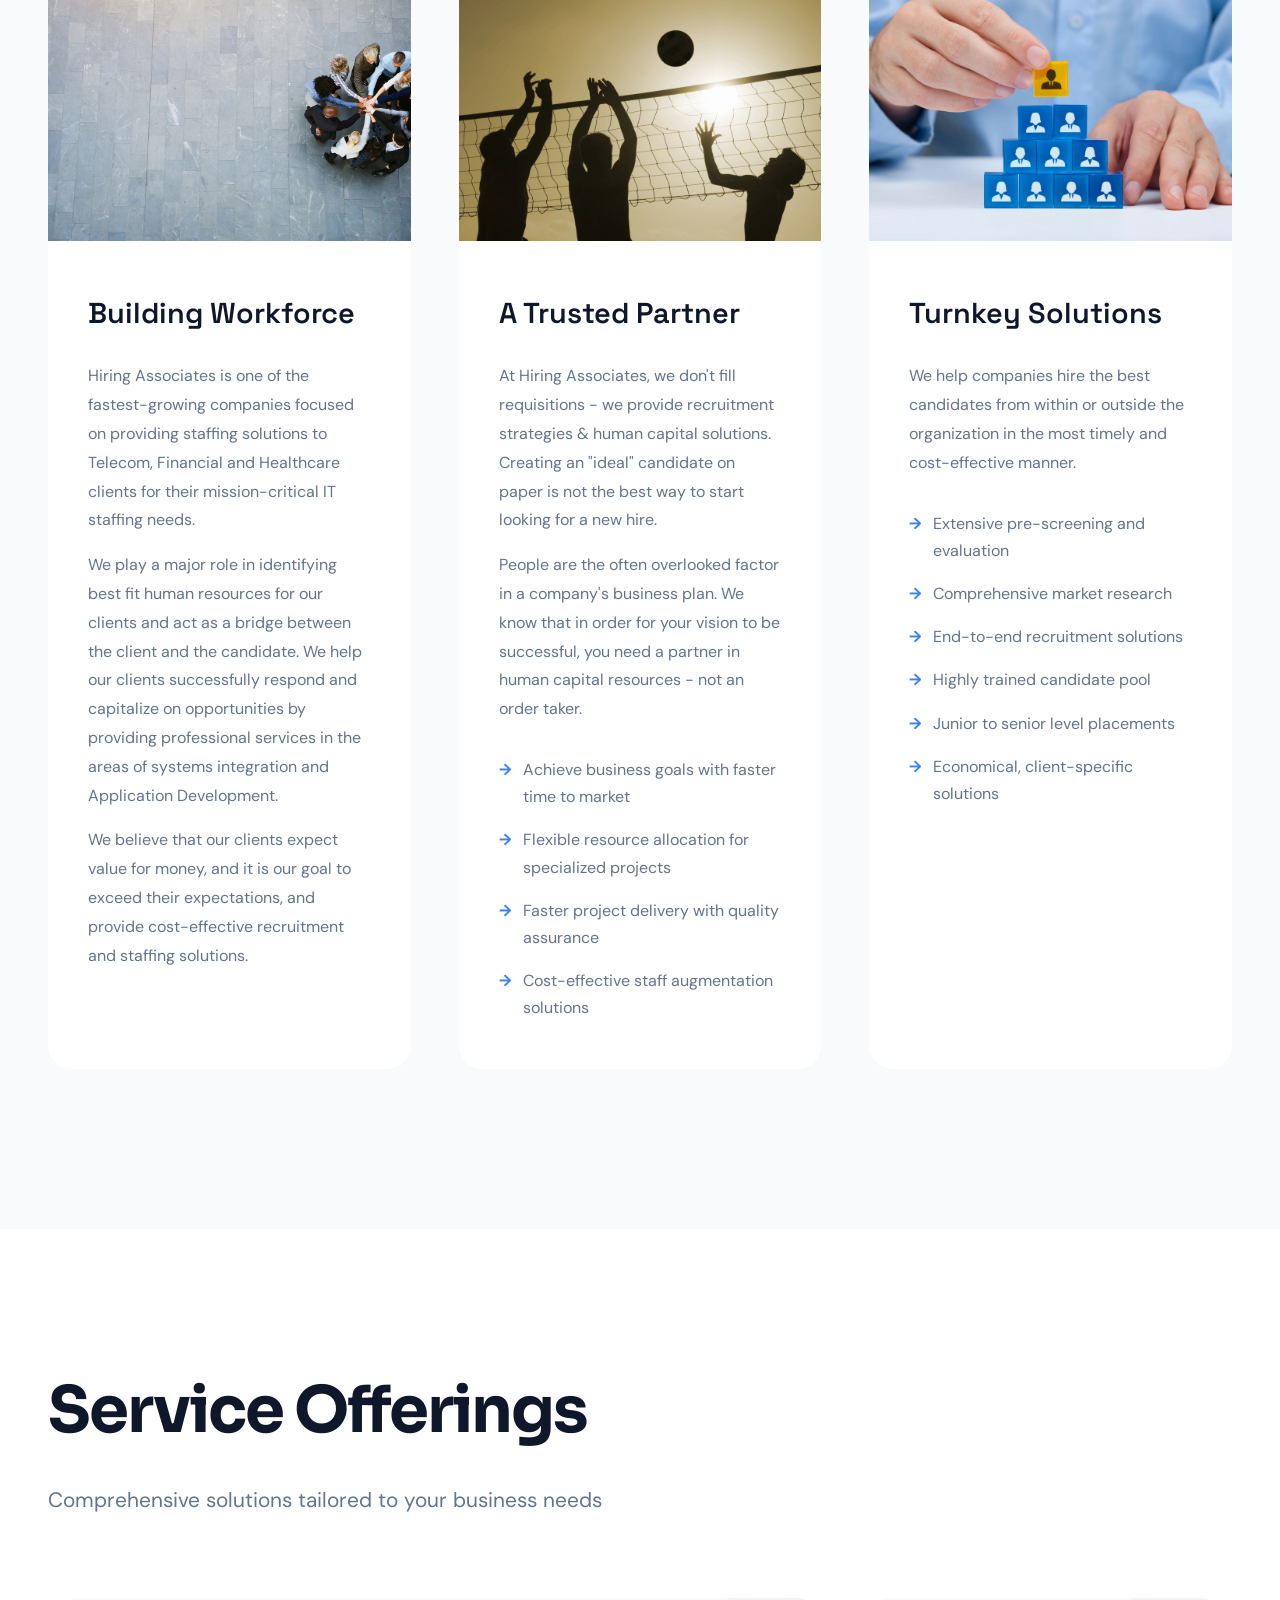
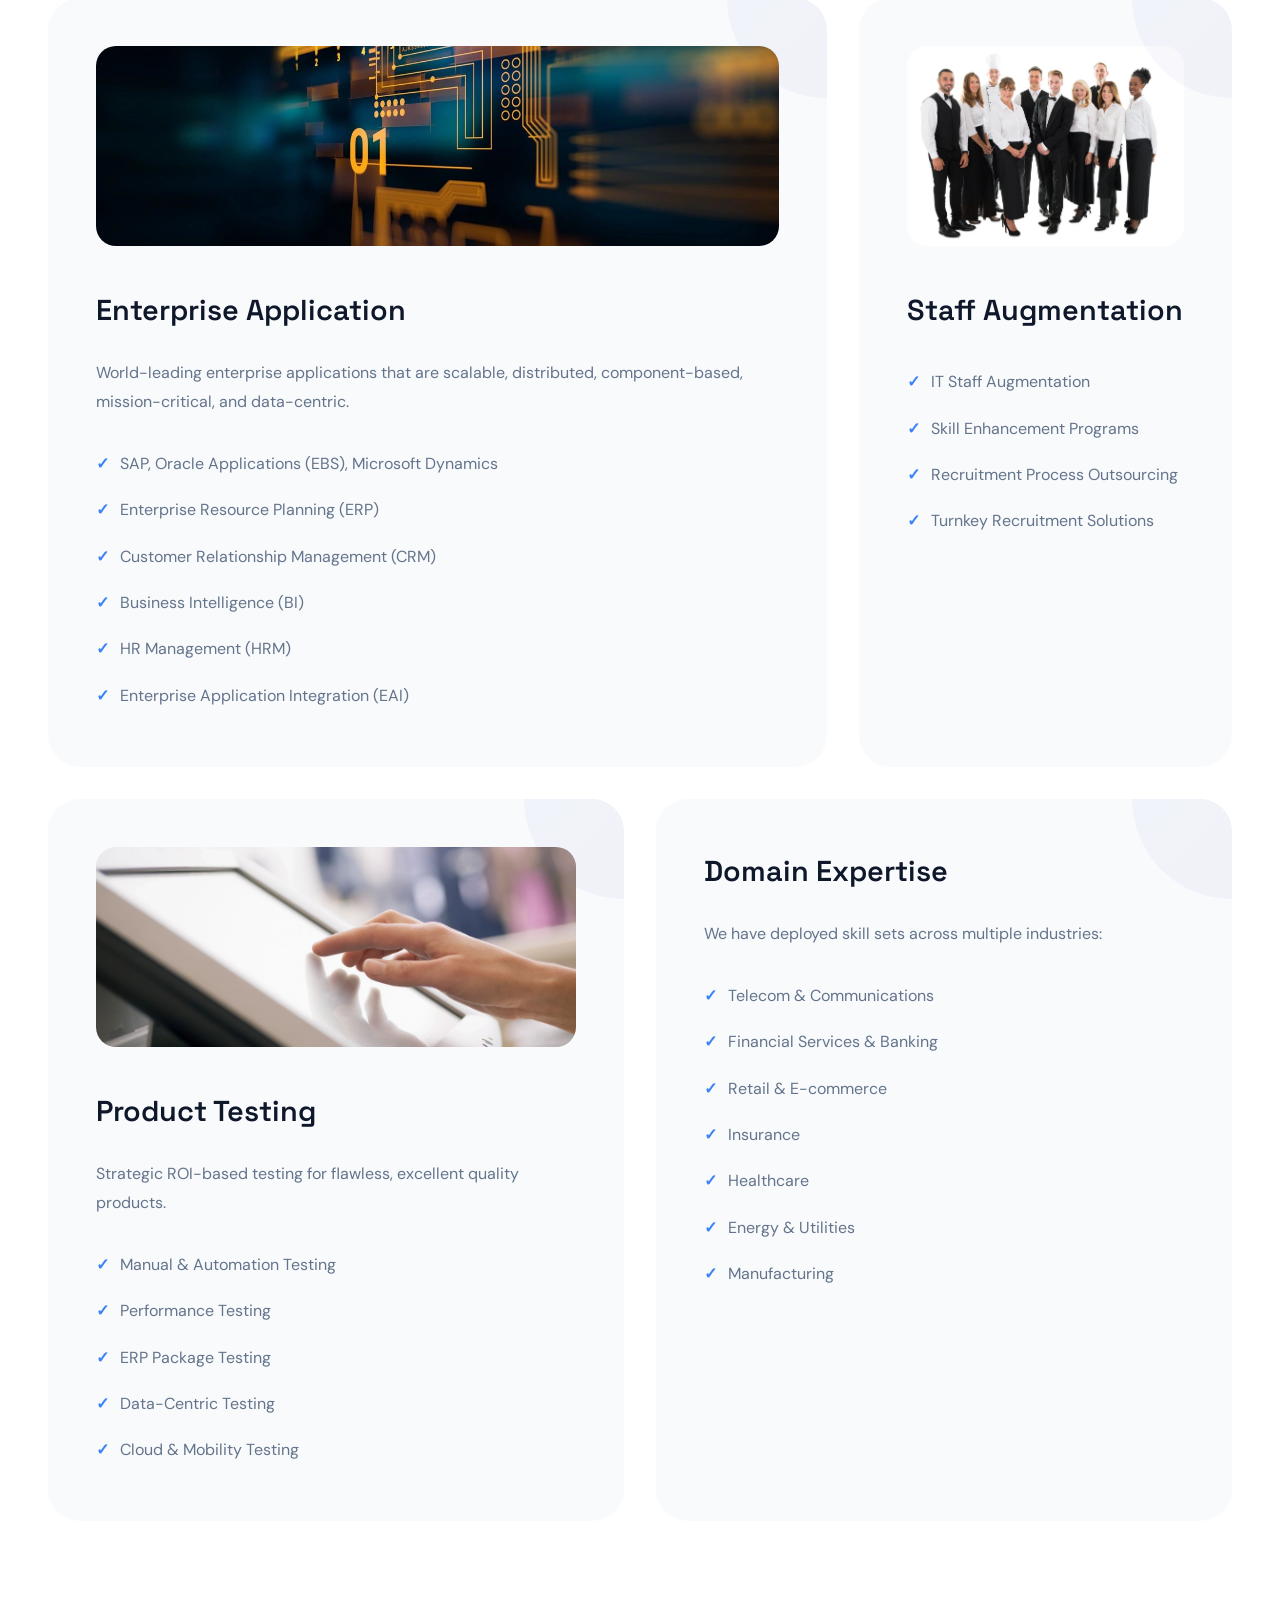
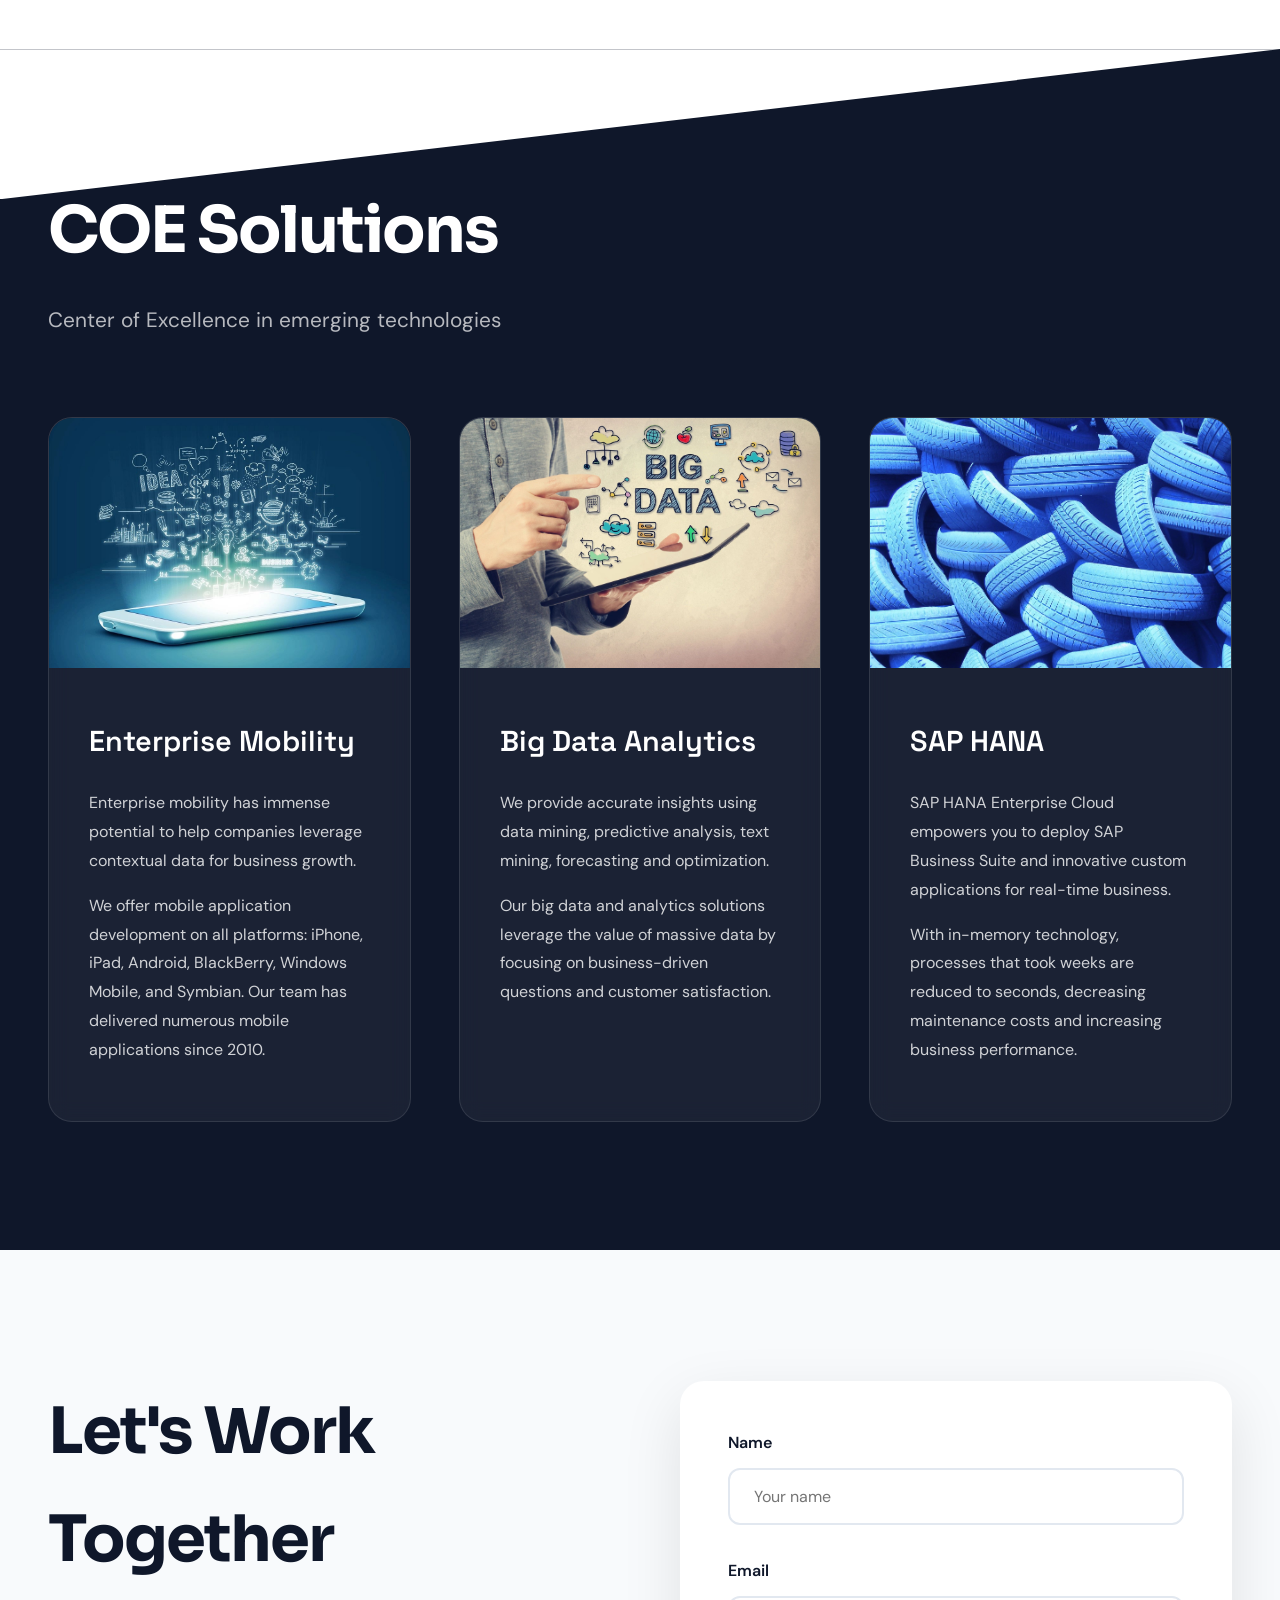
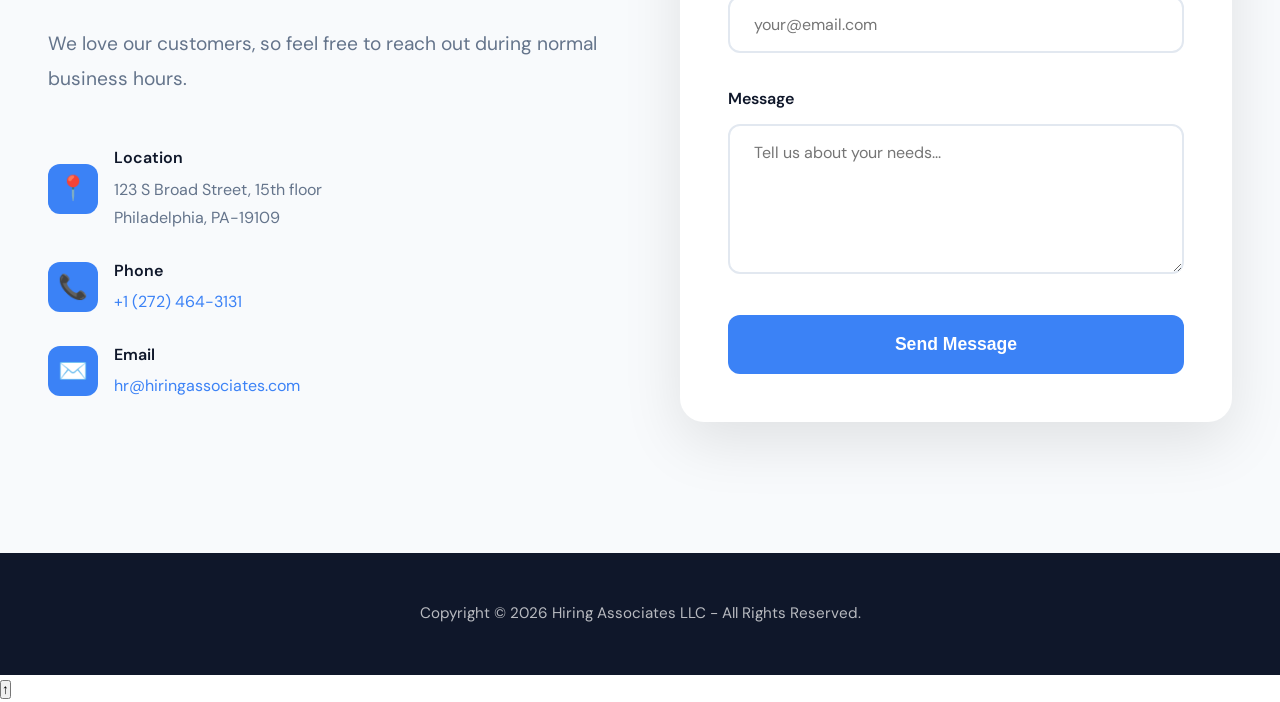
==== commit 83f4230e: "Spelling and grammar fixes: hyphenation, Android, within, data, index-old corrections" ====
--- a/index.html
+++ b/index.html
@@ -804,9 +804,9 @@
                     <img src="images/image18.jpg" alt="Building Workforce" class="about-card-image">
                     <div class="about-card-content">
                         <h3>Building Workforce</h3>
-                        <p>Hiring Associates is one of the fastest growing companies focused on providing staffing solutions to Telecom, Financial and Healthcare clients for their mission critical IT staffing needs.</p>
+                        <p>Hiring Associates is one of the fastest-growing companies focused on providing staffing solutions to Telecom, Financial and Healthcare clients for their mission-critical IT staffing needs.</p>
                         <p>We play a major role in identifying best fit human resources for our clients and act as a bridge between the client and the candidate. We help our clients successfully respond and capitalize on opportunities by providing professional services in the areas of systems integration and Application Development.</p>
-                        <p>We believe that our clients expect value for money, and it is our goal to exceed their expectations, and provide cost effective recruitment and staffing solutions.</p>
+                        <p>We believe that our clients expect value for money, and it is our goal to exceed their expectations, and provide cost-effective recruitment and staffing solutions.</p>
                     </div>
                 </div>
 
@@ -829,7 +829,7 @@
                     <img src="images/image20.jpg" alt="Turnkey Solutions" class="about-card-image">
                     <div class="about-card-content">
                         <h3>Turnkey Solutions</h3>
-                        <p>We help companies hire the best candidates from within or outside the organization in the most timely and cost effective manner.</p>
+                        <p>We help companies hire the best candidates from within or outside the organization in the most timely and cost-effective manner.</p>
                         <ul>
                             <li>Extensive pre-screening and evaluation</li>
                             <li>Comprehensive market research</li>
@@ -853,7 +853,7 @@
                 <div class="bento-item large fade-in">
                     <img src="images/image22.jpg" alt="Enterprise Application">
                     <h3>Enterprise Application</h3>
-                    <p>World-leading enterprise applications that are scalable, distributed, component-based, mission critical, and data-centric.</p>
+                    <p>World-leading enterprise applications that are scalable, distributed, component-based, mission-critical, and data-centric.</p>
                     <ul>
                         <li>SAP, Oracle Applications (EBS), Microsoft Dynamics</li>
                         <li>Enterprise Resource Planning (ERP)</li>
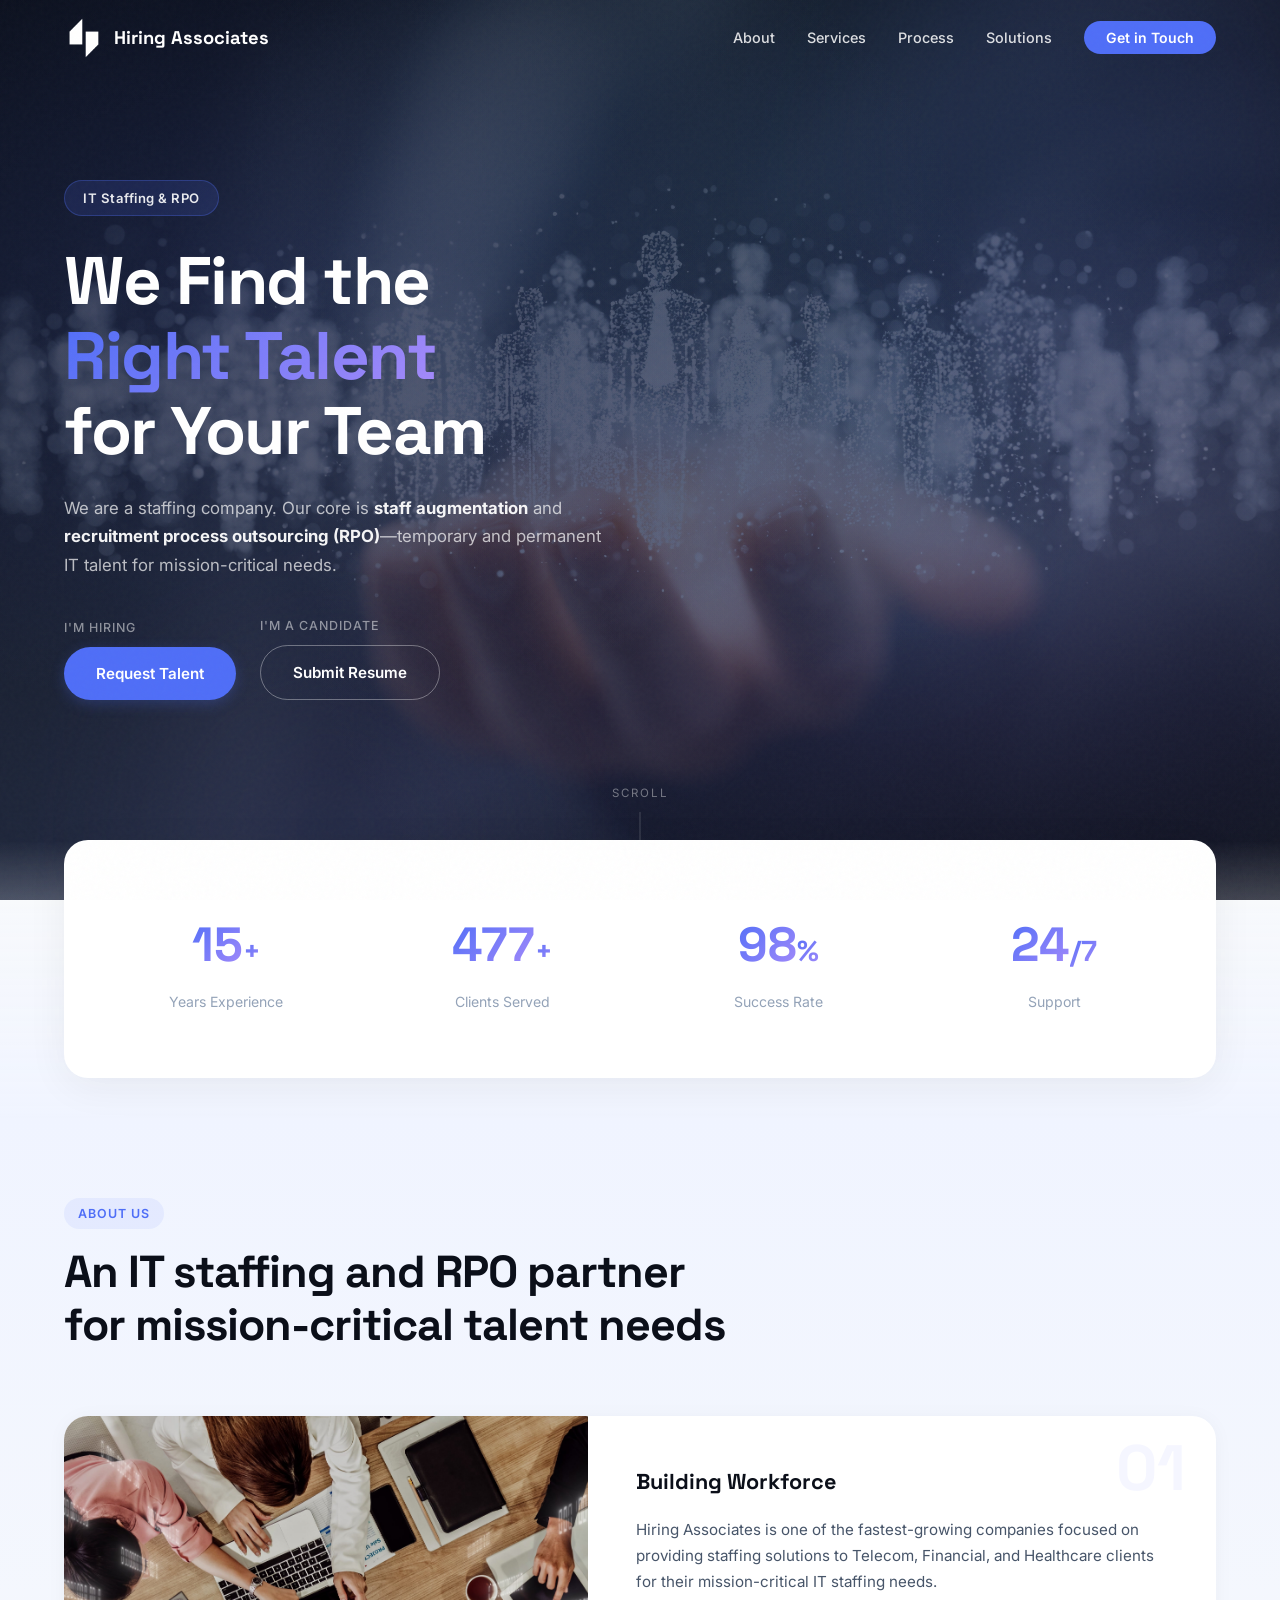
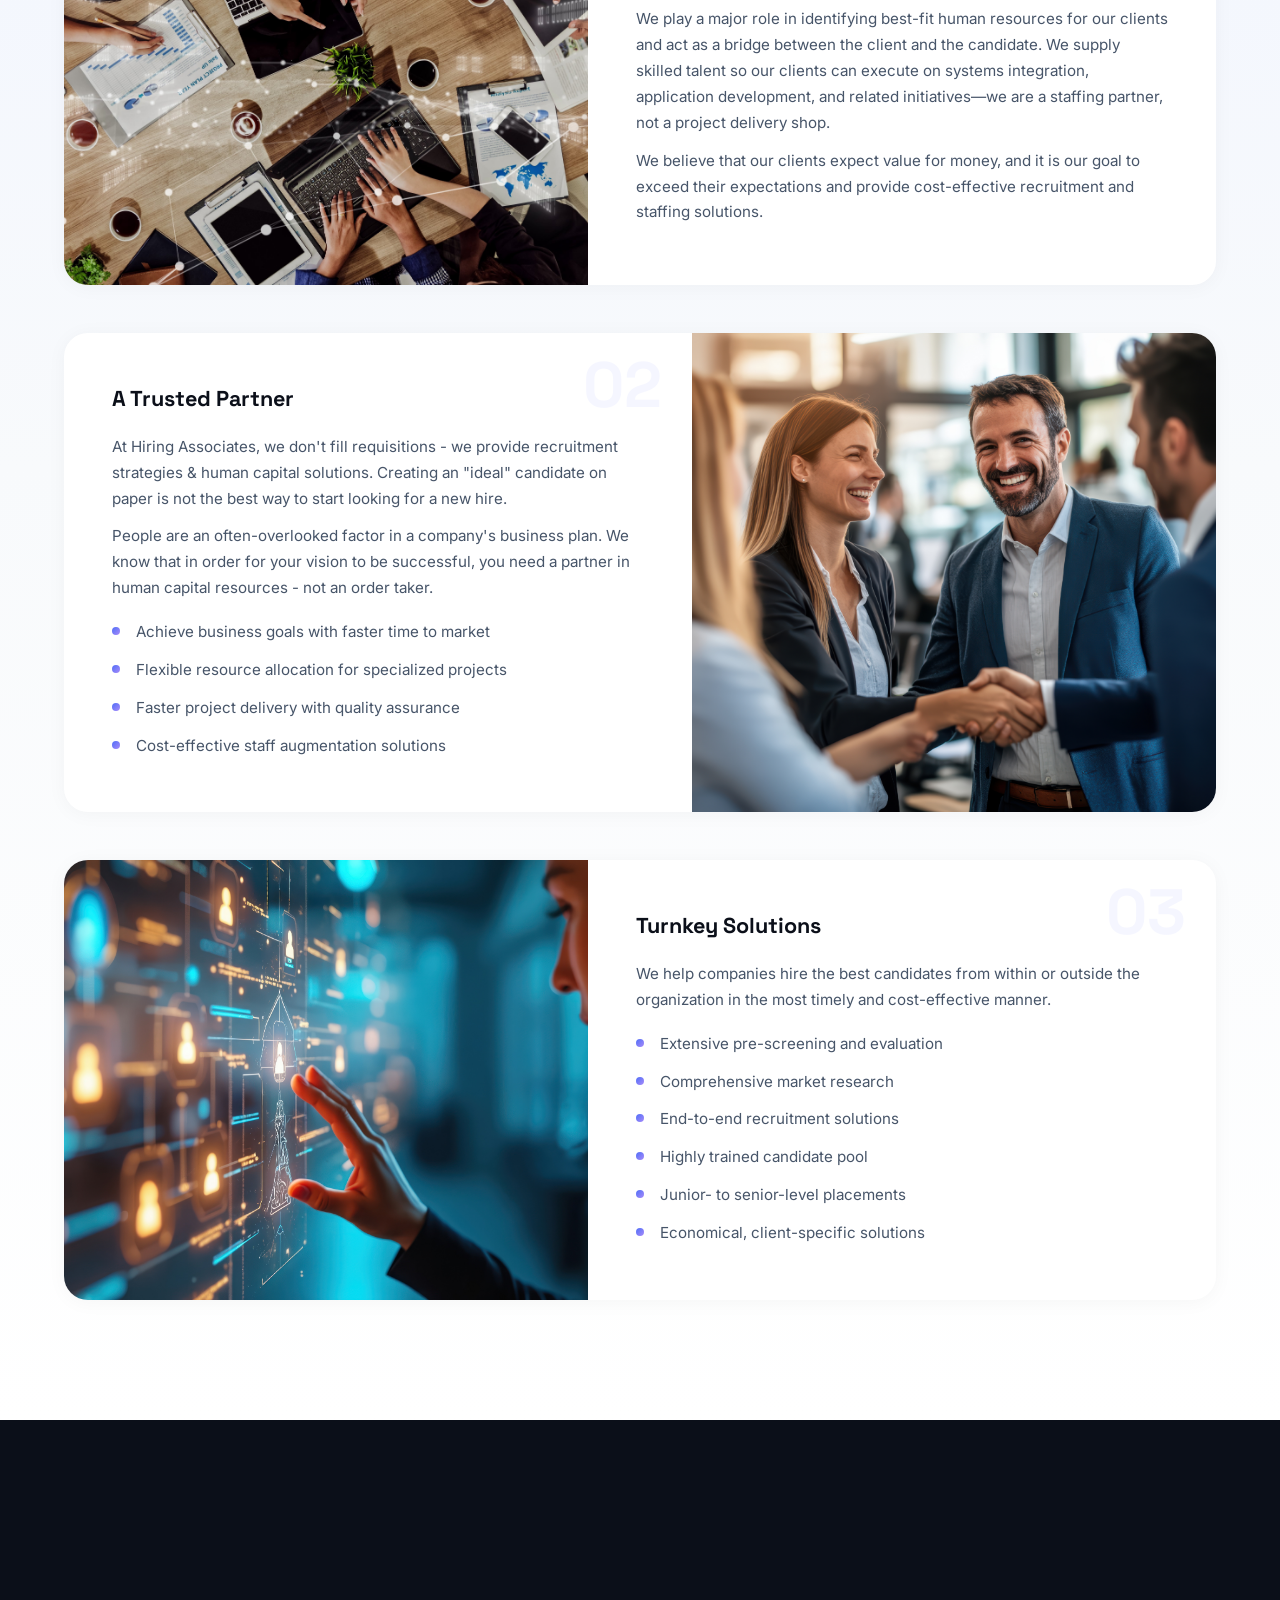
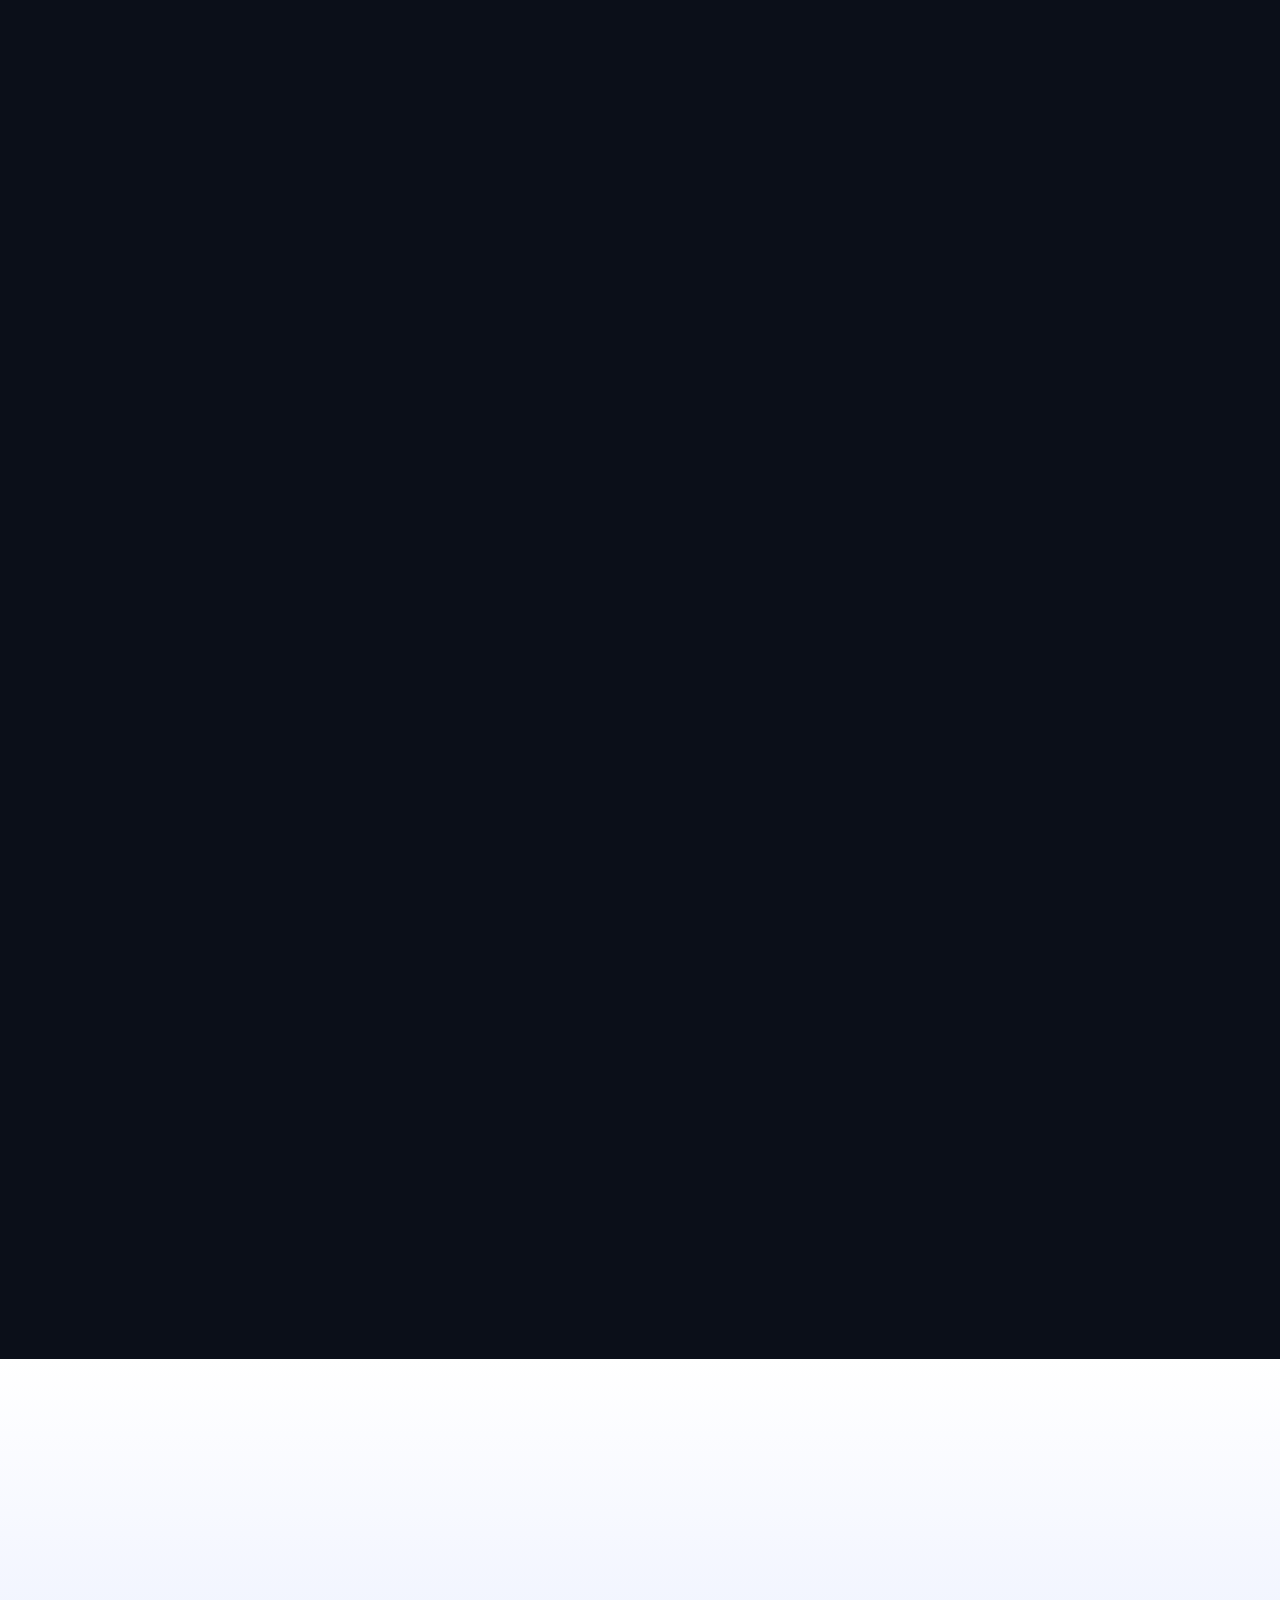
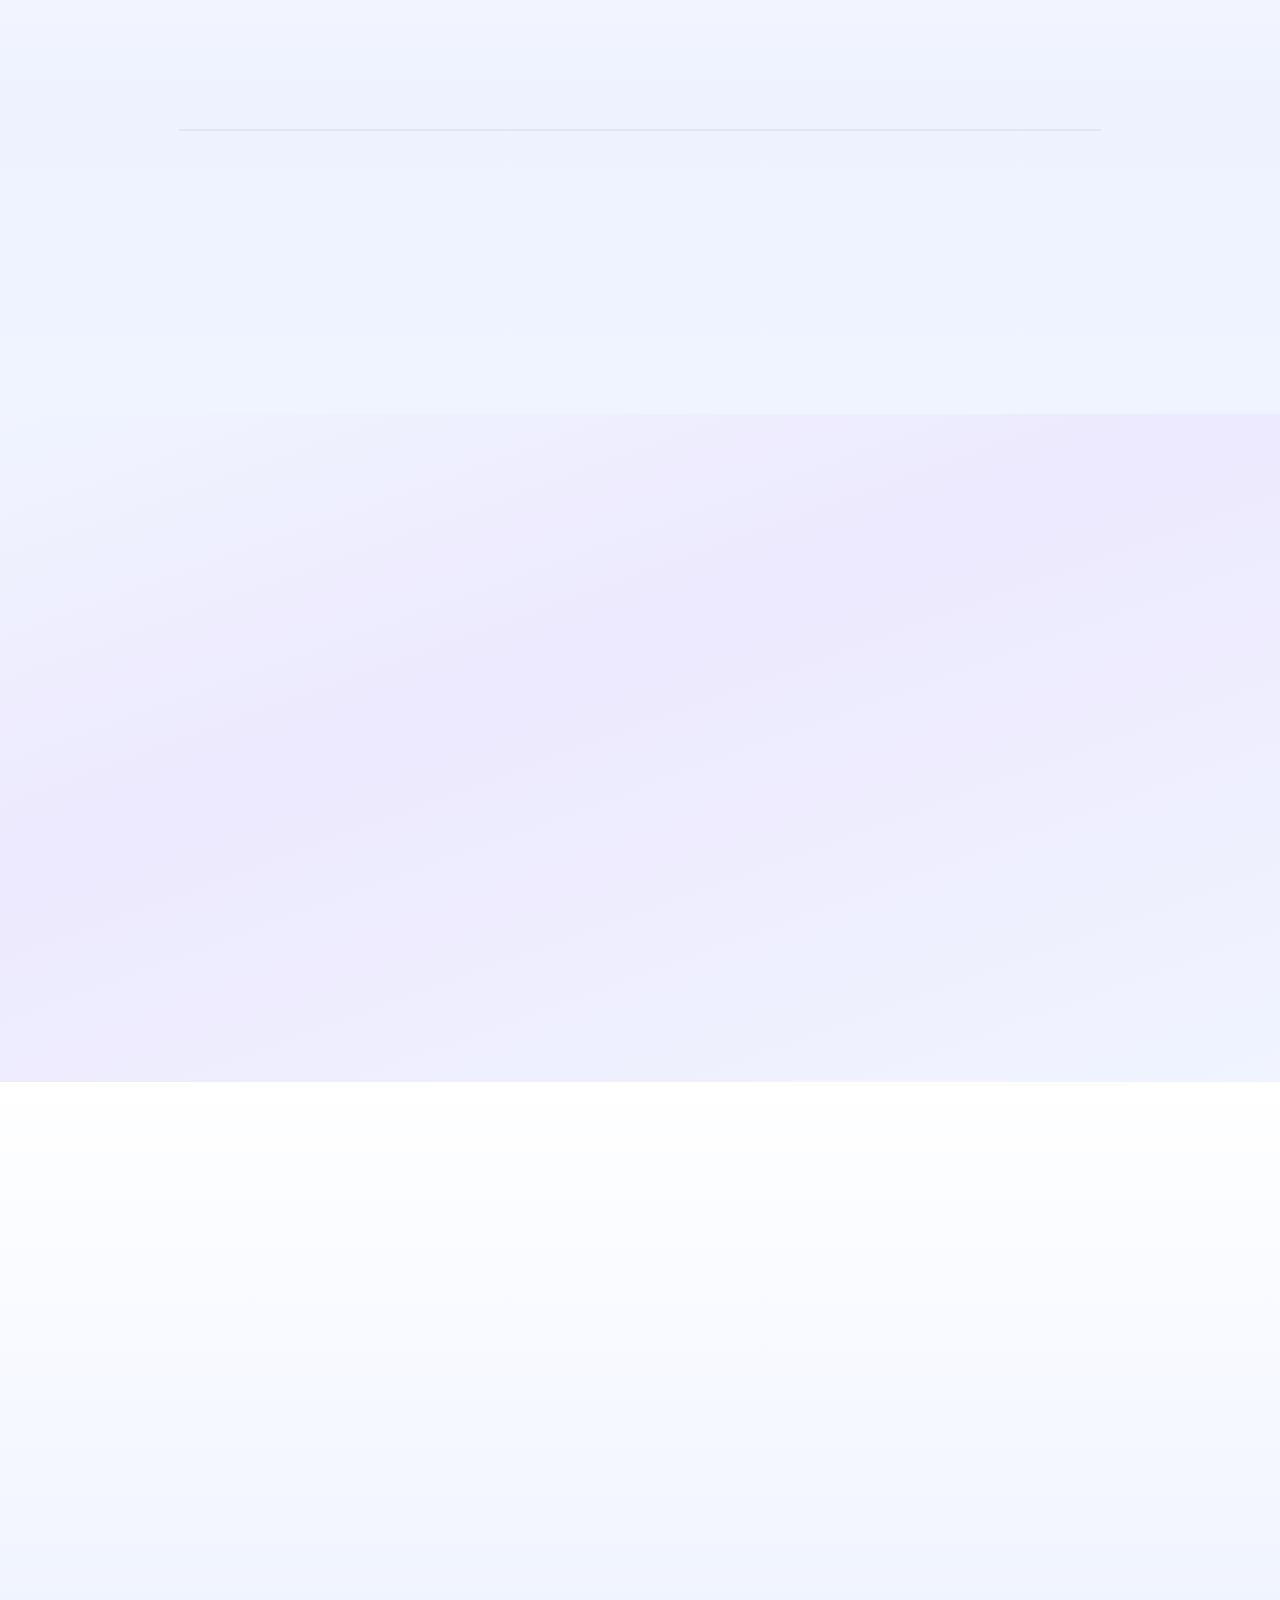
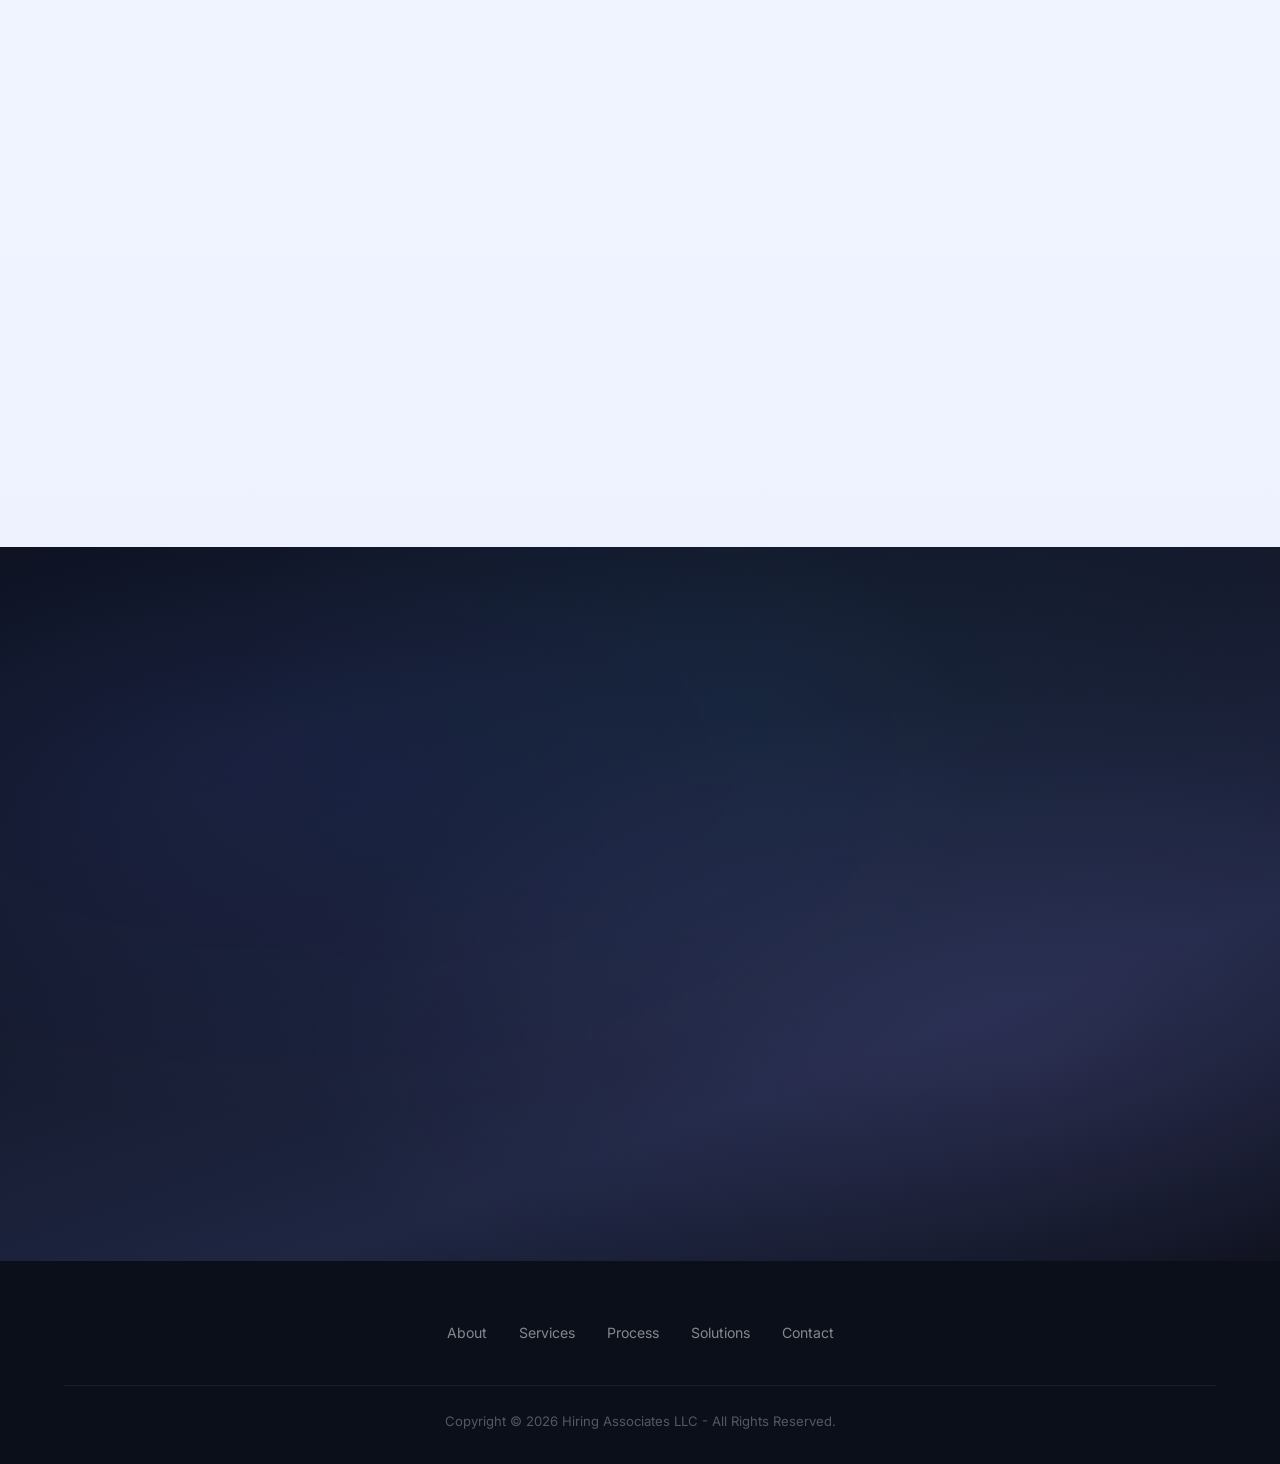
==== commit aadb8e82: "Phase 2: Modern redesign, contact form with Formspree and spam protection, new images, consistent sp" ====
--- a/index.html
+++ b/index.html
@@ -3,819 +3,139 @@
 <head>
     <meta charset="UTF-8">
     <meta name="viewport" content="width=device-width, initial-scale=1.0">
-    <title>Hiring Associates - Human Capital Solutions</title>
+    <title>Hiring Associates - IT Staffing & Recruitment Firm</title>
     <link rel="preconnect" href="https://fonts.googleapis.com">
     <link rel="preconnect" href="https://fonts.gstatic.com" crossorigin>
-    <link href="https://fonts.googleapis.com/css2?family=DM+Sans:wght@400;500;700&family=Space+Grotesk:wght@300;400;500;600;700&family=Sora:wght@300;400;600;700;800&display=swap" rel="stylesheet">
-    <style>
-        * {
-            margin: 0;
-            padding: 0;
-            box-sizing: border-box;
-        }
-
-        :root {
-            --primary: #0F172A;
-            --accent: #3B82F6;
-            --accent-light: #60A5FA;
-            --text: #1E293B;
-            --text-light: #64748B;
-            --bg: #FFFFFF;
-            --bg-alt: #F8FAFC;
-            --gradient-1: linear-gradient(135deg, #667eea 0%, #764ba2 100%);
-            --gradient-2: linear-gradient(135deg, #f093fb 0%, #f5576c 100%);
-            --gradient-3: linear-gradient(135deg, #4facfe 0%, #00f2fe 100%);
-        }
-
-        html {
-            scroll-behavior: smooth;
-            scroll-padding-top: 100px;
-        }
-
-        body {
-            font-family: 'DM Sans', -apple-system, sans-serif;
-            line-height: 1.7;
-            color: var(--text);
-            background: var(--bg);
-            overflow-x: hidden;
-        }
-
-        /* Navigation */
-        nav {
-            position: fixed;
-            top: 0;
-            left: 0;
-            right: 0;
-            z-index: 1000;
-            background: rgba(255, 255, 255, 0.8);
-            backdrop-filter: blur(20px) saturate(180%);
-            border-bottom: 1px solid rgba(0, 0, 0, 0.05);
-        }
-
-        .nav-container {
-            max-width: 1400px;
-            margin: 0 auto;
-            padding: 1.5rem 3rem;
-            display: flex;
-            justify-content: space-between;
-            align-items: center;
-        }
-
-        .logo {
-            display: flex;
-            align-items: center;
-            gap: 0.75rem;
-        }
-
-        .logo img {
-            height: 50px;
-        }
-
-        .logo-text {
-            font-family: 'Sora', sans-serif;
-            font-weight: 700;
-            font-size: 1.3rem;
-            color: var(--primary);
-        }
-
-        .nav-links {
-            display: flex;
-            gap: 3rem;
-            list-style: none;
-        }
-
-        .nav-links a {
-            text-decoration: none;
-            color: var(--text);
-            font-weight: 500;
-            font-size: 0.95rem;
-            transition: color 0.3s;
-            position: relative;
-        }
-
-        .nav-links a::after {
-            content: '';
-            position: absolute;
-            bottom: -5px;
-            left: 0;
-            width: 0;
-            height: 2px;
-            background: var(--accent);
-            transition: width 0.3s;
-        }
-
-        .nav-links a:hover {
-            color: var(--accent);
-        }
-
-        .nav-links a:hover::after {
-            width: 100%;
-        }
-
-        /* Hero Section - Full screen with diagonal split */
-        .hero {
-            min-height: 100vh;
-            display: flex;
-            align-items: center;
-            position: relative;
-            overflow: hidden;
-            background: linear-gradient(135deg, #0F172A 0%, #1E293B 100%);
-            margin-top: 80px;
-        }
-
-        .hero::before {
-            content: '';
-            position: absolute;
-            top: 0;
-            right: 0;
-            width: 50%;
-            height: 100%;
-            background: url('images/hero-banner.jpeg') center/cover;
-            clip-path: polygon(20% 0, 100% 0, 100% 100%, 0% 100%);
-            opacity: 0.3;
-        }
-
-        .hero::after {
-            content: '';
-            position: absolute;
-            top: -50%;
-            right: -20%;
-            width: 800px;
-            height: 800px;
-            background: radial-gradient(circle, rgba(59, 130, 246, 0.15) 0%, transparent 70%);
-            border-radius: 50%;
-            animation: float 20s ease-in-out infinite;
-        }
-
-        @keyframes float {
-            0%, 100% { transform: translate(0, 0) scale(1); }
-            50% { transform: translate(-50px, 50px) scale(1.1); }
-        }
-
-        .hero-content {
-            max-width: 1400px;
-            margin: 0 auto;
-            padding: 0 3rem;
-            position: relative;
-            z-index: 2;
-        }
-
-        .hero h1 {
-            font-family: 'Sora', sans-serif;
-            font-size: clamp(3rem, 8vw, 7rem);
-            font-weight: 800;
-            line-height: 1.1;
-            color: #FFFFFF;
-            margin-bottom: 2rem;
-            letter-spacing: -3px;
-        }
-
-        .hero h1 span {
-            background: linear-gradient(135deg, #60A5FA 0%, #3B82F6 100%);
-            -webkit-background-clip: text;
-            -webkit-text-fill-color: transparent;
-            background-clip: text;
-        }
-
-        .hero p {
-            font-size: 1.5rem;
-            color: rgba(255, 255, 255, 0.8);
-            max-width: 600px;
-            margin-bottom: 3rem;
-            font-weight: 300;
-        }
-
-        .cta-group {
-            display: flex;
-            gap: 1.5rem;
-            flex-wrap: wrap;
-        }
-
-        .btn-primary {
-            padding: 1.2rem 3rem;
-            background: var(--accent);
-            color: white;
-            text-decoration: none;
-            border-radius: 50px;
-            font-weight: 600;
-            font-size: 1.1rem;
-            transition: all 0.3s;
-            display: inline-flex;
-            align-items: center;
-            gap: 0.5rem;
-        }
-
-        .btn-primary:hover {
-            background: var(--accent-light);
-            transform: translateY(-2px);
-            box-shadow: 0 20px 40px rgba(59, 130, 246, 0.3);
-        }
-
-        .btn-secondary {
-            padding: 1.2rem 3rem;
-            background: transparent;
-            color: white;
-            text-decoration: none;
-            border-radius: 50px;
-            font-weight: 600;
-            font-size: 1.1rem;
-            border: 2px solid rgba(255, 255, 255, 0.3);
-            transition: all 0.3s;
-        }
-
-        .btn-secondary:hover {
-            background: rgba(255, 255, 255, 0.1);
-            border-color: rgba(255, 255, 255, 0.5);
-        }
-
-        /* Stats Section - Overlapping */
-        .stats {
-            background: white;
-            margin: -80px auto 0;
-            max-width: 1200px;
-            position: relative;
-            z-index: 10;
-            border-radius: 24px;
-            padding: 4rem;
-            box-shadow: 0 20px 60px rgba(0, 0, 0, 0.1);
-            display: grid;
-            grid-template-columns: repeat(auto-fit, minmax(200px, 1fr));
-            gap: 3rem;
-        }
-
-        .stat-item {
-            text-align: center;
-        }
-
-        .stat-item h3 {
-            font-family: 'Sora', sans-serif;
-            font-size: 3.5rem;
-            font-weight: 700;
-            background: var(--gradient-1);
-            -webkit-background-clip: text;
-            -webkit-text-fill-color: transparent;
-            background-clip: text;
-            margin-bottom: 0.5rem;
-        }
-
-        .stat-item p {
-            color: var(--text-light);
-            font-size: 1.1rem;
-        }
-
-        /* About Section - Diagonal layout */
-        .about {
-            padding: 10rem 3rem;
-            background: var(--bg-alt);
-            position: relative;
-            overflow: hidden;
-        }
-
-        .about::before {
-            content: '';
-            position: absolute;
-            top: 0;
-            left: 0;
-            right: 0;
-            height: 150px;
-            background: white;
-            clip-path: polygon(0 0, 100% 0, 100% 100%, 0 0);
-        }
-
-        .about-container {
-            max-width: 1400px;
-            margin: 0 auto;
-        }
-
-        .section-title {
-            font-family: 'Sora', sans-serif;
-            font-size: clamp(2.5rem, 5vw, 4rem);
-            font-weight: 700;
-            color: var(--primary);
-            margin-bottom: 1rem;
-            letter-spacing: -2px;
-        }
-
-        .section-subtitle {
-            font-size: 1.3rem;
-            color: var(--text-light);
-            margin-bottom: 5rem;
-        }
-
-        .about-grid {
-            display: grid;
-            grid-template-columns: repeat(auto-fit, minmax(350px, 1fr));
-            gap: 3rem;
-        }
-
-        .about-card {
-            background: white;
-            border-radius: 24px;
-            overflow: hidden;
-            position: relative;
-            transition: all 0.5s cubic-bezier(0.175, 0.885, 0.32, 1.275);
-        }
-
-        .about-card:hover {
-            transform: translateY(-20px);
-        }
-
-        .about-card::before {
-            content: '';
-            position: absolute;
-            top: 0;
-            left: 0;
-            right: 0;
-            height: 6px;
-            background: var(--gradient-1);
-            transform: scaleX(0);
-            transform-origin: left;
-            transition: transform 0.5s;
-        }
-
-        .about-card:hover::before {
-            transform: scaleX(1);
-        }
-
-        .about-card-image {
-            width: 100%;
-            height: 280px;
-            object-fit: cover;
-            position: relative;
-        }
-
-        .about-card-content {
-            padding: 2.5rem;
-        }
-
-        .about-card h3 {
-            font-family: 'Space Grotesk', sans-serif;
-            font-size: 1.8rem;
-            font-weight: 600;
-            margin-bottom: 1.5rem;
-            color: var(--primary);
-        }
-
-        .about-card p {
-            color: var(--text-light);
-            line-height: 1.8;
-            margin-bottom: 1rem;
-        }
-
-        .about-card ul {
-            list-style: none;
-            margin-top: 1.5rem;
-        }
-
-        .about-card ul li {
-            padding: 0.5rem 0;
-            padding-left: 1.5rem;
-            position: relative;
-            color: var(--text-light);
-        }
-
-        .about-card ul li::before {
-            content: '→';
-            position: absolute;
-            left: 0;
-            color: var(--accent);
-            font-weight: 700;
-        }
-
-        /* Services Section - Bento Box Layout */
-        .services {
-            padding: 8rem 3rem;
-            background: white;
-            position: relative;
-        }
-
-        .services-container {
-            max-width: 1400px;
-            margin: 0 auto;
-        }
-
-        .bento-grid {
-            display: grid;
-            grid-template-columns: repeat(12, 1fr);
-            gap: 2rem;
-            margin-top: 4rem;
-        }
-
-        .bento-item {
-            background: var(--bg-alt);
-            border-radius: 32px;
-            padding: 3rem;
-            position: relative;
-            overflow: hidden;
-            transition: all 0.5s;
-        }
-
-        .bento-item:hover {
-            transform: scale(1.02);
-            box-shadow: 0 30px 60px rgba(0, 0, 0, 0.1);
-        }
-
-        .bento-item.large {
-            grid-column: span 8;
-        }
-
-        .bento-item.medium {
-            grid-column: span 4;
-        }
-
-        .bento-item.small {
-            grid-column: span 6;
-        }
-
-        .bento-item::before {
-            content: '';
-            position: absolute;
-            top: 0;
-            right: 0;
-            width: 200px;
-            height: 200px;
-            background: var(--gradient-1);
-            opacity: 0.05;
-            border-radius: 50%;
-            transform: translate(50%, -50%);
-        }
-
-        .bento-item img {
-            width: 100%;
-            height: 200px;
-            object-fit: cover;
-            border-radius: 20px;
-            margin-bottom: 2rem;
-        }
-
-        .bento-item h3 {
-            font-family: 'Space Grotesk', sans-serif;
-            font-size: 1.8rem;
-            font-weight: 600;
-            margin-bottom: 1.5rem;
-            color: var(--primary);
-        }
-
-        .bento-item p {
-            color: var(--text-light);
-            line-height: 1.8;
-            margin-bottom: 1rem;
-        }
-
-        .bento-item ul {
-            list-style: none;
-            margin-top: 1.5rem;
-        }
-
-        .bento-item ul li {
-            padding: 0.6rem 0;
-            padding-left: 1.5rem;
-            position: relative;
-            color: var(--text-light);
-        }
-
-        .bento-item ul li::before {
-            content: '✓';
-            position: absolute;
-            left: 0;
-            color: var(--accent);
-            font-weight: 700;
-        }
-
-        /* COE Section - Diagonal with image */
-        .coe {
-            padding: 8rem 3rem;
-            background: var(--primary);
-            color: white;
-            position: relative;
-            overflow: hidden;
-        }
-
-        .coe::before {
-            content: '';
-            position: absolute;
-            top: 0;
-            left: 0;
-            right: 0;
-            height: 150px;
-            background: white;
-            clip-path: polygon(0 0, 100% 0, 100% 0, 0 100%);
-        }
-
-        .coe-container {
-            max-width: 1400px;
-            margin: 0 auto;
-            position: relative;
-            z-index: 2;
-        }
-
-        .coe .section-title {
-            color: white;
-        }
-
-        .coe .section-subtitle {
-            color: rgba(255, 255, 255, 0.7);
-        }
-
-        .coe-grid {
-            display: grid;
-            grid-template-columns: repeat(auto-fit, minmax(350px, 1fr));
-            gap: 3rem;
-            margin-top: 4rem;
-        }
-
-        .coe-card {
-            background: rgba(255, 255, 255, 0.05);
-            backdrop-filter: blur(10px);
-            border: 1px solid rgba(255, 255, 255, 0.1);
-            border-radius: 24px;
-            overflow: hidden;
-            transition: all 0.5s;
-        }
-
-        .coe-card:hover {
-            background: rgba(255, 255, 255, 0.08);
-            transform: translateY(-10px);
-        }
-
-        .coe-card img {
-            width: 100%;
-            height: 250px;
-            object-fit: cover;
-        }
-
-        .coe-card-content {
-            padding: 2.5rem;
-        }
-
-        .coe-card h3 {
-            font-family: 'Space Grotesk', sans-serif;
-            font-size: 1.8rem;
-            font-weight: 600;
-            margin-bottom: 1.5rem;
-        }
-
-        .coe-card p {
-            color: rgba(255, 255, 255, 0.8);
-            line-height: 1.8;
-            margin-bottom: 1rem;
-        }
-
-        /* Contact Section - Modern split */
-        .contact {
-            padding: 8rem 3rem;
-            background: var(--bg-alt);
-        }
-
-        .contact-container {
-            max-width: 1200px;
-            margin: 0 auto;
-            display: grid;
-            grid-template-columns: 1fr 1fr;
-            gap: 5rem;
-            align-items: center;
-        }
-
-        .contact-info h2 {
-            font-family: 'Sora', sans-serif;
-            font-size: clamp(2.5rem, 5vw, 4rem);
-            font-weight: 700;
-            color: var(--primary);
-            margin-bottom: 2rem;
-            letter-spacing: -2px;
-        }
-
-        .contact-info p {
-            font-size: 1.2rem;
-            color: var(--text-light);
-            margin-bottom: 3rem;
-            line-height: 1.8;
-        }
-
-        .contact-details {
-            margin-top: 2rem;
-        }
-
-        .contact-detail {
-            display: flex;
-            align-items: center;
-            gap: 1rem;
-            margin-bottom: 1.5rem;
-        }
-
-        .contact-icon {
-            width: 50px;
-            height: 50px;
-            border-radius: 12px;
-            background: var(--accent);
-            display: flex;
-            align-items: center;
-            justify-content: center;
-            font-size: 1.5rem;
-            color: white;
-        }
-
-        .contact-detail-text h4 {
-            font-weight: 600;
-            margin-bottom: 0.25rem;
-            color: var(--primary);
-        }
-
-        .contact-detail-text p {
-            margin: 0;
-            font-size: 1rem;
-        }
-
-        .contact-detail-text a {
-            color: var(--accent);
-            text-decoration: none;
-        }
-
-        .contact-form {
-            background: white;
-            padding: 3rem;
-            border-radius: 24px;
-            box-shadow: 0 20px 60px rgba(0, 0, 0, 0.1);
-        }
-
-        .form-group {
-            margin-bottom: 2rem;
-        }
-
-        .form-group label {
-            display: block;
-            margin-bottom: 0.75rem;
-            font-weight: 600;
-            color: var(--primary);
-        }
-
-        .form-group input,
-        .form-group textarea {
-            width: 100%;
-            padding: 1rem 1.5rem;
-            border: 2px solid #E2E8F0;
-            border-radius: 12px;
-            font-family: inherit;
-            font-size: 1rem;
-            transition: all 0.3s;
-        }
-
-        .form-group input:focus,
-        .form-group textarea:focus {
-            outline: none;
-            border-color: var(--accent);
-        }
-
-        .form-group textarea {
-            resize: vertical;
-            min-height: 150px;
-        }
-
-        .submit-btn {
-            width: 100%;
-            padding: 1.2rem;
-            background: var(--accent);
-            color: white;
-            border: none;
-            border-radius: 12px;
-            font-size: 1.1rem;
-            font-weight: 600;
-            cursor: pointer;
-            transition: all 0.3s;
-        }
-
-        .submit-btn:hover {
-            background: var(--accent-light);
-            transform: translateY(-2px);
-            box-shadow: 0 10px 30px rgba(59, 130, 246, 0.3);
-        }
-
-        /* Footer */
-        footer {
-            background: var(--primary);
-            color: rgba(255, 255, 255, 0.7);
-            padding: 3rem;
-            text-align: center;
-        }
-
-        footer p {
-            font-size: 0.95rem;
-        }
-
-        /* Responsive */
-        @media (max-width: 968px) {
-            .nav-links {
-                display: none;
-            }
-
-            .hero h1 {
-                font-size: 3rem;
-            }
-
-            .stats {
-                margin: 2rem auto;
-                padding: 2rem;
-                grid-template-columns: 1fr 1fr;
-            }
-
-            .about-grid,
-            .coe-grid {
-                grid-template-columns: 1fr;
-            }
-
-            .bento-item.large,
-            .bento-item.medium,
-            .bento-item.small {
-                grid-column: span 12;
-            }
-
-            .contact-container {
-                grid-template-columns: 1fr;
-                gap: 3rem;
-            }
-        }
-
-        /* Scroll animations */
-        .fade-in {
-            opacity: 0;
-            transform: translateY(30px);
-            transition: opacity 0.6s, transform 0.6s;
-        }
-
-        .fade-in.visible {
-            opacity: 1;
-            transform: translateY(0);
-        }
-    </style>
+    <link href="https://fonts.googleapis.com/css2?family=Inter:wght@300;400;500;600;700;800;900&family=Space+Grotesk:wght@300;400;500;600;700&display=swap" rel="stylesheet">
+    <link rel="stylesheet" href="styles-v3.css">
+    <!-- Cloudflare Turnstile -->
+    <script src="https://challenges.cloudflare.com/turnstile/v0/api.js" async defer></script>
 </head>
 <body>
-    <nav>
-        <div class="nav-container">
-            <div class="logo">
+    <!-- Cursor glow -->
+    <div class="cursor-glow" id="cursorGlow"></div>
+
+    <!-- Grain overlay -->
+    <div class="grain"></div>
+
+    <!-- Navigation -->
+    <nav id="navbar">
+        <div class="nav-inner">
+            <a href="#" class="nav-logo">
                 <img src="images/logo.png" alt="Hiring Associates">
-                <span class="logo-text">Hiring Associates</span>
-            </div>
-            <ul class="nav-links">
+                <span>Hiring Associates</span>
+            </a>
+            <ul class="nav-menu">
                 <li><a href="#about">About</a></li>
                 <li><a href="#services">Services</a></li>
-                <li><a href="#coe">Solutions</a></li>
-                <li><a href="#contact">Contact</a></li>
+                <li><a href="#process">Process</a></li>
+                <li><a href="#solutions">Solutions</a></li>
+                <li><a href="#contact" class="nav-cta">Get in Touch</a></li>
             </ul>
+            <button class="hamburger" id="hamburger" aria-label="Menu">
+                <span></span><span></span><span></span>
+            </button>
         </div>
     </nav>
 
-    <section class="hero">
+    <!-- Mobile menu -->
+    <div class="mobile-menu" id="mobileMenu">
+        <ul>
+            <li><a href="#about">About</a></li>
+            <li><a href="#services">Services</a></li>
+            <li><a href="#process">Process</a></li>
+            <li><a href="#solutions">Solutions</a></li>
+            <li><a href="#contact">Get in Touch</a></li>
+        </ul>
+    </div>
+
+    <!-- Hero -->
+    <section class="hero" id="hero">
+        <div class="hero-bg">
+            <div class="hero-gradient"></div>
+            <div class="hero-mesh"></div>
+            <div class="hero-orb hero-orb-1"></div>
+            <div class="hero-orb hero-orb-2"></div>
+            <div class="hero-orb hero-orb-3"></div>
+        </div>
         <div class="hero-content">
-            <h1>Human Capital<br><span>Solution Provider</span></h1>
-            <p>Engaged in providing temporary and permanent staffing solutions for mission-critical IT needs.</p>
-            <div class="cta-group">
-                <a href="#contact" class="btn-primary">Get Started →</a>
-                <a href="#about" class="btn-secondary">Learn More</a>
-            </div>
-        </div>
-    </section>
-
-    <div class="stats">
-        <div class="stat-item">
-            <h3>15+</h3>
-            <p>Years Experience</p>
-        </div>
-        <div class="stat-item">
-            <h3>500+</h3>
-            <p>Clients Served</p>
-        </div>
-        <div class="stat-item">
-            <h3>98%</h3>
-            <p>Success Rate</p>
-        </div>
-        <div class="stat-item">
-            <h3>24/7</h3>
-            <p>Support</p>
-        </div>
-    </div>
-
-    <section id="about" class="about">
-        <div class="about-container">
-            <h2 class="section-title">About Us</h2>
-            <p class="section-subtitle">Delivering exceptional staffing solutions for mission-critical IT needs</p>
-
-            <div class="about-grid">
-                <div class="about-card fade-in">
-                    <img src="images/image18.jpg" alt="Building Workforce" class="about-card-image">
-                    <div class="about-card-content">
+            <div class="hero-badge anim-in">IT Staffing & RPO</div>
+            <h1 class="hero-title anim-in">
+                <span class="line">We Find the</span>
+                <span class="line"><em class="gradient-text">Right Talent</em></span>
+                <span class="line">for Your Team</span>
+            </h1>
+            <p class="hero-sub anim-in">We are a staffing company. Our core is <strong>staff augmentation</strong> and <strong>recruitment process outsourcing (RPO)</strong>—temporary and permanent IT talent for mission-critical needs.</p>
+            <div class="hero-ctas anim-in">
+                <div class="cta-path">
+                    <span class="cta-label">I'm hiring</span>
+                    <a href="#contact-client" class="btn btn-accent">Request Talent</a>
+                </div>
+                <div class="cta-path">
+                    <span class="cta-label">I'm a candidate</span>
+                    <a href="#contact-candidate" class="btn btn-outline">Submit Resume</a>
+                </div>
+            </div>
+        </div>
+        <div class="hero-scroll">
+            <span>Scroll</span>
+            <div class="scroll-line"></div>
+        </div>
+    </section>
+
+    <!-- Stats ribbon -->
+    <section class="stats-ribbon">
+        <div class="container">
+            <div class="stats-grid">
+                <div class="stat" data-target="15">
+                    <span class="stat-number">0</span><span class="stat-plus">+</span>
+                    <span class="stat-label">Years Experience</span>
+                </div>
+                <div class="stat" data-target="500">
+                    <span class="stat-number">0</span><span class="stat-plus">+</span>
+                    <span class="stat-label">Clients Served</span>
+                </div>
+                <div class="stat" data-target="98">
+                    <span class="stat-number">0</span><span class="stat-plus">%</span>
+                    <span class="stat-label">Success Rate</span>
+                </div>
+                <div class="stat" data-target="24">
+                    <span class="stat-number">0</span><span class="stat-plus">/7</span>
+                    <span class="stat-label">Support</span>
+                </div>
+            </div>
+        </div>
+    </section>
+
+    <!-- About -->
+    <section id="about" class="section about-section">
+        <div class="container">
+            <div class="section-header reveal">
+                <span class="section-tag">About Us</span>
+                <h2 class="section-title">An IT staffing and RPO partner<br>for mission-critical talent needs</h2>
+            </div>
+            <div class="about-cards">
+                <div class="about-card reveal">
+                    <div class="about-card-img">
+                        <img src="images/Building Workforce.jpeg" alt="Building Workforce">
+                    </div>
+                    <div class="about-card-body">
+                        <span class="card-num">01</span>
                         <h3>Building Workforce</h3>
-                        <p>Hiring Associates is one of the fastest-growing companies focused on providing staffing solutions to Telecom, Financial and Healthcare clients for their mission-critical IT staffing needs.</p>
-                        <p>We play a major role in identifying best fit human resources for our clients and act as a bridge between the client and the candidate. We help our clients successfully respond and capitalize on opportunities by providing professional services in the areas of systems integration and Application Development.</p>
-                        <p>We believe that our clients expect value for money, and it is our goal to exceed their expectations, and provide cost-effective recruitment and staffing solutions.</p>
-                    </div>
-                </div>
-
-                <div class="about-card fade-in">
-                    <img src="images/image19.jpg" alt="A Trusted Partner" class="about-card-image">
-                    <div class="about-card-content">
+                        <p>Hiring Associates is one of the fastest-growing companies focused on providing staffing solutions to Telecom, Financial, and Healthcare clients for their mission-critical IT staffing needs.</p>
+                        <p>We play a major role in identifying best-fit human resources for our clients and act as a bridge between the client and the candidate. We supply skilled talent so our clients can execute on systems integration, application development, and related initiatives—we are a staffing partner, not a project delivery shop.</p>
+                        <p>We believe that our clients expect value for money, and it is our goal to exceed their expectations and provide cost-effective recruitment and staffing solutions.</p>
+                    </div>
+                </div>
+                <div class="about-card reveal">
+                    <div class="about-card-img">
+                        <img src="images/A Trusted Partner.jpeg" alt="A Trusted Partner">
+                    </div>
+                    <div class="about-card-body">
+                        <span class="card-num">02</span>
                         <h3>A Trusted Partner</h3>
                         <p>At Hiring Associates, we don't fill requisitions - we provide recruitment strategies & human capital solutions. Creating an "ideal" candidate on paper is not the best way to start looking for a new hire.</p>
-                        <p>People are the often overlooked factor in a company's business plan. We know that in order for your vision to be successful, you need a partner in human capital resources - not an order taker.</p>
+                        <p>People are an often-overlooked factor in a company's business plan. We know that in order for your vision to be successful, you need a partner in human capital resources - not an order taker.</p>
                         <ul>
                             <li>Achieve business goals with faster time to market</li>
                             <li>Flexible resource allocation for specialized projects</li>
@@ -824,10 +144,12 @@
                         </ul>
                     </div>
                 </div>
-
-                <div class="about-card fade-in">
-                    <img src="images/image20.jpg" alt="Turnkey Solutions" class="about-card-image">
-                    <div class="about-card-content">
+                <div class="about-card reveal">
+                    <div class="about-card-img">
+                        <img src="images/Turnkey Solutions.jpeg" alt="Turnkey Solutions">
+                    </div>
+                    <div class="about-card-body">
+                        <span class="card-num">03</span>
                         <h3>Turnkey Solutions</h3>
                         <p>We help companies hire the best candidates from within or outside the organization in the most timely and cost-effective manner.</p>
                         <ul>
@@ -835,7 +157,7 @@
                             <li>Comprehensive market research</li>
                             <li>End-to-end recruitment solutions</li>
                             <li>Highly trained candidate pool</li>
-                            <li>Junior to senior level placements</li>
+                            <li>Junior- to senior-level placements</li>
                             <li>Economical, client-specific solutions</li>
                         </ul>
                     </div>
@@ -844,204 +166,496 @@
         </div>
     </section>
 
-    <section id="services" class="services">
-        <div class="services-container">
-            <h2 class="section-title">Service Offerings</h2>
-            <p class="section-subtitle">Comprehensive solutions tailored to your business needs</p>
-
-            <div class="bento-grid">
-                <div class="bento-item large fade-in">
-                    <img src="images/image22.jpg" alt="Enterprise Application">
-                    <h3>Enterprise Application</h3>
-                    <p>World-leading enterprise applications that are scalable, distributed, component-based, mission-critical, and data-centric.</p>
-                    <ul>
-                        <li>SAP, Oracle Applications (EBS), Microsoft Dynamics</li>
-                        <li>Enterprise Resource Planning (ERP)</li>
-                        <li>Customer Relationship Management (CRM)</li>
-                        <li>Business Intelligence (BI)</li>
-                        <li>HR Management (HRM)</li>
-                        <li>Enterprise Application Integration (EAI)</li>
-                    </ul>
-                </div>
-
-                <div class="bento-item medium fade-in">
-                    <img src="images/image21.jpg" alt="Staff Augmentation">
-                    <h3>Staff Augmentation</h3>
-                    <ul>
-                        <li>IT Staff Augmentation</li>
-                        <li>Skill Enhancement Programs</li>
-                        <li>Recruitment Process Outsourcing</li>
-                        <li>Turnkey Recruitment Solutions</li>
-                    </ul>
-                </div>
-
-                <div class="bento-item small fade-in">
-                    <img src="images/image23.jpg" alt="Product Testing">
-                    <h3>Product Testing</h3>
-                    <p>Strategic ROI-based testing for flawless, excellent quality products.</p>
-                    <ul>
-                        <li>Manual & Automation Testing</li>
-                        <li>Performance Testing</li>
-                        <li>ERP Package Testing</li>
-                        <li>Data-Centric Testing</li>
-                        <li>Cloud & Mobility Testing</li>
-                    </ul>
-                </div>
-
-                <div class="bento-item small fade-in">
-                    <h3>Domain Expertise</h3>
-                    <p>We have deployed skill sets across multiple industries:</p>
-                    <ul>
-                        <li>Telecom & Communications</li>
-                        <li>Financial Services & Banking</li>
-                        <li>Retail & E-commerce</li>
-                        <li>Insurance</li>
-                        <li>Healthcare</li>
-                        <li>Energy & Utilities</li>
-                        <li>Manufacturing</li>
-                    </ul>
-                </div>
-            </div>
-        </div>
-    </section>
-
-    <section id="coe" class="coe">
-        <div class="coe-container">
-            <h2 class="section-title">COE Solutions</h2>
-            <p class="section-subtitle">Center of Excellence in emerging technologies</p>
-
-            <div class="coe-grid">
-                <div class="coe-card fade-in">
-                    <img src="images/image24.jpg" alt="Enterprise Mobility">
-                    <div class="coe-card-content">
+    <!-- Services -->
+    <section id="services" class="section services-section">
+        <div class="container">
+            <div class="section-header reveal">
+                <span class="section-tag">Services</span>
+                <h2 class="section-title">We are an IT staffing firm.<br>Here's how we help.</h2>
+            </div>
+            <div class="services-bento">
+                <div class="bento-card bento-hero reveal">
+                    <img src="images/Core Staffing & RPO.jpeg" alt="Staff Augmentation">
+                    <div class="bento-overlay"></div>
+                    <div class="bento-body">
+                        <h3>Core: Staffing &amp; RPO</h3>
+                        <p>Our primary offerings. We provide talent—temporary or permanent—so you can scale without the overhead of full-time hires.</p>
+                        <ul>
+                            <li><strong>Staff Augmentation</strong> — IT contractors and extended team members</li>
+                            <li><strong>Recruitment Process Outsourcing (RPO)</strong> — end-to-end hiring for your open roles</li>
+                            <li><strong>Direct Hire &amp; Permanent Placement</strong></li>
+                            <li>Skill enhancement and turnkey recruitment support</li>
+                        </ul>
+                    </div>
+                </div>
+                <div class="bento-card reveal">
+                    <img src="images/Domains We Staff.jpeg" alt="Domains We Staff">
+                    <div class="bento-overlay"></div>
+                    <div class="bento-body">
+                        <h3>Domains We Staff</h3>
+                        <p>We place talent in these areas. We do not deliver projects—we supply the people.</p>
+                        <ul>
+                            <li>Enterprise applications (SAP, Oracle EBS, Microsoft Dynamics)</li>
+                            <li>ERP, CRM, BI, HRM, EAI</li>
+                            <li>Product testing &amp; QA roles</li>
+                            <li>Cloud, mobility, and data roles</li>
+                        </ul>
+                    </div>
+                </div>
+                <div class="bento-card reveal">
+                    <img src="images/Roles We Fill.jpeg" alt="Roles We Fill">
+                    <div class="bento-overlay"></div>
+                    <div class="bento-body">
+                        <h3>Roles We Fill</h3>
+                        <p>From junior to senior, across the full software and IT lifecycle.</p>
+                        <ul>
+                            <li>Manual &amp; automation testing</li>
+                            <li>Performance and ERP package testing</li>
+                            <li>Data-centric and analytics roles</li>
+                            <li>Cloud &amp; mobility talent</li>
+                        </ul>
+                    </div>
+                </div>
+                <div class="bento-card bento-dark reveal">
+                    <div class="bento-body">
+                        <h3>Industries We Serve</h3>
+                        <p>We have placed talent across multiple industries:</p>
+                        <div class="industry-tags">
+                            <span>Telecom</span>
+                            <span>Financial Services</span>
+                            <span>Banking</span>
+                            <span>Retail</span>
+                            <span>E-commerce</span>
+                            <span>Insurance</span>
+                            <span>Healthcare</span>
+                            <span>Energy</span>
+                            <span>Manufacturing</span>
+                        </div>
+                    </div>
+                </div>
+            </div>
+        </div>
+    </section>
+
+    <!-- Process (How we work) -->
+    <section id="process" class="section process-section">
+        <div class="container">
+            <div class="section-header reveal">
+                <span class="section-tag">Our Process</span>
+                <h2 class="section-title">From intake to onboarding.<br>Clear process, no surprises.</h2>
+            </div>
+            <div class="process-timeline">
+                <div class="process-line"></div>
+                <div class="process-step reveal">
+                    <div class="step-dot"><span>1</span></div>
+                    <div class="step-content">
+                        <h3>Intake</h3>
+                        <p>We understand your role, skills needed, and timeline.</p>
+                    </div>
+                </div>
+                <div class="process-step reveal">
+                    <div class="step-dot"><span>2</span></div>
+                    <div class="step-content">
+                        <h3>Shortlist</h3>
+                        <p>Our screening and niche networks deliver a curated shortlist.</p>
+                    </div>
+                </div>
+                <div class="process-step reveal">
+                    <div class="step-dot"><span>3</span></div>
+                    <div class="step-content">
+                        <h3>Interviews</h3>
+                        <p>You interview only pre-vetted candidates who fit your bar.</p>
+                    </div>
+                </div>
+                <div class="process-step reveal">
+                    <div class="step-dot"><span>4</span></div>
+                    <div class="step-content">
+                        <h3>Onboarding</h3>
+                        <p>We support offer, start date, and compliance so you can focus on delivery.</p>
+                    </div>
+                </div>
+            </div>
+        </div>
+    </section>
+
+    <!-- Why choose us -->
+    <section class="section why-section">
+        <div class="container">
+            <div class="section-header reveal">
+                <span class="section-tag">Why Us</span>
+                <h2 class="section-title">What enterprise buyers expect—and get</h2>
+            </div>
+            <div class="why-grid">
+                <div class="why-card reveal">
+                    <div class="why-icon">
+                        <svg width="32" height="32" viewBox="0 0 24 24" fill="none" stroke="currentColor" stroke-width="2"><circle cx="12" cy="12" r="10"/><polyline points="12 6 12 12 16 14"/></svg>
+                    </div>
+                    <h3>Speed</h3>
+                    <p>Fast turnaround from req to shortlist without compromising quality.</p>
+                </div>
+                <div class="why-card reveal">
+                    <div class="why-icon">
+                        <svg width="32" height="32" viewBox="0 0 24 24" fill="none" stroke="currentColor" stroke-width="2"><path d="M22 11.08V12a10 10 0 1 1-5.93-9.14"/><polyline points="22 4 12 14.01 9 11.01"/></svg>
+                    </div>
+                    <h3>Screening</h3>
+                    <p>Extensive pre-screening and evaluation so you see only fit candidates.</p>
+                </div>
+                <div class="why-card reveal">
+                    <div class="why-icon">
+                        <svg width="32" height="32" viewBox="0 0 24 24" fill="none" stroke="currentColor" stroke-width="2"><polygon points="12 2 15.09 8.26 22 9.27 17 14.14 18.18 21.02 12 17.77 5.82 21.02 7 14.14 2 9.27 8.91 8.26 12 2"/></svg>
+                    </div>
+                    <h3>Niche Skills</h3>
+                    <p>Deep experience in IT, enterprise apps, and the domains we staff.</p>
+                </div>
+                <div class="why-card reveal">
+                    <div class="why-icon">
+                        <svg width="32" height="32" viewBox="0 0 24 24" fill="none" stroke="currentColor" stroke-width="2"><rect x="3" y="11" width="18" height="11" rx="2" ry="2"/><path d="M7 11V7a5 5 0 0 1 10 0v4"/></svg>
+                    </div>
+                    <h3>Compliance</h3>
+                    <p>We handle employment and compliance so you stay focused on outcomes.</p>
+                </div>
+            </div>
+        </div>
+    </section>
+
+
+    <!-- COE Solutions -->
+    <section id="solutions" class="section coe-section">
+        <div class="container">
+            <div class="section-header reveal">
+                <span class="section-tag">COE Solutions</span>
+                <h2 class="section-title">We place talent in emerging<br>technology areas</h2>
+            </div>
+            <div class="coe-cards">
+                <div class="coe-card reveal">
+                    <div class="coe-img">
+                        <img src="images/Enterprise Mobility.jpeg" alt="Enterprise Mobility">
+                    </div>
+                    <div class="coe-body">
                         <h3>Enterprise Mobility</h3>
                         <p>Enterprise mobility has immense potential to help companies leverage contextual data for business growth.</p>
-                        <p>We offer mobile application development on all platforms: iPhone, iPad, Android, BlackBerry, Windows Mobile, and Symbian. Our team has delivered numerous mobile applications since 2010.</p>
-                    </div>
-                </div>
-
-                <div class="coe-card fade-in">
-                    <img src="images/image25.jpg" alt="Big Data Analytics">
-                    <div class="coe-card-content">
+                        <p>We place talent for iOS, Android, and cross-platform mobile development—including MDM (mobile device management), mobile security, and enterprise app roles. We have been staffing mobile and mobility roles for over a decade.</p>
+                    </div>
+                </div>
+                <div class="coe-card reveal">
+                    <div class="coe-img">
+                        <img src="images/Big Data Analytics.jpeg" alt="Big Data Analytics">
+                    </div>
+                    <div class="coe-body">
                         <h3>Big Data Analytics</h3>
-                        <p>We provide accurate insights using data mining, predictive analysis, text mining, forecasting and optimization.</p>
-                        <p>Our big data and analytics solutions leverage the value of massive data by focusing on business-driven questions and customer satisfaction.</p>
-                    </div>
-                </div>
-
-                <div class="coe-card fade-in">
-                    <img src="images/image26.jpg" alt="SAP Solutions">
-                    <div class="coe-card-content">
+                        <p>We place talent in data mining, predictive analysis, text mining, forecasting, and optimization roles.</p>
+                        <p>Our clients leverage big data and analytics; we help them staff the right people for business-driven insights and customer-focused outcomes.</p>
+                    </div>
+                </div>
+                <div class="coe-card reveal">
+                    <div class="coe-img">
+                        <img src="images/SAP HANA.jpeg" alt="SAP HANA">
+                    </div>
+                    <div class="coe-body">
                         <h3>SAP HANA</h3>
-                        <p>SAP HANA Enterprise Cloud empowers you to deploy SAP Business Suite and innovative custom applications for real-time business.</p>
-                        <p>With in-memory technology, processes that took weeks are reduced to seconds, decreasing maintenance costs and increasing business performance.</p>
-                    </div>
-                </div>
-            </div>
-        </div>
-    </section>
-
-    <section id="contact" class="contact">
-        <div class="contact-container">
-            <div class="contact-info">
-                <h2>Let's Work Together</h2>
-                <p>We love our customers, so feel free to reach out during normal business hours.</p>
-
-                <div class="contact-details">
-                    <div class="contact-detail">
-                        <div class="contact-icon">📍</div>
-                        <div class="contact-detail-text">
-                            <h4>Location</h4>
-                            <p>123 S Broad Street, 15th floor<br>Philadelphia, PA-19109</p>
+                        <p>We staff SAP HANA and related roles. Our clients use SAP for real-time business; we help them find the right talent.</p>
+                        <p>We place professionals experienced in in-memory technology, implementation, and maintenance—so your teams can deliver performance and reduce costs.</p>
+                    </div>
+                </div>
+            </div>
+        </div>
+    </section>
+
+    <!-- Contact -->
+    <section id="contact" class="section contact-section">
+        <div class="container">
+            <div class="contact-layout">
+                <div class="contact-left reveal">
+                    <span class="section-tag">Contact</span>
+                    <h2 class="section-title">Let's Work<br>Together</h2>
+                    <p class="contact-sub">Clients: request talent or schedule a call.<br>Candidates: submit your resume or join our talent network.</p>
+                    <div class="contact-details">
+                        <div class="contact-row">
+                            <div class="contact-icon-wrap"><svg width="20" height="20" viewBox="0 0 24 24" fill="none" stroke="currentColor" stroke-width="2"><path d="M21 10c0 7-9 13-9 13s-9-6-9-13a9 9 0 0 1 18 0z"/><circle cx="12" cy="10" r="3"/></svg></div>
+                            <div>
+                                <strong>Location</strong>
+                                <p>123 S Broad Street, 15th floor<br>Philadelphia, PA-19109</p>
+                            </div>
                         </div>
-                    </div>
-
-                    <div class="contact-detail">
-                        <div class="contact-icon">📞</div>
-                        <div class="contact-detail-text">
-                            <h4>Phone</h4>
-                            <p><a href="tel:+12724643131">+1 (272) 464-3131</a></p>
+                        <div class="contact-row">
+                            <div class="contact-icon-wrap"><svg width="20" height="20" viewBox="0 0 24 24" fill="none" stroke="currentColor" stroke-width="2"><path d="M22 16.92v3a2 2 0 0 1-2.18 2 19.79 19.79 0 0 1-8.63-3.07 19.5 19.5 0 0 1-6-6 19.79 19.79 0 0 1-3.07-8.67A2 2 0 0 1 4.11 2h3a2 2 0 0 1 2 1.72 12.84 12.84 0 0 0 .7 2.81 2 2 0 0 1-.45 2.11L8.09 9.91a16 16 0 0 0 6 6l1.27-1.27a2 2 0 0 1 2.11-.45 12.84 12.84 0 0 0 2.81.7A2 2 0 0 1 22 16.92z"/></svg></div>
+                            <div>
+                                <strong>Phone</strong>
+                                <p><a href="tel:+12724643131">+1 (272) 464-3131</a></p>
+                            </div>
                         </div>
-                    </div>
-
-                    <div class="contact-detail">
-                        <div class="contact-icon">✉️</div>
-                        <div class="contact-detail-text">
-                            <h4>Email</h4>
-                            <p><a href="mailto:hr@hiringassociates.com">hr@hiringassociates.com</a></p>
+                        <div class="contact-row">
+                            <div class="contact-icon-wrap"><svg width="20" height="20" viewBox="0 0 24 24" fill="none" stroke="currentColor" stroke-width="2"><path d="M4 4h16c1.1 0 2 .9 2 2v12c0 1.1-.9 2-2 2H4c-1.1 0-2-.9-2-2V6c0-1.1.9-2 2-2z"/><polyline points="22,6 12,13 2,6"/></svg></div>
+                            <div>
+                                <strong>Email</strong>
+                                <p><a href="mailto:hr@hiringassociates.com">hr@hiringassociates.com</a></p>
+                            </div>
                         </div>
                     </div>
                 </div>
-            </div>
-
-            <div class="contact-form">
-                <form>
-                    <div class="form-group">
-                        <label for="name">Name</label>
-                        <input type="text" id="name" placeholder="Your name" required>
-                    </div>
-                    <div class="form-group">
-                        <label for="email">Email</label>
-                        <input type="email" id="email" placeholder="your@email.com" required>
-                    </div>
-                    <div class="form-group">
-                        <label for="message">Message</label>
-                        <textarea id="message" placeholder="Tell us about your needs..." required></textarea>
-                    </div>
-                    <button type="submit" class="submit-btn">Send Message</button>
-                </form>
-            </div>
-        </div>
-    </section>
-
+                <div class="contact-right">
+                    <div class="form-tabs reveal">
+                        <button class="tab-btn active" data-tab="client">I'm Hiring</button>
+                        <button class="tab-btn" data-tab="candidate">I'm a Candidate</button>
+                    </div>
+                    <div class="contact-form-wrap reveal">
+                        <form id="contact-client" class="contact-form active"
+                              action="https://formspree.io/f/xwvnvqgz"
+                              method="POST">
+                            <!-- Honeypot: hidden from humans, bots fill it -->
+                            <input type="text" name="_gotcha" style="display:none !important" tabindex="-1" autocomplete="off">
+                            <input type="hidden" name="_subject" value="New Client Inquiry - Hiring Associates">
+                            <div class="form-row">
+                                <div class="form-field">
+                                    <input type="text" name="name" placeholder=" " required id="client-name">
+                                    <label for="client-name">Your Name</label>
+                                </div>
+                                <div class="form-field">
+                                    <input type="email" name="email" placeholder=" " required id="client-email">
+                                    <label for="client-email">Email</label>
+                                </div>
+                            </div>
+                            <div class="form-field">
+                                <textarea name="message" placeholder=" " required id="client-msg" rows="4"></textarea>
+                                <label for="client-msg">Tell us about your hiring needs...</label>
+                            </div>
+                            <!-- Cloudflare Turnstile widget -->
+                            <div class="cf-turnstile" data-sitekey="YOUR_TURNSTILE_SITE_KEY" data-theme="dark"></div>
+                            <button type="submit" class="btn btn-accent btn-full">Request Talent</button>
+                            <div class="form-status"></div>
+                        </form>
+                        <form id="contact-candidate" class="contact-form"
+                              action="https://formspree.io/f/mjgegebb"
+                              method="POST">
+                            <!-- Honeypot -->
+                            <input type="text" name="_gotcha" style="display:none !important" tabindex="-1" autocomplete="off">
+                            <input type="hidden" name="_subject" value="New Candidate Submission - Hiring Associates">
+                            <div class="form-row">
+                                <div class="form-field">
+                                    <input type="text" name="name" placeholder=" " required id="cand-name">
+                                    <label for="cand-name">Your Name</label>
+                                </div>
+                                <div class="form-field">
+                                    <input type="email" name="email" placeholder=" " required id="cand-email">
+                                    <label for="cand-email">Email</label>
+                                </div>
+                            </div>
+                            <div class="form-field">
+                                <textarea name="message" placeholder=" " required id="cand-msg" rows="4"></textarea>
+                                <label for="cand-msg">Tell us about your skills...</label>
+                            </div>
+                            <!-- Cloudflare Turnstile widget -->
+                            <div class="cf-turnstile" data-sitekey="YOUR_TURNSTILE_SITE_KEY" data-theme="dark"></div>
+                            <button type="submit" class="btn btn-accent btn-full">Submit Resume</button>
+                            <div class="form-status"></div>
+                        </form>
+                    </div>
+                </div>
+            </div>
+        </div>
+    </section>
+
+    <!-- Footer -->
     <footer>
-        <p>Copyright © 2026 Hiring Associates LLC - All Rights Reserved.</p>
+        <div class="container">
+            <div class="footer-inner">
+                <div class="footer-links">
+                    <a href="#about">About</a>
+                    <a href="#services">Services</a>
+                    <a href="#process">Process</a>
+                    <a href="#solutions">Solutions</a>
+                    <a href="#contact">Contact</a>
+                </div>
+            </div>
+            <div class="footer-bottom">
+                <p>Copyright &copy; 2026 Hiring Associates LLC - All Rights Reserved.</p>
+            </div>
+        </div>
     </footer>
 
-    <div class="go-to-top-wrap">
-        <button type="button" class="go-to-top" id="goToTop" aria-label="Go to top"><span class="go-to-top-arrow">↑</span></button>
-    </div>
+    <!-- Go to top -->
+    <button class="go-top" id="goTop" aria-label="Go to top">
+        <svg width="20" height="20" viewBox="0 0 24 24" fill="none" stroke="currentColor" stroke-width="2.5"><polyline points="18 15 12 9 6 15"/></svg>
+    </button>
 
     <script>
-        // Scroll animations
-        const observerOptions = {
-            threshold: 0.1,
-            rootMargin: '0px 0px -100px 0px'
-        };
-
-        const observer = new IntersectionObserver((entries) => {
-            entries.forEach(entry => {
-                if (entry.isIntersecting) {
-                    entry.target.classList.add('visible');
+    (function(){
+        // Navbar scroll
+        const nav = document.getElementById('navbar');
+        let lastY = 0;
+        window.addEventListener('scroll', () => {
+            const y = window.scrollY;
+            nav.classList.toggle('scrolled', y > 80);
+            nav.classList.toggle('hidden', y > lastY && y > 400);
+            lastY = y;
+        });
+
+        // Hamburger
+        const ham = document.getElementById('hamburger');
+        const mob = document.getElementById('mobileMenu');
+        ham.addEventListener('click', () => {
+            ham.classList.toggle('active');
+            mob.classList.toggle('open');
+            document.body.classList.toggle('no-scroll');
+        });
+        mob.querySelectorAll('a').forEach(a => a.addEventListener('click', () => {
+            ham.classList.remove('active');
+            mob.classList.remove('open');
+            document.body.classList.remove('no-scroll');
+        }));
+
+        // Smooth scroll
+        document.querySelectorAll('a[href^="#"]').forEach(a => {
+            a.addEventListener('click', e => {
+                e.preventDefault();
+                const t = document.querySelector(a.getAttribute('href'));
+                if (t) t.scrollIntoView({ behavior: 'smooth', block: 'start' });
+            });
+        });
+
+        // Reveal on scroll
+        const reveals = document.querySelectorAll('.reveal, .anim-in');
+        const io = new IntersectionObserver((entries) => {
+            entries.forEach(e => {
+                if (e.isIntersecting) {
+                    e.target.classList.add('visible');
+                    io.unobserve(e.target);
                 }
             });
-        }, observerOptions);
-
-        document.querySelectorAll('.fade-in').forEach(el => observer.observe(el));
-
-        // Smooth scroll
-        document.querySelectorAll('a[href^="#"]').forEach(anchor => {
-            anchor.addEventListener('click', function (e) {
+        }, { threshold: 0.15, rootMargin: '0px 0px -60px 0px' });
+        reveals.forEach(el => io.observe(el));
+
+        // Counter animation
+        const counters = document.querySelectorAll('.stat');
+        const cio = new IntersectionObserver((entries) => {
+            entries.forEach(e => {
+                if (e.isIntersecting) {
+                    const el = e.target.querySelector('.stat-number');
+                    const target = +e.target.dataset.target;
+                    let current = 0;
+                    const step = Math.ceil(target / 60);
+                    const timer = setInterval(() => {
+                        current += step;
+                        if (current >= target) { current = target; clearInterval(timer); }
+                        el.textContent = current;
+                    }, 25);
+                    cio.unobserve(e.target);
+                }
+            });
+        }, { threshold: 0.5 });
+        counters.forEach(c => cio.observe(c));
+
+        // Go to top
+        const goTop = document.getElementById('goTop');
+        window.addEventListener('scroll', () => {
+            goTop.classList.toggle('show', window.scrollY > 500);
+        });
+        goTop.addEventListener('click', () => window.scrollTo({ top: 0, behavior: 'smooth' }));
+
+        // Cursor glow (desktop only)
+        if (window.matchMedia('(pointer:fine)').matches) {
+            const glow = document.getElementById('cursorGlow');
+            document.addEventListener('mousemove', e => {
+                glow.style.transform = `translate(${e.clientX}px, ${e.clientY}px)`;
+            });
+        }
+
+        // Tab switching for contact forms
+        document.querySelectorAll('.tab-btn').forEach(btn => {
+            btn.addEventListener('click', () => {
+                document.querySelectorAll('.tab-btn').forEach(b => b.classList.remove('active'));
+                btn.classList.add('active');
+                document.querySelectorAll('.contact-form').forEach(f => f.classList.remove('active'));
+                document.getElementById('contact-' + btn.dataset.tab).classList.add('active');
+            });
+        });
+
+        // --- Contact form submission (AJAX with security) ---
+        const formLastSubmit = {};
+        const RATE_LIMIT_MS = 30000; // 30 seconds between submissions
+
+        document.querySelectorAll('.contact-form').forEach(form => {
+            form.addEventListener('submit', async function(e) {
                 e.preventDefault();
-                const target = document.querySelector(this.getAttribute('href'));
-                if (target) {
-                    target.scrollIntoView({ behavior: 'smooth' });
+
+                const statusEl = form.querySelector('.form-status');
+                const submitBtn = form.querySelector('button[type="submit"]');
+                const formId = form.id;
+
+                // Rate limiting
+                if (formLastSubmit[formId] && (Date.now() - formLastSubmit[formId] < RATE_LIMIT_MS)) {
+                    const wait = Math.ceil((RATE_LIMIT_MS - (Date.now() - formLastSubmit[formId])) / 1000);
+                    statusEl.className = 'form-status error';
+                    statusEl.textContent = 'Please wait ' + wait + ' seconds before submitting again.';
+                    return;
+                }
+
+                // Honeypot check
+                const honeypot = form.querySelector('input[name="_gotcha"]');
+                if (honeypot && honeypot.value) {
+                    statusEl.className = 'form-status success';
+                    statusEl.textContent = 'Thank you! We\'ll be in touch soon.';
+                    form.reset();
+                    return; // Silently reject bot
+                }
+
+                // Turnstile token check
+                const turnstileInput = form.querySelector('input[name="cf-turnstile-response"]');
+                if (!turnstileInput || !turnstileInput.value) {
+                    statusEl.className = 'form-status error';
+                    statusEl.textContent = 'Please complete the security check.';
+                    return;
+                }
+
+                // Show loading state
+                submitBtn.disabled = true;
+                submitBtn.textContent = 'Sending...';
+                statusEl.className = 'form-status';
+                statusEl.textContent = '';
+
+                try {
+                    const data = new FormData(form);
+                    const res = await fetch(form.action, {
+                        method: 'POST',
+                        body: data,
+                        headers: { 'Accept': 'application/json' }
+                    });
+
+                    if (res.ok) {
+                        formLastSubmit[formId] = Date.now();
+                        statusEl.className = 'form-status success';
+                        statusEl.textContent = 'Thank you! We\'ll be in touch shortly.';
+                        form.reset();
+                        // Reset Turnstile widget
+                        if (window.turnstile) {
+                            const widget = form.querySelector('.cf-turnstile');
+                            if (widget) turnstile.reset(widget);
+                        }
+                    } else {
+                        const json = await res.json().catch(() => ({}));
+                        statusEl.className = 'form-status error';
+                        statusEl.textContent = json.errors
+                            ? json.errors.map(e => e.message).join(', ')
+                            : 'Something went wrong. Please try again or email us directly.';
+                    }
+                } catch (err) {
+                    statusEl.className = 'form-status error';
+                    statusEl.textContent = 'Network error. Please check your connection and try again.';
+                } finally {
+                    submitBtn.disabled = false;
+                    submitBtn.textContent = formId === 'contact-client' ? 'Request Talent' : 'Submit Resume';
                 }
             });
         });
 
-        // Go to top button
-        const goToTopBtn = document.getElementById('goToTop');
-        window.addEventListener('scroll', () => {
-            if (window.scrollY > 300) {
-                goToTopBtn.classList.add('visible');
-            } else {
-                goToTopBtn.classList.remove('visible');
-            }
+        // Hero stagger
+        const heroItems = document.querySelectorAll('.hero .anim-in');
+        heroItems.forEach((el, i) => {
+            el.style.transitionDelay = (i * 0.15) + 's';
         });
-        goToTopBtn.addEventListener('click', () => {
-            window.scrollTo({ top: 0, behavior: 'smooth' });
-        });
+        setTimeout(() => heroItems.forEach(el => el.classList.add('visible')), 200);
+
+    })();
     </script>
 </body>
 </html>
--- a/styles-v3.css
+++ b/styles-v3.css
@@ -0,0 +1,818 @@
+/* ========================================
+   HIRING ASSOCIATES — 2026 Redesign
+   Modern, animated, single-page
+   ======================================== */
+
+/* ---------- Reset & Base ---------- */
+*, *::before, *::after { margin: 0; padding: 0; box-sizing: border-box; }
+
+:root {
+    --bg:       #FAFBFC;
+    --surface:  #FFFFFF;
+    --dark:     #0B0F19;
+    --dark-2:   #151A2D;
+    --accent:   #4F6EF7;
+    --accent-h: #6B85FF;
+    --accent-g: linear-gradient(135deg, #4F6EF7 0%, #A78BFA 100%);
+    --text:     #1E293B;
+    --text-2:   #475569;
+    --text-3:   #94A3B8;
+    --border:   #E2E8F0;
+    --radius:   16px;
+    --radius-lg:24px;
+    --font:     'Inter', -apple-system, BlinkMacSystemFont, sans-serif;
+    --font-head:'Space Grotesk', var(--font);
+}
+
+html { scroll-behavior: smooth; scroll-padding-top: 90px; }
+body {
+    font-family: var(--font);
+    line-height: 1.7;
+    color: var(--text);
+    background: var(--bg);
+    overflow-x: hidden;
+    -webkit-font-smoothing: antialiased;
+}
+body.no-scroll { overflow: hidden; }
+
+img { display: block; max-width: 100%; height: auto; }
+a { color: inherit; text-decoration: none; }
+ul { list-style: none; }
+
+.container { max-width: 1200px; margin: 0 auto; padding: 0 24px; }
+
+/* ---------- Grain overlay ---------- */
+.grain {
+    position: fixed; inset: 0; z-index: 9999; pointer-events: none;
+    background-image: url("data:image/svg+xml,%3Csvg viewBox='0 0 256 256' xmlns='http://www.w3.org/2000/svg'%3E%3Cfilter id='n'%3E%3CfeTurbulence type='fractalNoise' baseFrequency='0.85' numOctaves='4' stitchTiles='stitch'/%3E%3C/filter%3E%3Crect width='100%25' height='100%25' filter='url(%23n)'/%3E%3C/svg%3E");
+    opacity: 0.025;
+}
+
+/* ---------- Cursor glow ---------- */
+.cursor-glow {
+    position: fixed; top: -150px; left: -150px;
+    width: 300px; height: 300px;
+    background: radial-gradient(circle, rgba(79,110,247,0.08) 0%, transparent 70%);
+    border-radius: 50%;
+    pointer-events: none; z-index: 0;
+    transition: transform 0.15s ease-out;
+    will-change: transform;
+}
+
+/* ---------- Navigation ---------- */
+nav {
+    position: fixed; top: 0; left: 0; right: 0; z-index: 100;
+    transition: transform 0.35s, background 0.35s, box-shadow 0.35s;
+}
+nav.scrolled {
+    background: rgba(255,255,255,0.85);
+    backdrop-filter: blur(16px) saturate(180%);
+    -webkit-backdrop-filter: blur(16px) saturate(180%);
+    box-shadow: 0 1px 3px rgba(0,0,0,0.04);
+}
+nav.hidden { transform: translateY(-100%); }
+
+.nav-inner {
+    max-width: 1200px; margin: 0 auto;
+    padding: 18px 24px;
+    display: flex; justify-content: space-between; align-items: center;
+}
+
+.nav-logo {
+    display: flex; align-items: center; gap: 10px;
+    font-family: var(--font-head); font-weight: 700; font-size: 1.15rem;
+    color: #fff;
+    transition: color 0.35s;
+}
+.nav-logo img { height: 40px; filter: brightness(0) invert(1); transition: filter 0.35s; }
+
+nav.scrolled .nav-logo { color: var(--dark); }
+nav.scrolled .nav-logo img { filter: none; }
+
+.nav-menu { display: flex; gap: 32px; align-items: center; }
+.nav-menu a {
+    font-size: 0.9rem; font-weight: 500;
+    color: rgba(255,255,255,0.85);
+    transition: color 0.25s;
+    position: relative;
+}
+.nav-menu a::after {
+    content: ''; position: absolute; bottom: -4px; left: 0;
+    width: 0; height: 2px; background: var(--accent);
+    transition: width 0.3s;
+}
+.nav-menu a:hover { color: #fff; }
+.nav-menu a:hover::after { width: 100%; }
+
+nav.scrolled .nav-menu a { color: var(--text-2); }
+nav.scrolled .nav-menu a:hover { color: var(--accent); }
+
+.nav-cta {
+    background: var(--accent) !important; color: #fff !important;
+    padding: 8px 22px; border-radius: 50px;
+    font-weight: 600 !important; font-size: 0.88rem !important;
+    transition: background 0.3s, transform 0.2s !important;
+}
+.nav-cta::after { display: none !important; }
+.nav-cta:hover { background: var(--accent-h) !important; transform: translateY(-1px); }
+
+.hamburger {
+    display: none; background: none; border: none; cursor: pointer;
+    width: 28px; height: 20px; position: relative; z-index: 200;
+}
+.hamburger span {
+    display: block; width: 100%; height: 2px; background: #fff;
+    position: absolute; left: 0; transition: all 0.3s;
+}
+nav.scrolled .hamburger span { background: var(--dark); }
+.hamburger span:nth-child(1) { top: 0; }
+.hamburger span:nth-child(2) { top: 9px; }
+.hamburger span:nth-child(3) { top: 18px; }
+.hamburger.active span:nth-child(1) { top: 9px; transform: rotate(45deg); }
+.hamburger.active span:nth-child(2) { opacity: 0; }
+.hamburger.active span:nth-child(3) { top: 9px; transform: rotate(-45deg); }
+
+.mobile-menu {
+    position: fixed; inset: 0; z-index: 99;
+    background: rgba(255,255,255,0.97); backdrop-filter: blur(20px);
+    display: flex; align-items: center; justify-content: center;
+    opacity: 0; pointer-events: none;
+    transition: opacity 0.4s;
+}
+.mobile-menu.open { opacity: 1; pointer-events: all; }
+.mobile-menu ul { text-align: center; }
+.mobile-menu li { margin-bottom: 28px; }
+.mobile-menu a {
+    font-family: var(--font-head); font-size: 1.8rem; font-weight: 600;
+    color: var(--dark); transition: color 0.3s;
+}
+.mobile-menu a:hover { color: var(--accent); }
+
+/* ---------- Buttons ---------- */
+.btn {
+    display: inline-flex; align-items: center; gap: 8px;
+    padding: 14px 32px; border-radius: 50px;
+    font-family: var(--font); font-size: 0.95rem; font-weight: 600;
+    cursor: pointer; border: none;
+    transition: all 0.3s cubic-bezier(.4,0,.2,1);
+}
+.btn-accent {
+    background: var(--accent); color: #fff;
+    box-shadow: 0 4px 14px rgba(79,110,247,0.25);
+}
+.btn-accent:hover {
+    background: var(--accent-h);
+    transform: translateY(-2px);
+    box-shadow: 0 8px 24px rgba(79,110,247,0.35);
+}
+.btn-outline {
+    background: transparent; color: #fff;
+    border: 1.5px solid rgba(255,255,255,0.35);
+}
+.btn-outline:hover {
+    background: rgba(255,255,255,0.1);
+    border-color: rgba(255,255,255,0.6);
+}
+.btn-full { width: 100%; justify-content: center; }
+
+/* ---------- Hero ---------- */
+.hero {
+    min-height: 100vh; display: flex; align-items: center;
+    position: relative; overflow: hidden;
+    padding-top: 100px;
+    padding-bottom: 120px;
+}
+.hero-bg {
+    position: absolute; inset: 0; z-index: 0;
+}
+.hero-gradient {
+    position: absolute; inset: 0;
+    background: linear-gradient(160deg, rgba(11,15,25,0.85) 0%, rgba(21,26,45,0.75) 40%, rgba(30,38,66,0.7) 70%, rgba(11,15,25,0.85) 100%);
+}
+.hero-bg::before {
+    content: ''; position: absolute; inset: 0; z-index: -1;
+    background: url('images/hero.jpeg') center/cover no-repeat;
+}
+.hero-mesh {
+    position: absolute; inset: 0;
+    background-image:
+        radial-gradient(at 20% 30%, rgba(79,110,247,0.12) 0%, transparent 50%),
+        radial-gradient(at 80% 70%, rgba(167,139,250,0.1) 0%, transparent 50%),
+        radial-gradient(at 60% 20%, rgba(56,189,248,0.06) 0%, transparent 50%);
+}
+.hero-orb {
+    position: absolute; border-radius: 50%;
+    filter: blur(80px); opacity: 0.3;
+    animation: orbFloat 20s ease-in-out infinite;
+}
+.hero-orb-1 {
+    width: 500px; height: 500px; top: -10%; right: -5%;
+    background: rgba(79,110,247,0.3);
+}
+.hero-orb-2 {
+    width: 400px; height: 400px; bottom: -15%; left: 10%;
+    background: rgba(167,139,250,0.2);
+    animation-delay: -7s;
+}
+.hero-orb-3 {
+    width: 300px; height: 300px; top: 40%; right: 20%;
+    background: rgba(56,189,248,0.15);
+    animation-delay: -14s;
+}
+@keyframes orbFloat {
+    0%, 100% { transform: translate(0, 0) scale(1); }
+    33% { transform: translate(30px, -40px) scale(1.05); }
+    66% { transform: translate(-20px, 30px) scale(0.95); }
+}
+
+.hero-content {
+    position: relative; z-index: 2;
+    max-width: 720px;
+    padding: 0 24px 0 max(24px, calc((100vw - 1200px)/2 + 24px));
+}
+
+.hero-badge {
+    display: inline-block;
+    padding: 6px 18px; border-radius: 50px;
+    background: rgba(79,110,247,0.15); color: rgba(255,255,255,0.9);
+    font-size: 0.82rem; font-weight: 600; letter-spacing: 0.5px;
+    border: 1px solid rgba(79,110,247,0.3);
+    margin-bottom: 28px;
+}
+
+.hero-title {
+    font-family: var(--font-head);
+    font-size: clamp(2.4rem, 5.5vw, 4.2rem);
+    font-weight: 700; line-height: 1.12;
+    color: #fff; margin-bottom: 24px;
+    letter-spacing: -1.5px;
+}
+.hero-title .line { display: block; }
+.gradient-text {
+    background: var(--accent-g);
+    -webkit-background-clip: text; background-clip: text;
+    -webkit-text-fill-color: transparent;
+    font-style: normal;
+}
+
+.hero-sub {
+    font-size: 1.05rem; color: rgba(255,255,255,0.7);
+    max-width: 540px; margin-bottom: 36px; line-height: 1.7;
+}
+.hero-sub strong { color: rgba(255,255,255,0.95); }
+
+.hero-ctas { display: flex; gap: 24px; flex-wrap: wrap; align-items: flex-end; }
+.cta-path { display: flex; flex-direction: column; gap: 8px; }
+.cta-label { font-size: 0.78rem; color: rgba(255,255,255,0.5); font-weight: 500; text-transform: uppercase; letter-spacing: 1px; }
+
+.hero-scroll {
+    position: absolute; bottom: 40px; left: 50%; transform: translateX(-50%);
+    display: flex; flex-direction: column; align-items: center; gap: 8px;
+    color: rgba(255,255,255,0.4); font-size: 0.72rem; letter-spacing: 2px; text-transform: uppercase;
+}
+.scroll-line {
+    width: 1px; height: 48px; background: rgba(255,255,255,0.2);
+    position: relative; overflow: hidden;
+}
+.scroll-line::after {
+    content: ''; position: absolute; top: -100%; left: 0;
+    width: 100%; height: 100%; background: rgba(255,255,255,0.8);
+    animation: scrollDown 2s ease-in-out infinite;
+}
+@keyframes scrollDown { 0% { top: -100%; } 100% { top: 100%; } }
+
+/* ---------- Animations ---------- */
+.anim-in {
+    opacity: 0; transform: translateY(32px);
+    transition: opacity 0.7s cubic-bezier(.4,0,.2,1), transform 0.7s cubic-bezier(.4,0,.2,1);
+}
+.anim-in.visible { opacity: 1; transform: translateY(0); }
+
+.reveal {
+    opacity: 0; transform: translateY(40px);
+    transition: opacity 0.6s cubic-bezier(.4,0,.2,1), transform 0.6s cubic-bezier(.4,0,.2,1);
+}
+.reveal.visible { opacity: 1; transform: translateY(0); }
+
+/* stagger children in grids */
+.about-cards .reveal:nth-child(2) { transition-delay: 0.12s; }
+.about-cards .reveal:nth-child(3) { transition-delay: 0.24s; }
+.why-grid .reveal:nth-child(2) { transition-delay: 0.1s; }
+.why-grid .reveal:nth-child(3) { transition-delay: 0.2s; }
+.why-grid .reveal:nth-child(4) { transition-delay: 0.3s; }
+.testimonials-track .reveal:nth-child(2) { transition-delay: 0.12s; }
+.testimonials-track .reveal:nth-child(3) { transition-delay: 0.24s; }
+.process-step:nth-child(3) { transition-delay: 0.1s; }
+.process-step:nth-child(4) { transition-delay: 0.2s; }
+.process-step:nth-child(5) { transition-delay: 0.3s; }
+
+/* ---------- Section common ---------- */
+.section { padding: 120px 0; }
+
+.section-tag {
+    display: inline-block; padding: 5px 14px; border-radius: 50px;
+    background: rgba(79,110,247,0.08); color: var(--accent);
+    font-size: 0.78rem; font-weight: 600; letter-spacing: 1px; text-transform: uppercase;
+    margin-bottom: 16px;
+}
+
+.section-title {
+    font-family: var(--font-head);
+    font-size: clamp(1.8rem, 4vw, 2.8rem);
+    font-weight: 700; color: var(--dark);
+    line-height: 1.2; letter-spacing: -1px;
+    margin-bottom: 16px;
+}
+
+.section-header { margin-bottom: 64px; }
+
+/* ---------- Stats ribbon ---------- */
+.stats-ribbon {
+    position: relative; z-index: 10;
+    margin-top: -60px; padding-bottom: 40px;
+    background: linear-gradient(180deg, transparent 0%, #F0F4FF 100%);
+}
+.stats-grid {
+    display: grid; grid-template-columns: repeat(4, 1fr);
+    background: var(--surface); border-radius: var(--radius-lg);
+    box-shadow: 0 8px 40px rgba(0,0,0,0.06);
+    padding: 48px 24px;
+}
+.stat { text-align: center; padding: 16px; }
+.stat-number {
+    font-family: var(--font-head);
+    font-size: 3rem; font-weight: 700;
+    background: var(--accent-g); -webkit-background-clip: text; background-clip: text;
+    -webkit-text-fill-color: transparent;
+    display: inline;
+}
+.stat-plus {
+    font-family: var(--font-head); font-size: 1.8rem; font-weight: 700;
+    background: var(--accent-g); -webkit-background-clip: text; background-clip: text;
+    -webkit-text-fill-color: transparent;
+}
+.stat-label { display: block; font-size: 0.88rem; color: var(--text-3); margin-top: 4px; }
+
+/* ---------- About ---------- */
+.about-section {
+    padding-top: 80px;
+    background: linear-gradient(180deg, #F0F4FF 0%, #F8FAFC 50%, #FFFFFF 100%);
+}
+
+.about-cards { display: flex; flex-direction: column; gap: 48px; }
+
+.about-card {
+    display: grid; grid-template-columns: 1fr 1.2fr; gap: 0;
+    background: var(--surface); border-radius: var(--radius-lg);
+    overflow: hidden;
+    box-shadow: 0 2px 20px rgba(0,0,0,0.04);
+    transition: box-shadow 0.4s, transform 0.4s;
+}
+.about-card:hover {
+    box-shadow: 0 12px 48px rgba(0,0,0,0.08);
+    transform: translateY(-4px);
+}
+.about-card:nth-child(even) { direction: rtl; }
+.about-card:nth-child(even) > * { direction: ltr; }
+
+.about-card-img { overflow: hidden; }
+.about-card-img img {
+    width: 100%; height: 100%; min-height: 360px;
+    object-fit: cover;
+    transition: transform 0.6s cubic-bezier(.4,0,.2,1);
+}
+.about-card:hover .about-card-img img { transform: scale(1.05); }
+
+.about-card-body { padding: 48px; position: relative; }
+.card-num {
+    font-family: var(--font-head); font-size: 4rem; font-weight: 800;
+    color: rgba(79,110,247,0.06); position: absolute; top: 20px; right: 30px;
+    line-height: 1;
+}
+.about-card-body h3 {
+    font-family: var(--font-head); font-size: 1.35rem; font-weight: 700;
+    color: var(--dark); margin-bottom: 16px;
+}
+.about-card-body p { color: var(--text-2); margin-bottom: 12px; font-size: 0.95rem; }
+.about-card-body ul { margin-top: 12px; }
+.about-card-body li {
+    padding: 6px 0 6px 24px; position: relative;
+    color: var(--text-2); font-size: 0.95rem;
+}
+.about-card-body li::before {
+    content: ''; position: absolute; left: 0; top: 14px;
+    width: 8px; height: 8px; border-radius: 50%;
+    background: var(--accent-g);
+}
+
+/* ---------- Services bento ---------- */
+.services-section { background: var(--dark); color: #fff; }
+.services-section .section-tag { background: rgba(79,110,247,0.2); }
+.services-section .section-title { color: #fff; }
+
+.services-bento {
+    display: grid;
+    grid-template-columns: repeat(12, 1fr);
+    grid-auto-rows: auto;
+    gap: 20px;
+}
+
+.bento-card {
+    position: relative; border-radius: var(--radius-lg);
+    overflow: hidden; min-height: 320px;
+    grid-column: span 6;
+    display: flex; flex-direction: column; justify-content: flex-end;
+    transition: transform 0.4s cubic-bezier(.4,0,.2,1);
+}
+.bento-card:hover { transform: translateY(-4px); }
+
+.bento-card img {
+    position: absolute; inset: 0; width: 100%; height: 100%;
+    object-fit: cover; z-index: 0;
+    transition: transform 0.6s;
+}
+.bento-card:hover img { transform: scale(1.06); }
+
+.bento-overlay {
+    position: absolute; inset: 0; z-index: 1;
+    background: linear-gradient(to top, rgba(11,15,25,0.95) 0%, rgba(11,15,25,0.85) 40%, rgba(11,15,25,0.7) 100%);
+}
+
+.bento-body {
+    position: relative; z-index: 2; padding: 32px;
+}
+.bento-body h3 {
+    font-family: var(--font-head); font-size: 1.35rem; font-weight: 700;
+    margin-bottom: 10px; color: #fff;
+    text-shadow: 0 2px 8px rgba(0,0,0,0.4);
+}
+.bento-body p {
+    color: rgba(255,255,255,0.9); font-size: 0.9rem; margin-bottom: 8px;
+    text-shadow: 0 1px 4px rgba(0,0,0,0.3);
+}
+.bento-body ul { margin-top: 8px; }
+.bento-body li {
+    padding: 4px 0 4px 20px; position: relative;
+    color: rgba(255,255,255,0.9); font-size: 0.88rem;
+    text-shadow: 0 1px 4px rgba(0,0,0,0.3);
+}
+.bento-body li::before {
+    content: ''; position: absolute; left: 0; top: 11px;
+    width: 6px; height: 6px; border-radius: 50%;
+    background: var(--accent);
+}
+.bento-body li strong { color: #fff; }
+
+.bento-hero { grid-column: span 12; min-height: 400px; }
+
+.bento-dark {
+    background: var(--dark-2); border: 1px solid rgba(255,255,255,0.06);
+    grid-column: span 12;
+}
+
+.industry-tags { display: flex; flex-wrap: wrap; gap: 10px; margin-top: 16px; justify-content: center; }
+.bento-dark .bento-body { text-align: center; }
+
+.industry-tags span {
+    padding: 10px 24px; border-radius: 50px;
+    background: rgba(79,110,247,0.15); color: rgba(255,255,255,0.9);
+    font-size: 0.82rem; font-weight: 500;
+    transition: background 0.3s;
+}
+.industry-tags span:hover { background: rgba(79,110,247,0.3); }
+
+/* ---------- Process ---------- */
+.process-section {
+    background: linear-gradient(180deg, #FFFFFF 0%, #EEF2FF 50%, #F0F4FF 100%);
+}
+
+.process-timeline {
+    display: grid; grid-template-columns: repeat(4, 1fr);
+    gap: 0; position: relative;
+}
+.process-line {
+    position: absolute; top: 32px; left: 10%; right: 10%;
+    height: 2px; background: var(--border);
+    z-index: 0;
+}
+.process-line::after {
+    content: ''; position: absolute; top: 0; left: 0;
+    width: 0; height: 100%; background: var(--accent-g);
+    transition: width 1.5s ease;
+}
+.process-timeline:hover .process-line::after { width: 100%; }
+
+.process-step {
+    text-align: center; position: relative; z-index: 1;
+    padding: 0 16px;
+}
+.step-dot {
+    width: 64px; height: 64px; border-radius: 50%;
+    background: var(--surface);
+    border: 2px solid var(--border);
+    display: inline-flex; align-items: center; justify-content: center;
+    margin-bottom: 20px;
+    transition: border-color 0.4s, box-shadow 0.4s;
+}
+.process-step:hover .step-dot {
+    border-color: var(--accent);
+    box-shadow: 0 0 0 8px rgba(79,110,247,0.08);
+}
+.step-dot span {
+    font-family: var(--font-head); font-size: 1.2rem; font-weight: 700;
+    background: var(--accent-g); -webkit-background-clip: text; background-clip: text;
+    -webkit-text-fill-color: transparent;
+}
+.step-content h3 {
+    font-family: var(--font-head); font-size: 1.15rem; font-weight: 700;
+    color: var(--dark); margin-bottom: 8px;
+}
+.step-content p { font-size: 0.9rem; color: var(--text-2); }
+
+/* ---------- Why choose us ---------- */
+.why-section {
+    background: linear-gradient(160deg, #F0F4FF 0%, #EDE9FE 40%, #F0F4FF 100%);
+}
+
+.why-grid {
+    display: grid; grid-template-columns: repeat(4, 1fr); gap: 24px;
+}
+.why-card {
+    padding: 36px 28px; border-radius: var(--radius-lg);
+    border: 1px solid var(--border);
+    transition: border-color 0.3s, box-shadow 0.3s, transform 0.3s;
+}
+.why-card:hover {
+    border-color: var(--accent);
+    box-shadow: 0 8px 32px rgba(79,110,247,0.08);
+    transform: translateY(-4px);
+}
+.why-icon {
+    width: 56px; height: 56px; border-radius: 14px;
+    background: rgba(79,110,247,0.08); color: var(--accent);
+    display: flex; align-items: center; justify-content: center;
+    margin-bottom: 20px;
+    transition: background 0.3s;
+}
+.why-card:hover .why-icon { background: var(--accent); color: #fff; }
+.why-card h3 {
+    font-family: var(--font-head); font-size: 1.15rem; font-weight: 700;
+    color: var(--dark); margin-bottom: 8px;
+}
+.why-card p { font-size: 0.9rem; color: var(--text-2); }
+
+/* ---------- Testimonials ---------- */
+.testimonials-section { background: var(--bg); }
+
+.testimonials-track {
+    display: grid; grid-template-columns: repeat(3, 1fr); gap: 24px;
+}
+.testimonial {
+    background: var(--surface); border-radius: var(--radius-lg);
+    padding: 40px 32px; position: relative;
+    border: 1px solid var(--border);
+    transition: box-shadow 0.3s, transform 0.3s;
+}
+.testimonial:hover {
+    box-shadow: 0 12px 40px rgba(0,0,0,0.06);
+    transform: translateY(-4px);
+}
+.quote-mark {
+    font-size: 4rem; font-family: Georgia, serif;
+    background: var(--accent-g); -webkit-background-clip: text; background-clip: text;
+    -webkit-text-fill-color: transparent;
+    line-height: 1; margin-bottom: 8px;
+}
+.testimonial p {
+    font-size: 1rem; color: var(--text); line-height: 1.7;
+    margin-bottom: 24px; font-style: italic;
+}
+.testimonial-author {
+    display: flex; align-items: center; gap: 12px;
+}
+.author-avatar {
+    width: 44px; height: 44px; border-radius: 50%;
+    background: var(--accent-g); opacity: 0.2;
+}
+.testimonial-author strong { display: block; font-size: 0.9rem; color: var(--dark); }
+.testimonial-author span { font-size: 0.8rem; color: var(--text-3); }
+
+/* ---------- COE ---------- */
+.coe-section {
+    background: linear-gradient(180deg, #FFFFFF 0%, #F0F4FF 50%, #EEF2FF 100%);
+}
+
+.coe-cards { display: grid; grid-template-columns: repeat(3, 1fr); gap: 24px; }
+
+.coe-card {
+    border-radius: var(--radius-lg); overflow: hidden;
+    border: 1px solid var(--border);
+    transition: box-shadow 0.4s, transform 0.4s;
+}
+.coe-card:hover {
+    box-shadow: 0 12px 48px rgba(0,0,0,0.08);
+    transform: translateY(-6px);
+}
+.coe-img { overflow: hidden; height: 220px; }
+.coe-img img {
+    width: 100%; height: 100%; object-fit: cover;
+    transition: transform 0.6s;
+}
+.coe-card:hover .coe-img img { transform: scale(1.06); }
+
+.coe-body { padding: 32px; }
+.coe-body h3 {
+    font-family: var(--font-head); font-size: 1.3rem; font-weight: 700;
+    color: var(--dark); margin-bottom: 12px;
+}
+.coe-body p { font-size: 0.93rem; color: var(--text-2); margin-bottom: 10px; }
+
+/* ---------- Contact ---------- */
+.contact-section {
+    background: linear-gradient(160deg, #0B0F19 0%, #151A2D 40%, #1E2642 70%, #0B0F19 100%);
+    position: relative;
+    overflow: hidden;
+}
+.contact-section::before {
+    content: ''; position: absolute; inset: 0;
+    background-image:
+        radial-gradient(at 20% 30%, rgba(79,110,247,0.12) 0%, transparent 50%),
+        radial-gradient(at 80% 70%, rgba(167,139,250,0.1) 0%, transparent 50%),
+        radial-gradient(at 60% 20%, rgba(56,189,248,0.06) 0%, transparent 50%);
+    pointer-events: none;
+}
+
+.contact-layout {
+    display: grid; grid-template-columns: 1fr 1.1fr; gap: 80px;
+    align-items: start;
+}
+.contact-section .section-tag { background: rgba(79,110,247,0.2); }
+.contact-left .section-title { color: #fff; }
+.contact-sub { font-size: 1rem; color: rgba(255,255,255,0.7); margin-bottom: 36px; line-height: 1.7; }
+
+.contact-details { display: flex; flex-direction: column; gap: 20px; }
+.contact-row { display: flex; gap: 16px; align-items: flex-start; }
+.contact-icon-wrap {
+    width: 44px; height: 44px; border-radius: 12px;
+    background: rgba(79,110,247,0.2); color: var(--accent-h);
+    display: flex; align-items: center; justify-content: center;
+    flex-shrink: 0;
+}
+.contact-row strong { display: block; font-size: 0.88rem; color: #fff; margin-bottom: 2px; }
+.contact-row p { font-size: 0.88rem; color: rgba(255,255,255,0.6); margin: 0; }
+.contact-row a { color: var(--accent-h); transition: color 0.2s; }
+.contact-row a:hover { color: #fff; }
+
+.form-tabs {
+    display: flex; gap: 0;
+    background: var(--bg); border-radius: 12px; padding: 4px;
+    margin-bottom: 24px;
+}
+.tab-btn {
+    flex: 1; padding: 12px 20px; border: none; background: transparent;
+    font-family: var(--font); font-size: 0.9rem; font-weight: 600;
+    color: var(--text-2); cursor: pointer;
+    border-radius: 10px; transition: all 0.3s;
+}
+.tab-btn.active { background: var(--surface); color: var(--accent); box-shadow: 0 2px 8px rgba(0,0,0,0.06); }
+
+.contact-form { display: none; }
+.contact-form.active { display: block; animation: fadeUp 0.35s ease; }
+@keyframes fadeUp { from { opacity: 0; transform: translateY(10px); } to { opacity: 1; transform: translateY(0); } }
+
+.form-row { display: grid; grid-template-columns: 1fr 1fr; gap: 16px; }
+
+.form-field { position: relative; margin-bottom: 20px; }
+.form-field input,
+.form-field textarea {
+    width: 100%; padding: 16px 18px;
+    border: 1.5px solid var(--border);
+    border-radius: 12px; background: var(--surface);
+    font-family: var(--font); font-size: 0.95rem; color: var(--text);
+    transition: border-color 0.3s;
+    resize: vertical;
+}
+.form-field input:focus,
+.form-field textarea:focus { outline: none; border-color: var(--accent); }
+
+.form-field label {
+    position: absolute; top: 16px; left: 18px;
+    font-size: 0.9rem; color: var(--text-3);
+    pointer-events: none;
+    transition: all 0.25s ease;
+    background: transparent; padding: 0 4px;
+}
+.form-field input:focus ~ label,
+.form-field input:not(:placeholder-shown) ~ label,
+.form-field textarea:focus ~ label,
+.form-field textarea:not(:placeholder-shown) ~ label {
+    top: -8px; left: 14px; font-size: 0.75rem;
+    color: var(--accent); background: var(--surface);
+}
+
+.contact-form-wrap {
+    background: var(--surface); border-radius: var(--radius-lg);
+    padding: 40px; box-shadow: 0 8px 40px rgba(0,0,0,0.06);
+}
+
+/* Turnstile widget */
+.cf-turnstile { margin-bottom: 20px; }
+
+/* Form status messages */
+.form-status {
+    margin-top: 16px; padding: 0; font-size: 0.9rem;
+    border-radius: 8px; text-align: center;
+    min-height: 0; transition: all 0.3s ease;
+}
+.form-status:empty { display: none; }
+.form-status.success {
+    display: block; padding: 14px 18px;
+    background: rgba(16,185,129,0.1); color: #10b981;
+    border: 1px solid rgba(16,185,129,0.2);
+}
+.form-status.error {
+    display: block; padding: 14px 18px;
+    background: rgba(239,68,68,0.1); color: #ef4444;
+    border: 1px solid rgba(239,68,68,0.2);
+}
+
+/* Submit button disabled state */
+.contact-form button[type="submit"]:disabled {
+    opacity: 0.6; cursor: not-allowed;
+}
+
+/* ---------- Footer ---------- */
+footer {
+    background: var(--dark); color: rgba(255,255,255,0.6);
+    padding: 60px 0 32px;
+}
+.footer-inner {
+    display: flex; justify-content: center; align-items: center;
+    padding-bottom: 40px; border-bottom: 1px solid rgba(255,255,255,0.06);
+    text-align: center;
+}
+.footer-brand { display: flex; flex-direction: column; align-items: center; text-align: center; gap: 16px; }
+.footer-brand img { height: 42px; filter: brightness(0) invert(1); }
+.footer-brand p { font-size: 0.88rem; line-height: 1.7; }
+.footer-brand a { color: var(--accent); }
+
+.footer-links { display: flex; gap: 32px; justify-content: center; }
+.footer-links a {
+    font-size: 0.88rem; color: rgba(255,255,255,0.5);
+    transition: color 0.3s;
+}
+.footer-links a:hover { color: #fff; }
+
+.footer-bottom { padding-top: 24px; text-align: center; }
+.footer-bottom p { font-size: 0.82rem; color: rgba(255,255,255,0.3); }
+
+/* ---------- Go to top ---------- */
+.go-top {
+    position: fixed; bottom: 24px; right: 24px;
+    width: 46px; height: 46px; border-radius: 50%;
+    background: var(--surface); color: var(--accent);
+    border: 1px solid var(--border);
+    display: flex; align-items: center; justify-content: center;
+    cursor: pointer; z-index: 90;
+    opacity: 0; visibility: hidden; transform: translateY(10px);
+    transition: all 0.3s;
+    box-shadow: 0 4px 16px rgba(0,0,0,0.06);
+}
+.go-top.show { opacity: 1; visibility: visible; transform: translateY(0); }
+.go-top:hover {
+    background: var(--accent); color: #fff; border-color: var(--accent);
+    transform: translateY(-2px);
+}
+
+/* ---------- Responsive ---------- */
+@media (max-width: 1024px) {
+    .about-card { grid-template-columns: 1fr; }
+    .about-card:nth-child(even) { direction: ltr; }
+    .about-card-img img { min-height: 240px; }
+
+    .services-bento { grid-template-columns: 1fr; }
+    .bento-card, .bento-hero { grid-column: span 1; }
+
+    .coe-cards { grid-template-columns: 1fr; }
+    .contact-layout { grid-template-columns: 1fr; gap: 48px; }
+    .why-grid { grid-template-columns: 1fr 1fr; }
+    .process-timeline { grid-template-columns: 1fr 1fr; gap: 32px; }
+    .process-line { display: none; }
+    .testimonials-track { grid-template-columns: 1fr; }
+}
+
+@media (max-width: 768px) {
+    .nav-menu { display: none; }
+    .hamburger { display: block; }
+    .section { padding: 80px 0; }
+    .stats-grid { grid-template-columns: 1fr 1fr; }
+    .why-grid { grid-template-columns: 1fr; }
+    .process-timeline { grid-template-columns: 1fr; }
+    .form-row { grid-template-columns: 1fr; }
+    .footer-inner { flex-direction: column; }
+    .footer-links { flex-wrap: wrap; gap: 20px; }
+    .hero-content { padding: 0 24px; }
+    .hero-title { font-size: clamp(2rem, 7vw, 3rem); }
+    .hero-ctas { flex-direction: column; gap: 16px; }
+    .hero-scroll { display: none; }
+}
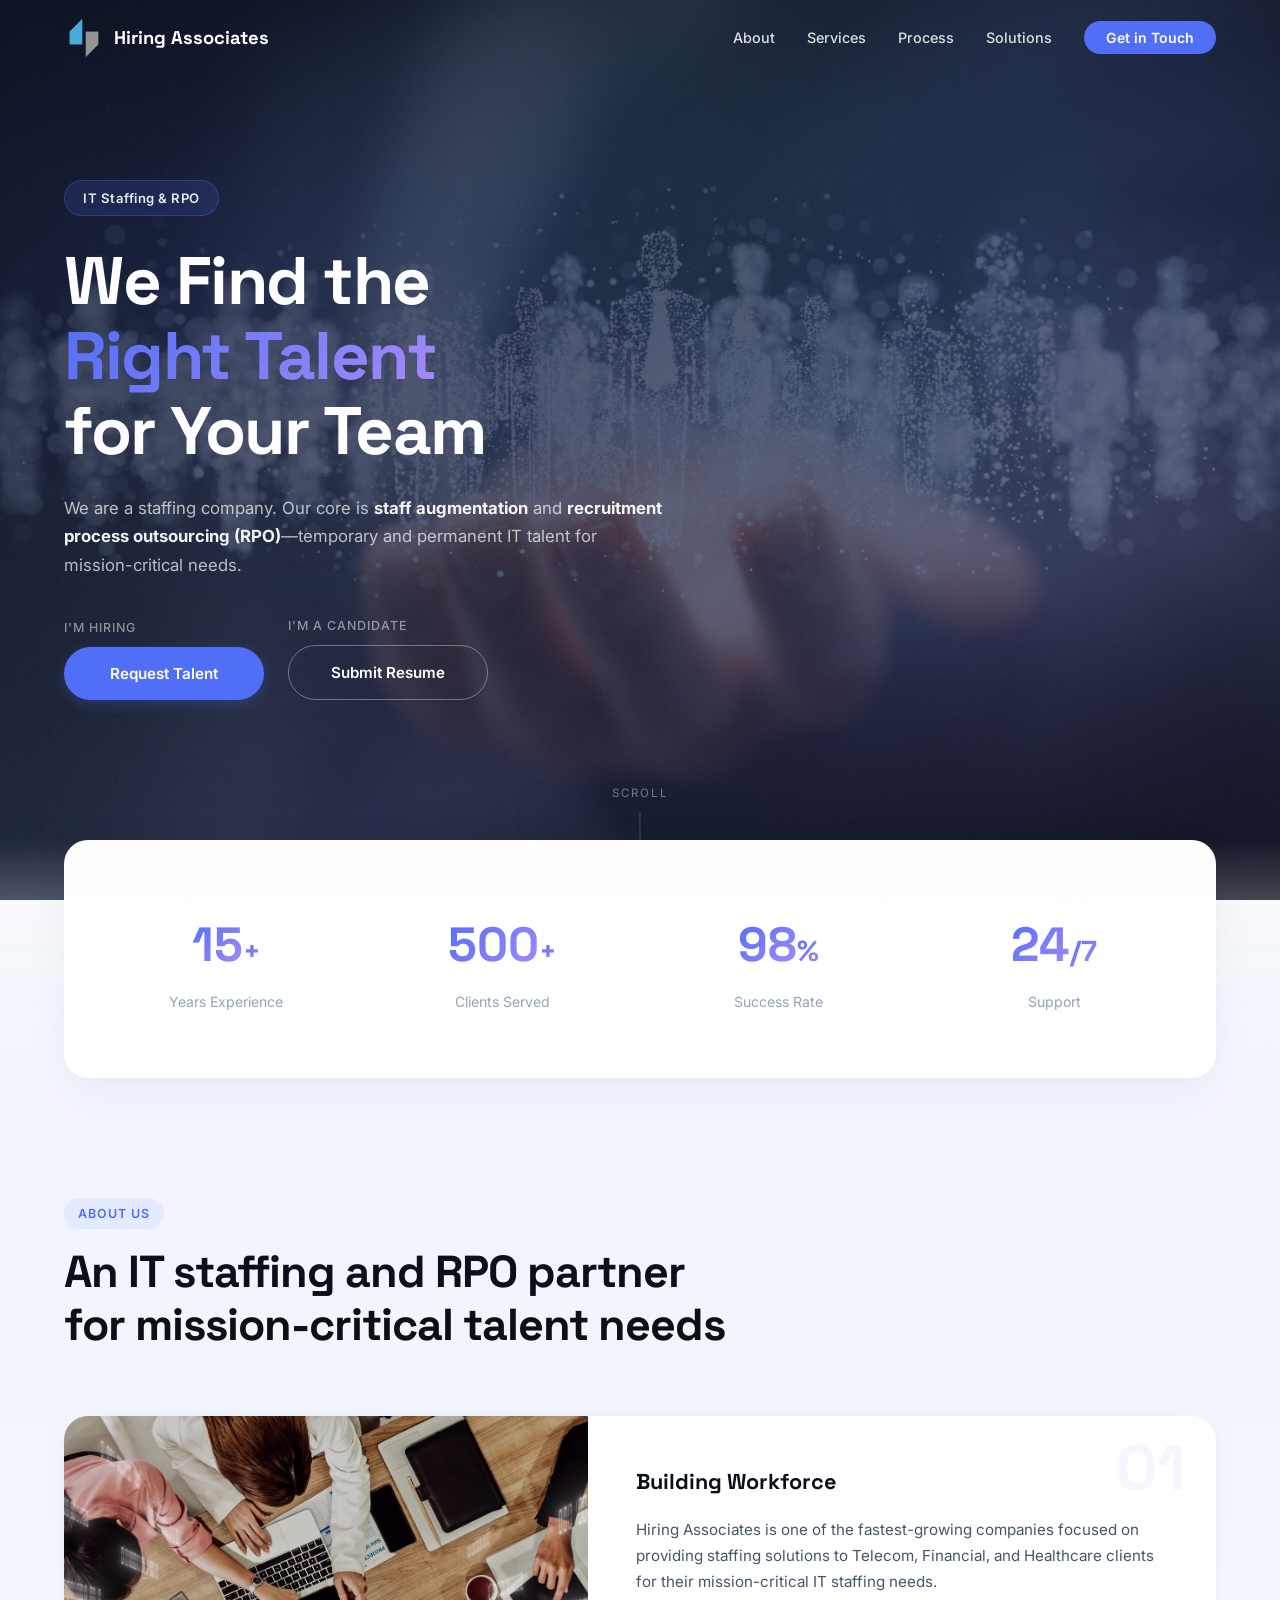
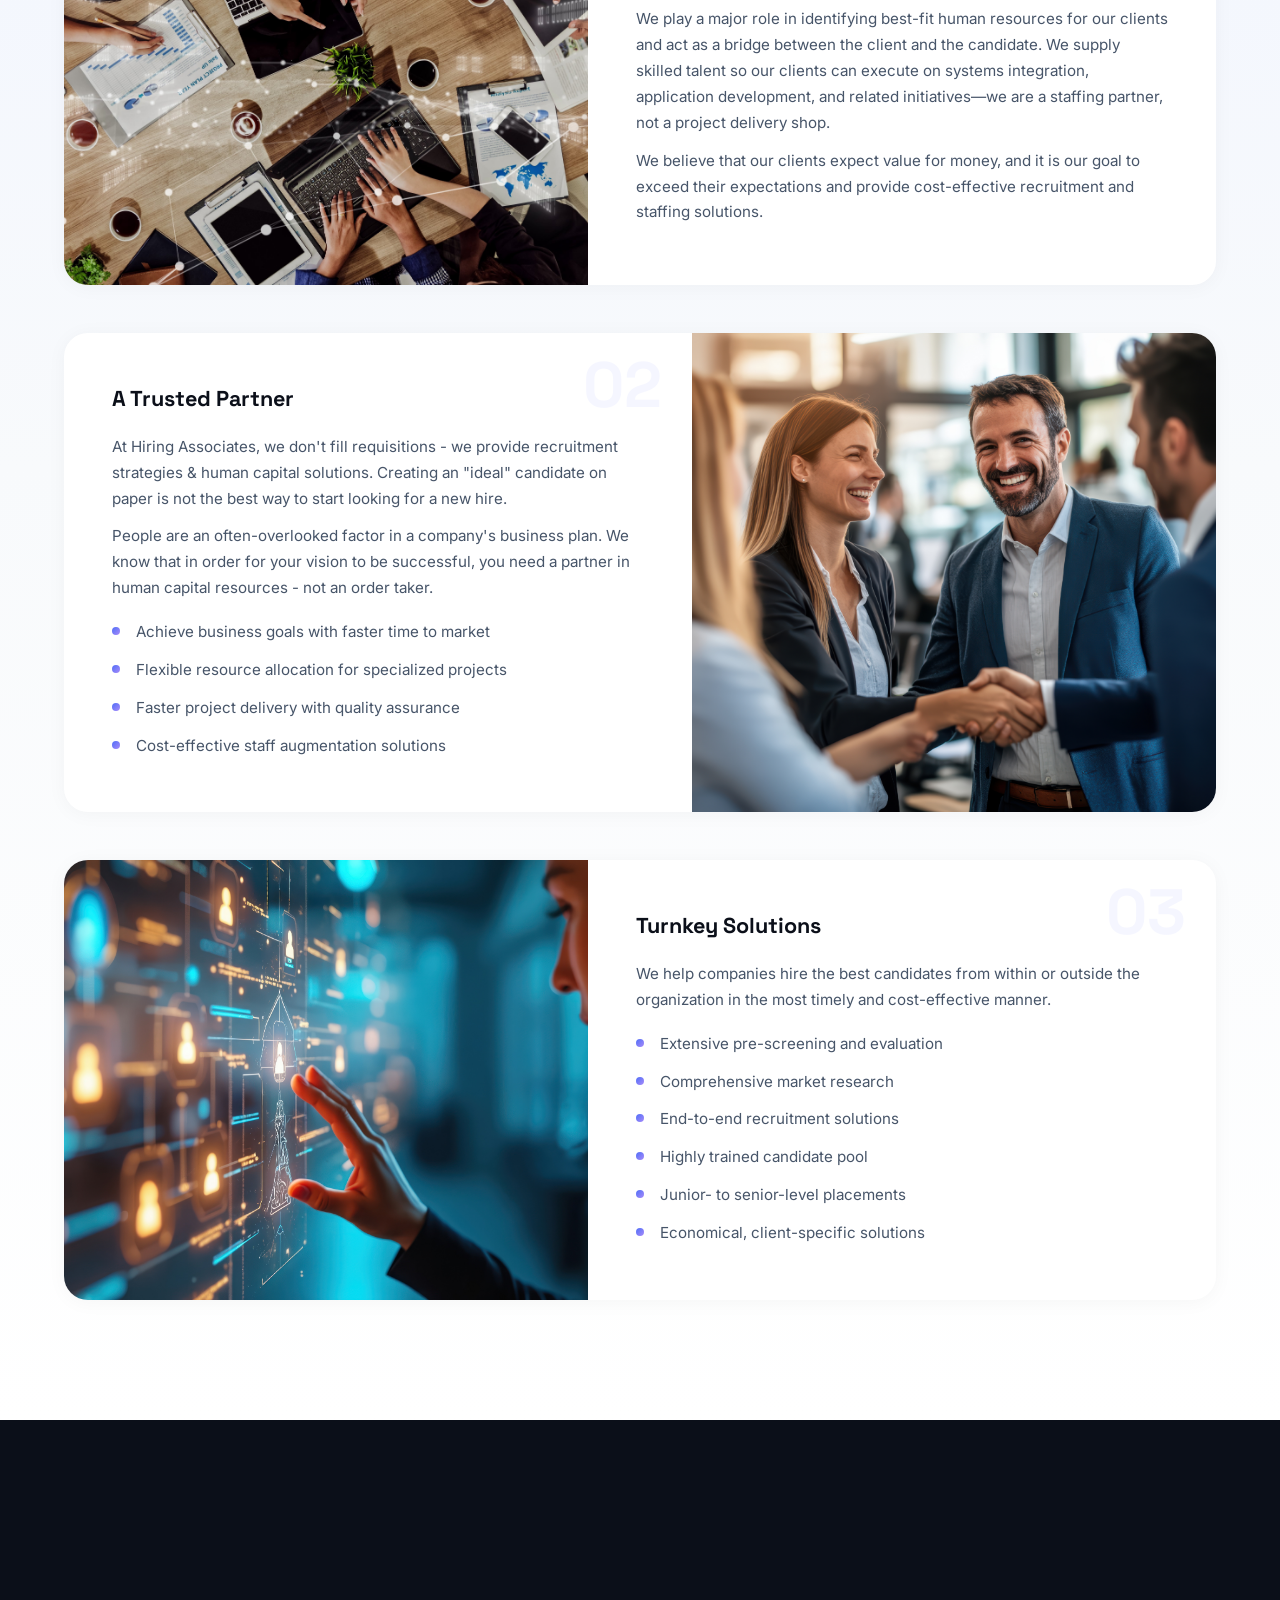
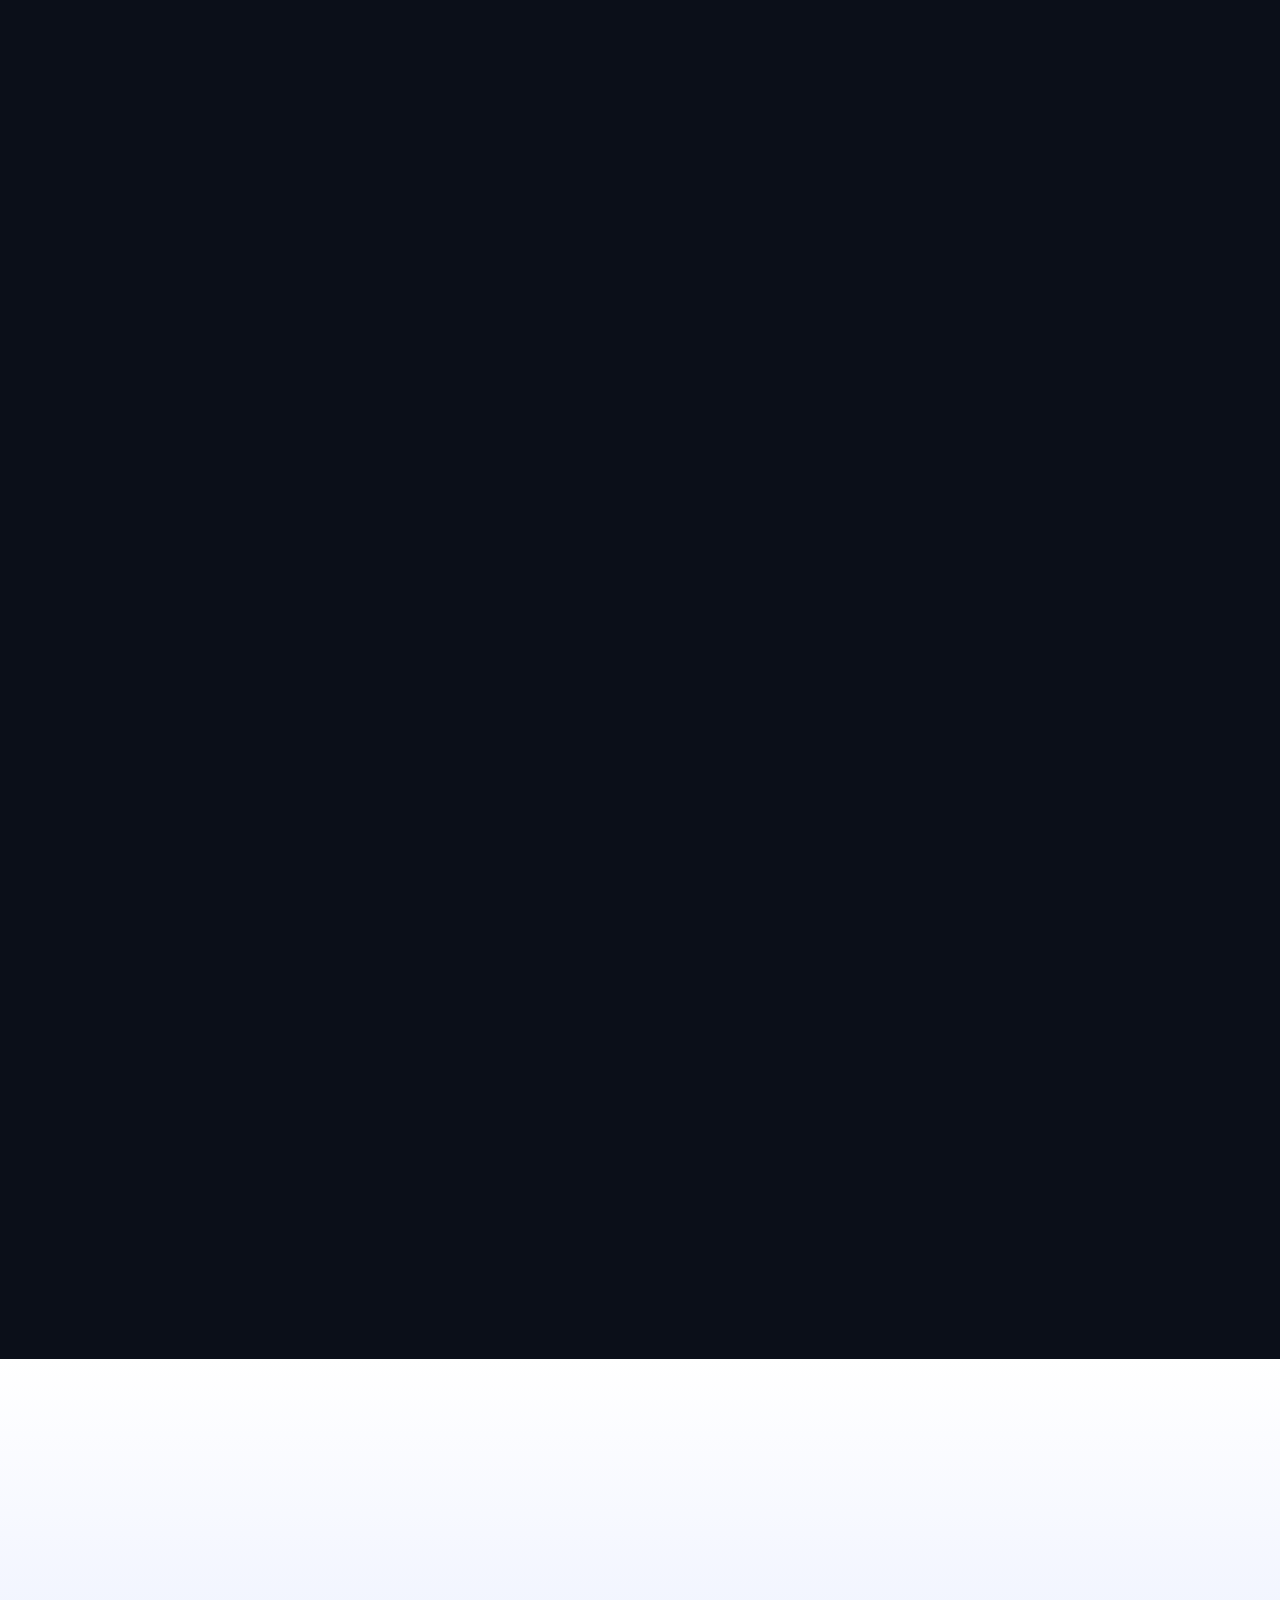
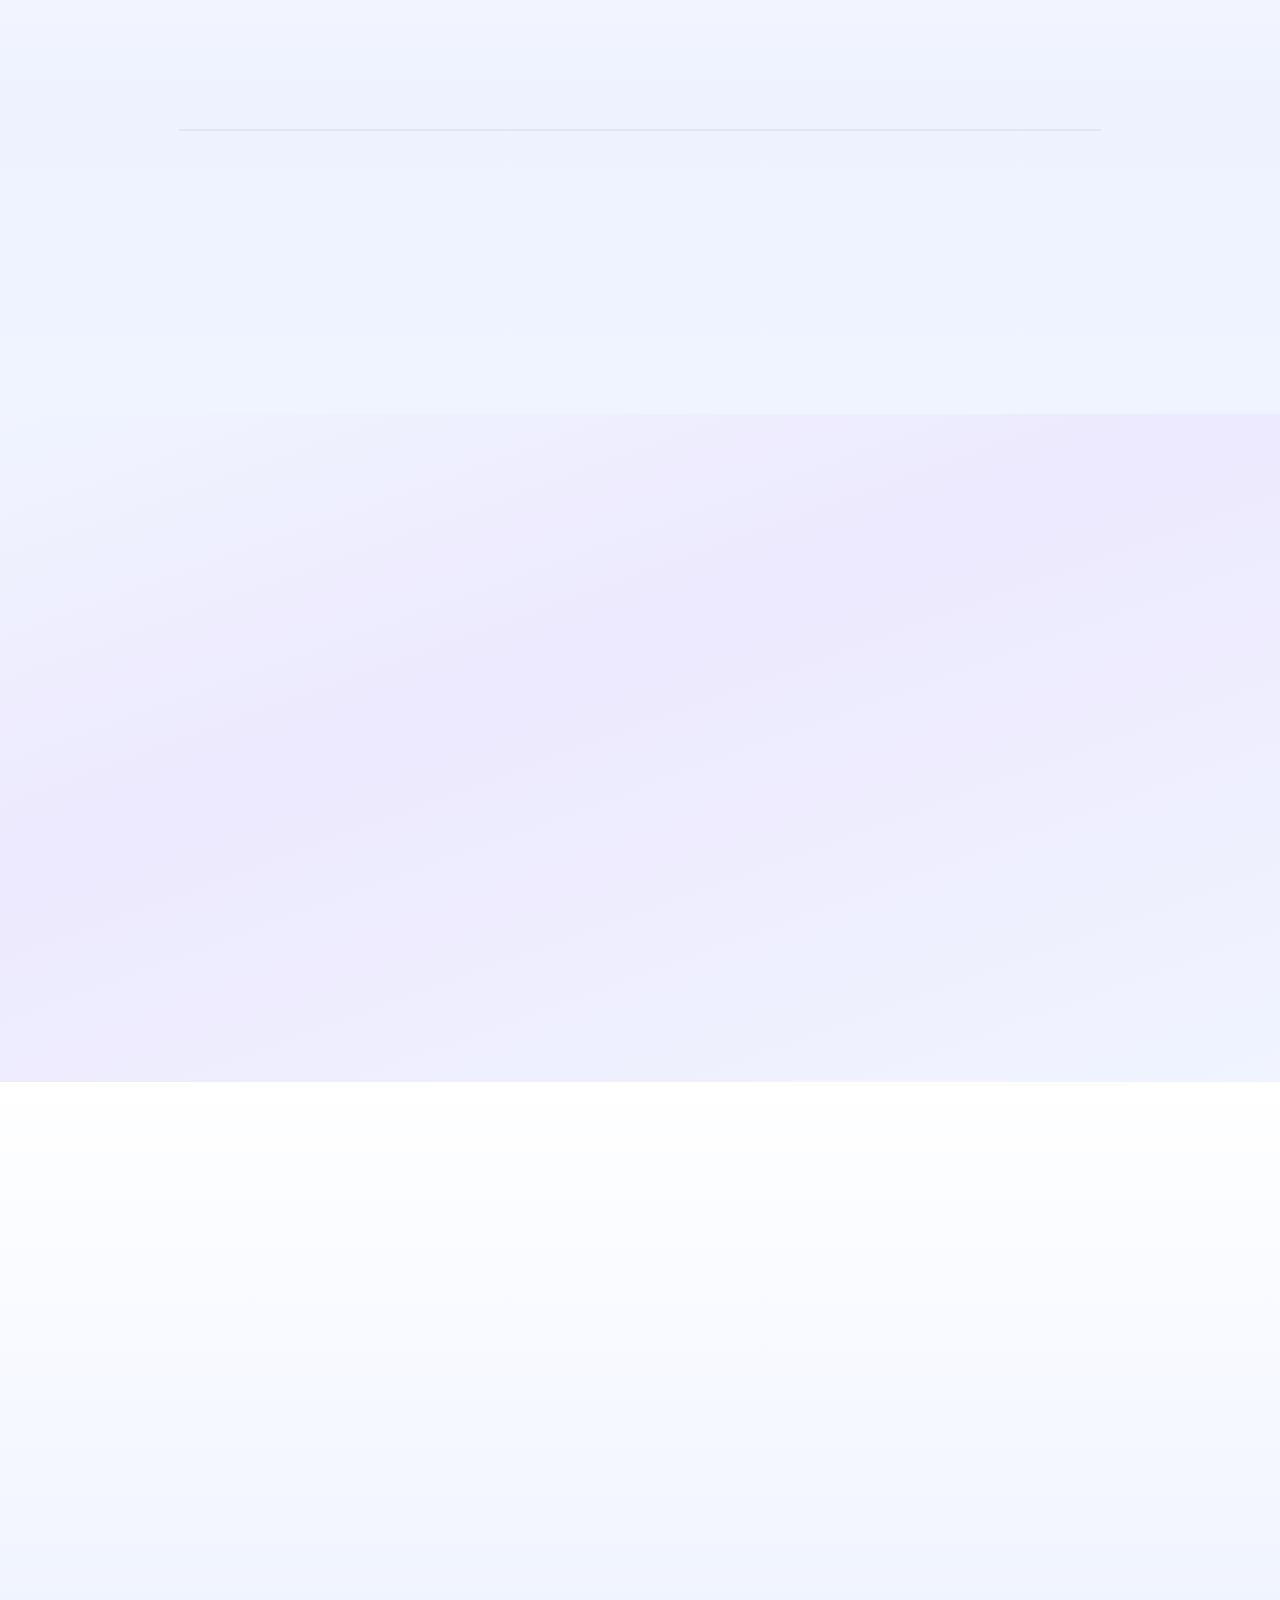
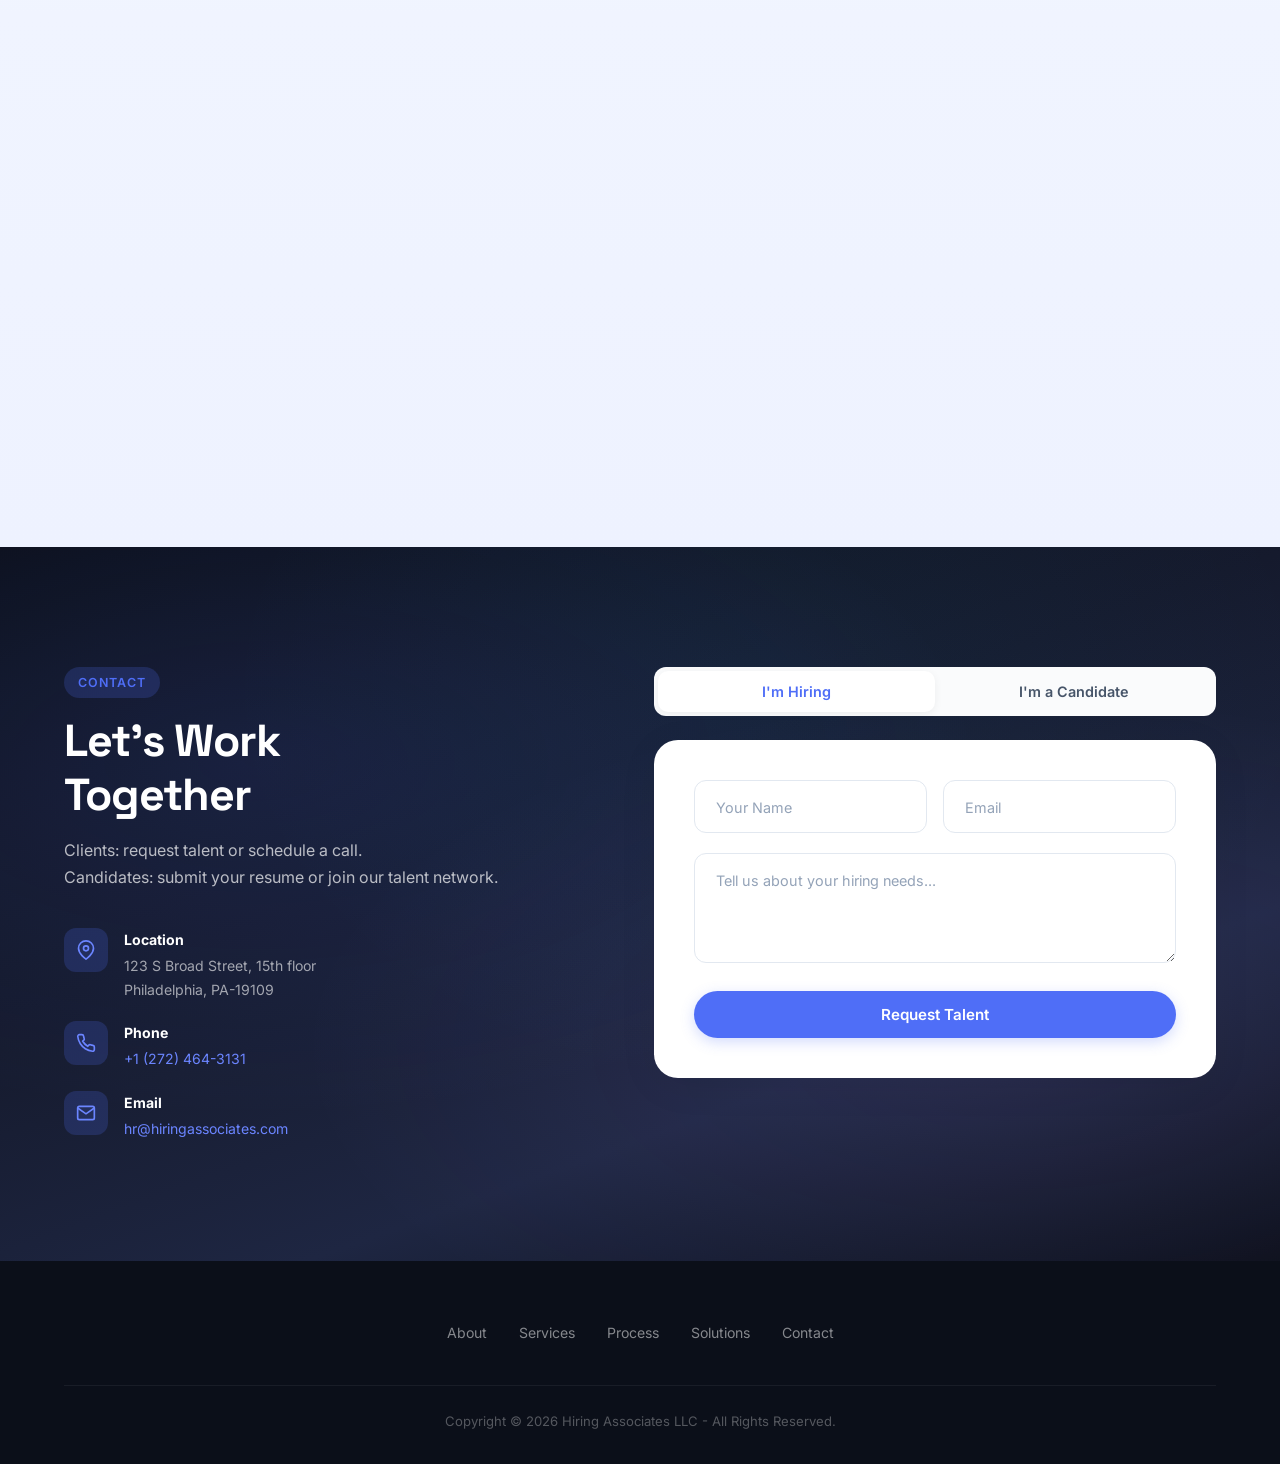
==== commit 20d8394d: "Fix hero text layout, show original logo color, keep header visible on scroll, remove Turnstile Co-a" ====
--- a/index.html
+++ b/index.html
@@ -8,8 +8,6 @@
     <link rel="preconnect" href="https://fonts.gstatic.com" crossorigin>
     <link href="https://fonts.googleapis.com/css2?family=Inter:wght@300;400;500;600;700;800;900&family=Space+Grotesk:wght@300;400;500;600;700&display=swap" rel="stylesheet">
     <link rel="stylesheet" href="styles-v3.css">
-    <!-- Cloudflare Turnstile -->
-    <script src="https://challenges.cloudflare.com/turnstile/v0/api.js" async defer></script>
 </head>
 <body>
     <!-- Cursor glow -->
@@ -419,8 +417,6 @@
                                 <textarea name="message" placeholder=" " required id="client-msg" rows="4"></textarea>
                                 <label for="client-msg">Tell us about your hiring needs...</label>
                             </div>
-                            <!-- Cloudflare Turnstile widget -->
-                            <div class="cf-turnstile" data-sitekey="YOUR_TURNSTILE_SITE_KEY" data-theme="dark"></div>
                             <button type="submit" class="btn btn-accent btn-full">Request Talent</button>
                             <div class="form-status"></div>
                         </form>
@@ -444,8 +440,6 @@
                                 <textarea name="message" placeholder=" " required id="cand-msg" rows="4"></textarea>
                                 <label for="cand-msg">Tell us about your skills...</label>
                             </div>
-                            <!-- Cloudflare Turnstile widget -->
-                            <div class="cf-turnstile" data-sitekey="YOUR_TURNSTILE_SITE_KEY" data-theme="dark"></div>
                             <button type="submit" class="btn btn-accent btn-full">Submit Resume</button>
                             <div class="form-status"></div>
                         </form>
@@ -486,7 +480,6 @@
         window.addEventListener('scroll', () => {
             const y = window.scrollY;
             nav.classList.toggle('scrolled', y > 80);
-            nav.classList.toggle('hidden', y > lastY && y > 400);
             lastY = y;
         });
 
@@ -599,14 +592,6 @@
                     return; // Silently reject bot
                 }
 
-                // Turnstile token check
-                const turnstileInput = form.querySelector('input[name="cf-turnstile-response"]');
-                if (!turnstileInput || !turnstileInput.value) {
-                    statusEl.className = 'form-status error';
-                    statusEl.textContent = 'Please complete the security check.';
-                    return;
-                }
-
                 // Show loading state
                 submitBtn.disabled = true;
                 submitBtn.textContent = 'Sending...';
@@ -626,11 +611,6 @@
                         statusEl.className = 'form-status success';
                         statusEl.textContent = 'Thank you! We\'ll be in touch shortly.';
                         form.reset();
-                        // Reset Turnstile widget
-                        if (window.turnstile) {
-                            const widget = form.querySelector('.cf-turnstile');
-                            if (widget) turnstile.reset(widget);
-                        }
                     } else {
                         const json = await res.json().catch(() => ({}));
                         statusEl.className = 'form-status error';
--- a/styles-v3.css
+++ b/styles-v3.css
@@ -70,7 +70,6 @@
     -webkit-backdrop-filter: blur(16px) saturate(180%);
     box-shadow: 0 1px 3px rgba(0,0,0,0.04);
 }
-nav.hidden { transform: translateY(-100%); }
 
 .nav-inner {
     max-width: 1200px; margin: 0 auto;
@@ -84,10 +83,9 @@
     color: #fff;
     transition: color 0.35s;
 }
-.nav-logo img { height: 40px; filter: brightness(0) invert(1); transition: filter 0.35s; }
+.nav-logo img { height: 40px; transition: filter 0.35s; }
 
 nav.scrolled .nav-logo { color: var(--dark); }
-nav.scrolled .nav-logo img { filter: none; }
 
 .nav-menu { display: flex; gap: 32px; align-items: center; }
 .nav-menu a {
@@ -128,6 +126,7 @@
 .hamburger span:nth-child(1) { top: 0; }
 .hamburger span:nth-child(2) { top: 9px; }
 .hamburger span:nth-child(3) { top: 18px; }
+.hamburger.active span { background: var(--dark); }
 .hamburger.active span:nth-child(1) { top: 9px; transform: rotate(45deg); }
 .hamburger.active span:nth-child(2) { opacity: 0; }
 .hamburger.active span:nth-child(3) { top: 9px; transform: rotate(-45deg); }
@@ -227,8 +226,10 @@
 
 .hero-content {
     position: relative; z-index: 2;
-    max-width: 720px;
-    padding: 0 24px 0 max(24px, calc((100vw - 1200px)/2 + 24px));
+    width: 100%;
+    max-width: 1200px;
+    margin: 0 auto;
+    padding: 0 24px;
 }
 
 .hero-badge {
@@ -257,13 +258,14 @@
 
 .hero-sub {
     font-size: 1.05rem; color: rgba(255,255,255,0.7);
-    max-width: 540px; margin-bottom: 36px; line-height: 1.7;
+    max-width: 600px; margin-bottom: 36px; line-height: 1.7;
 }
 .hero-sub strong { color: rgba(255,255,255,0.95); }
 
 .hero-ctas { display: flex; gap: 24px; flex-wrap: wrap; align-items: flex-end; }
-.cta-path { display: flex; flex-direction: column; gap: 8px; }
+.cta-path { display: flex; flex-direction: column; gap: 8px; align-items: flex-start; }
 .cta-label { font-size: 0.78rem; color: rgba(255,255,255,0.5); font-weight: 500; text-transform: uppercase; letter-spacing: 1px; }
+.cta-path .btn { min-width: 200px; justify-content: center; text-align: center; }
 
 .hero-scroll {
     position: absolute; bottom: 40px; left: 50%; transform: translateX(-50%);
@@ -714,9 +716,6 @@
     background: var(--surface); border-radius: var(--radius-lg);
     padding: 40px; box-shadow: 0 8px 40px rgba(0,0,0,0.06);
 }
-
-/* Turnstile widget */
-.cf-turnstile { margin-bottom: 20px; }
 
 /* Form status messages */
 .form-status {
@@ -813,6 +812,21 @@
     .footer-links { flex-wrap: wrap; gap: 20px; }
     .hero-content { padding: 0 24px; }
     .hero-title { font-size: clamp(2rem, 7vw, 3rem); }
-    .hero-ctas { flex-direction: column; gap: 16px; }
+    .hero-ctas { flex-direction: column; gap: 16px; width: 100%; }
+    .hero-ctas .cta-path { width: 100%; }
+    .hero-ctas .btn { width: 100%; justify-content: center; text-align: center; }
     .hero-scroll { display: none; }
-}
+    .form-tabs { flex-direction: row; }
+    .tab-btn { padding: 12px 12px; font-size: 0.82rem; }
+    .contact-form-wrap { padding: 24px; }
+
+    /* Card body padding reduction for mobile */
+    .about-card-body { padding: 24px; }
+    .about-card-body .card-num { font-size: 2.8rem; top: 12px; right: 16px; }
+    .bento-body { padding: 20px; }
+    .coe-body { padding: 20px; }
+    .why-card { padding: 24px 20px; }
+    .step-content { padding: 0; }
+    .about-cards { gap: 32px; }
+    .section-header { margin-bottom: 40px; }
+}
